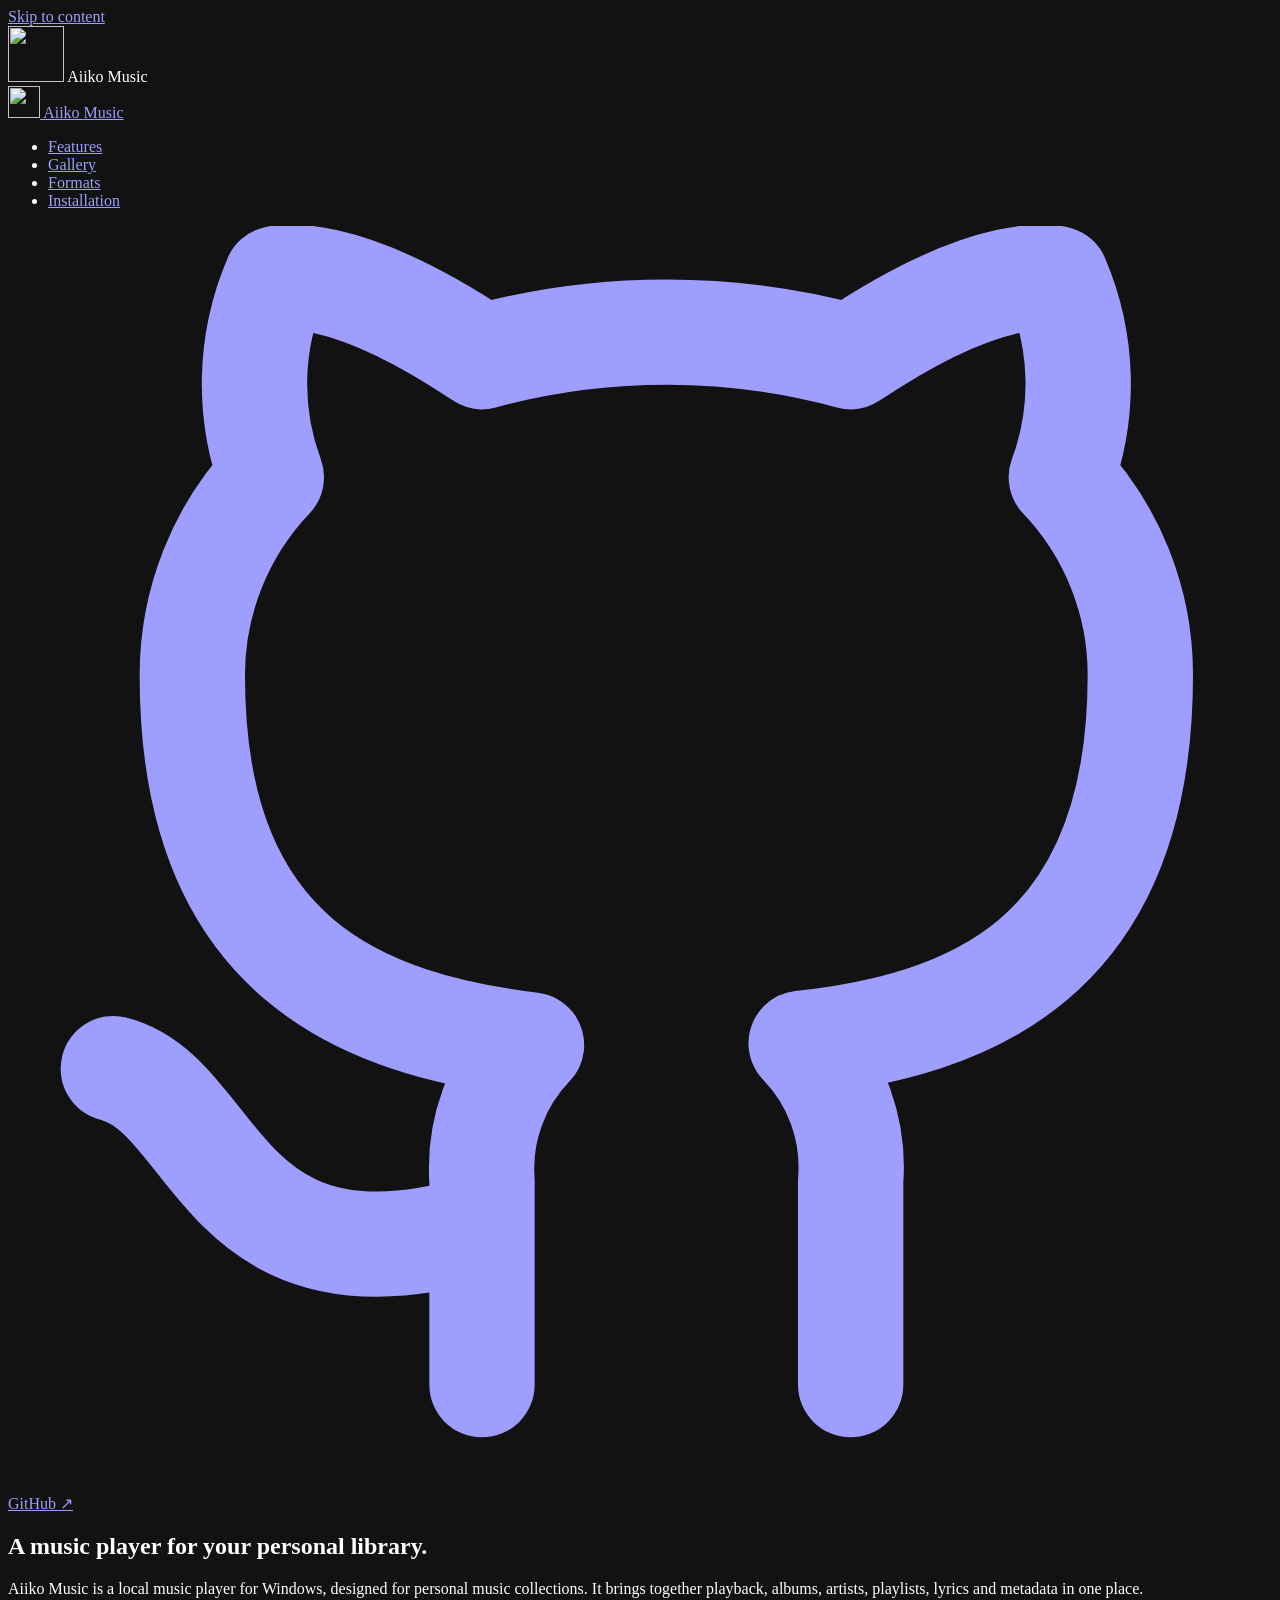
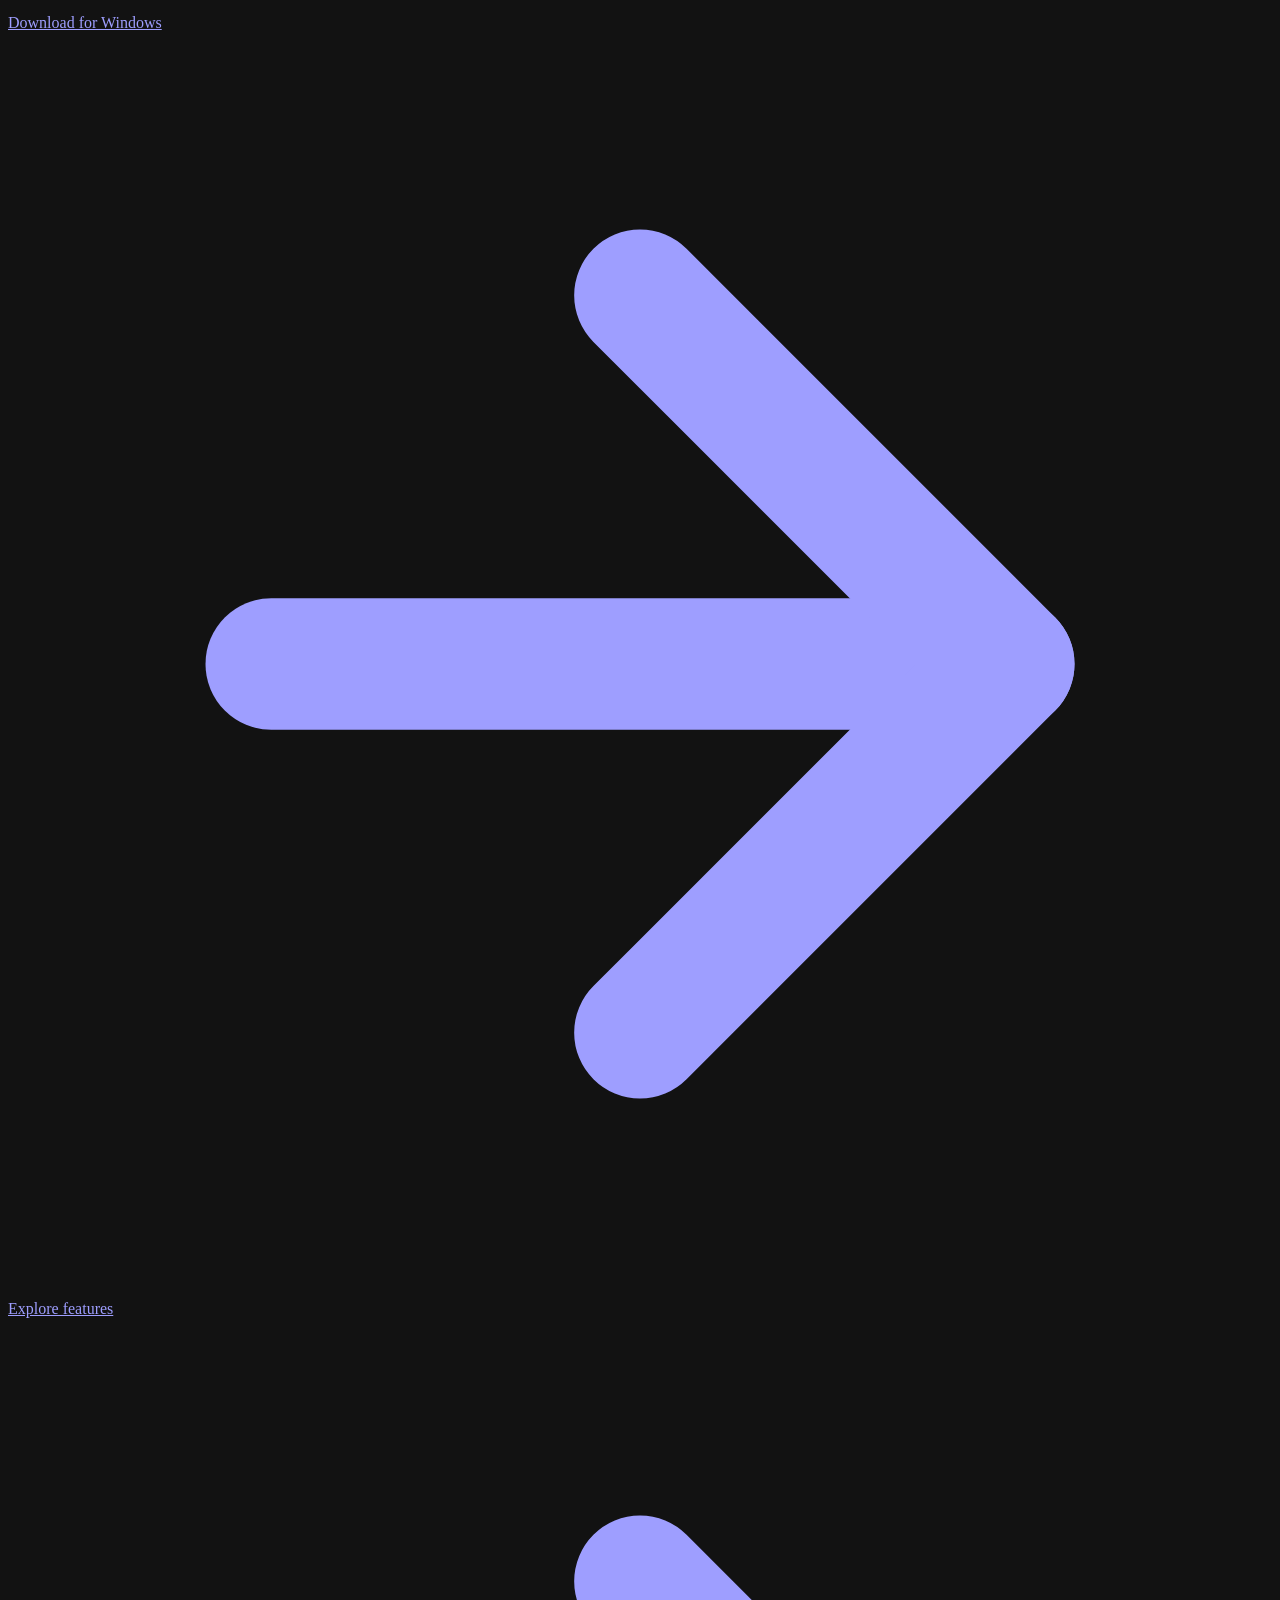
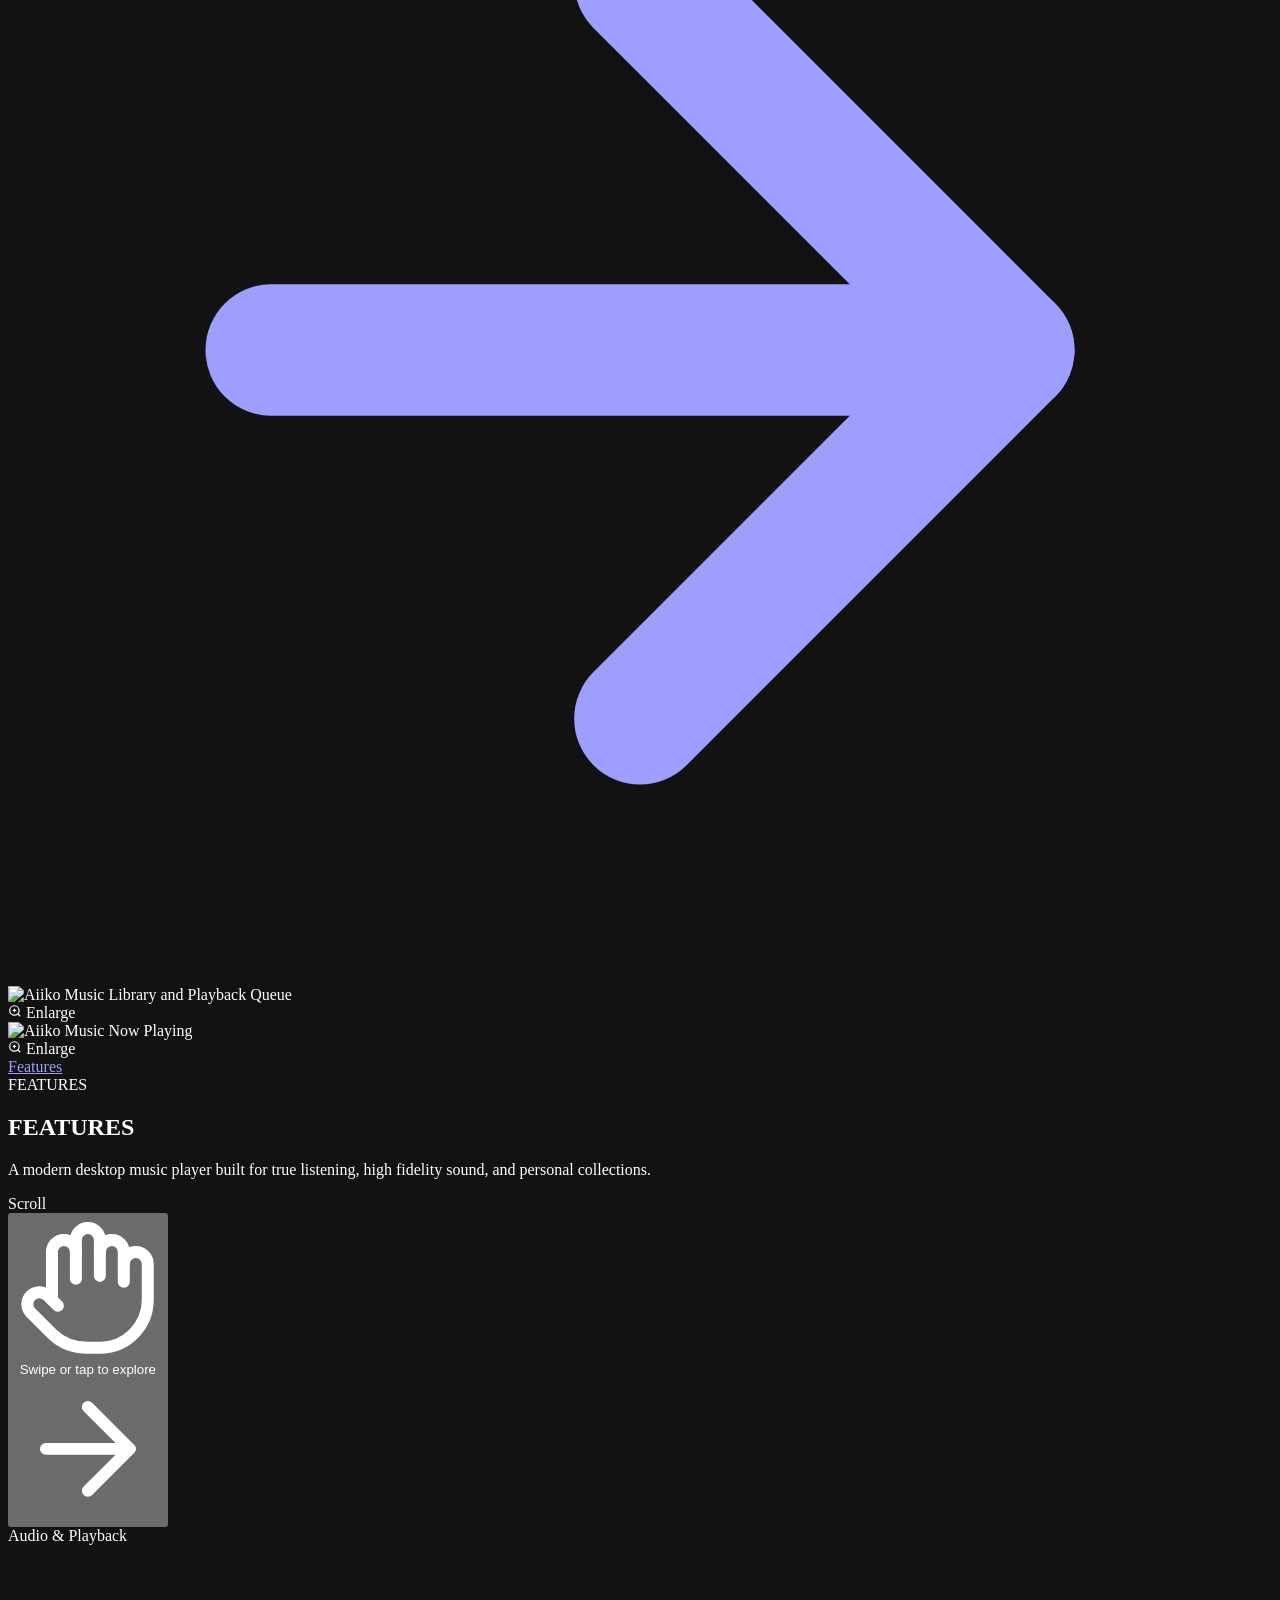
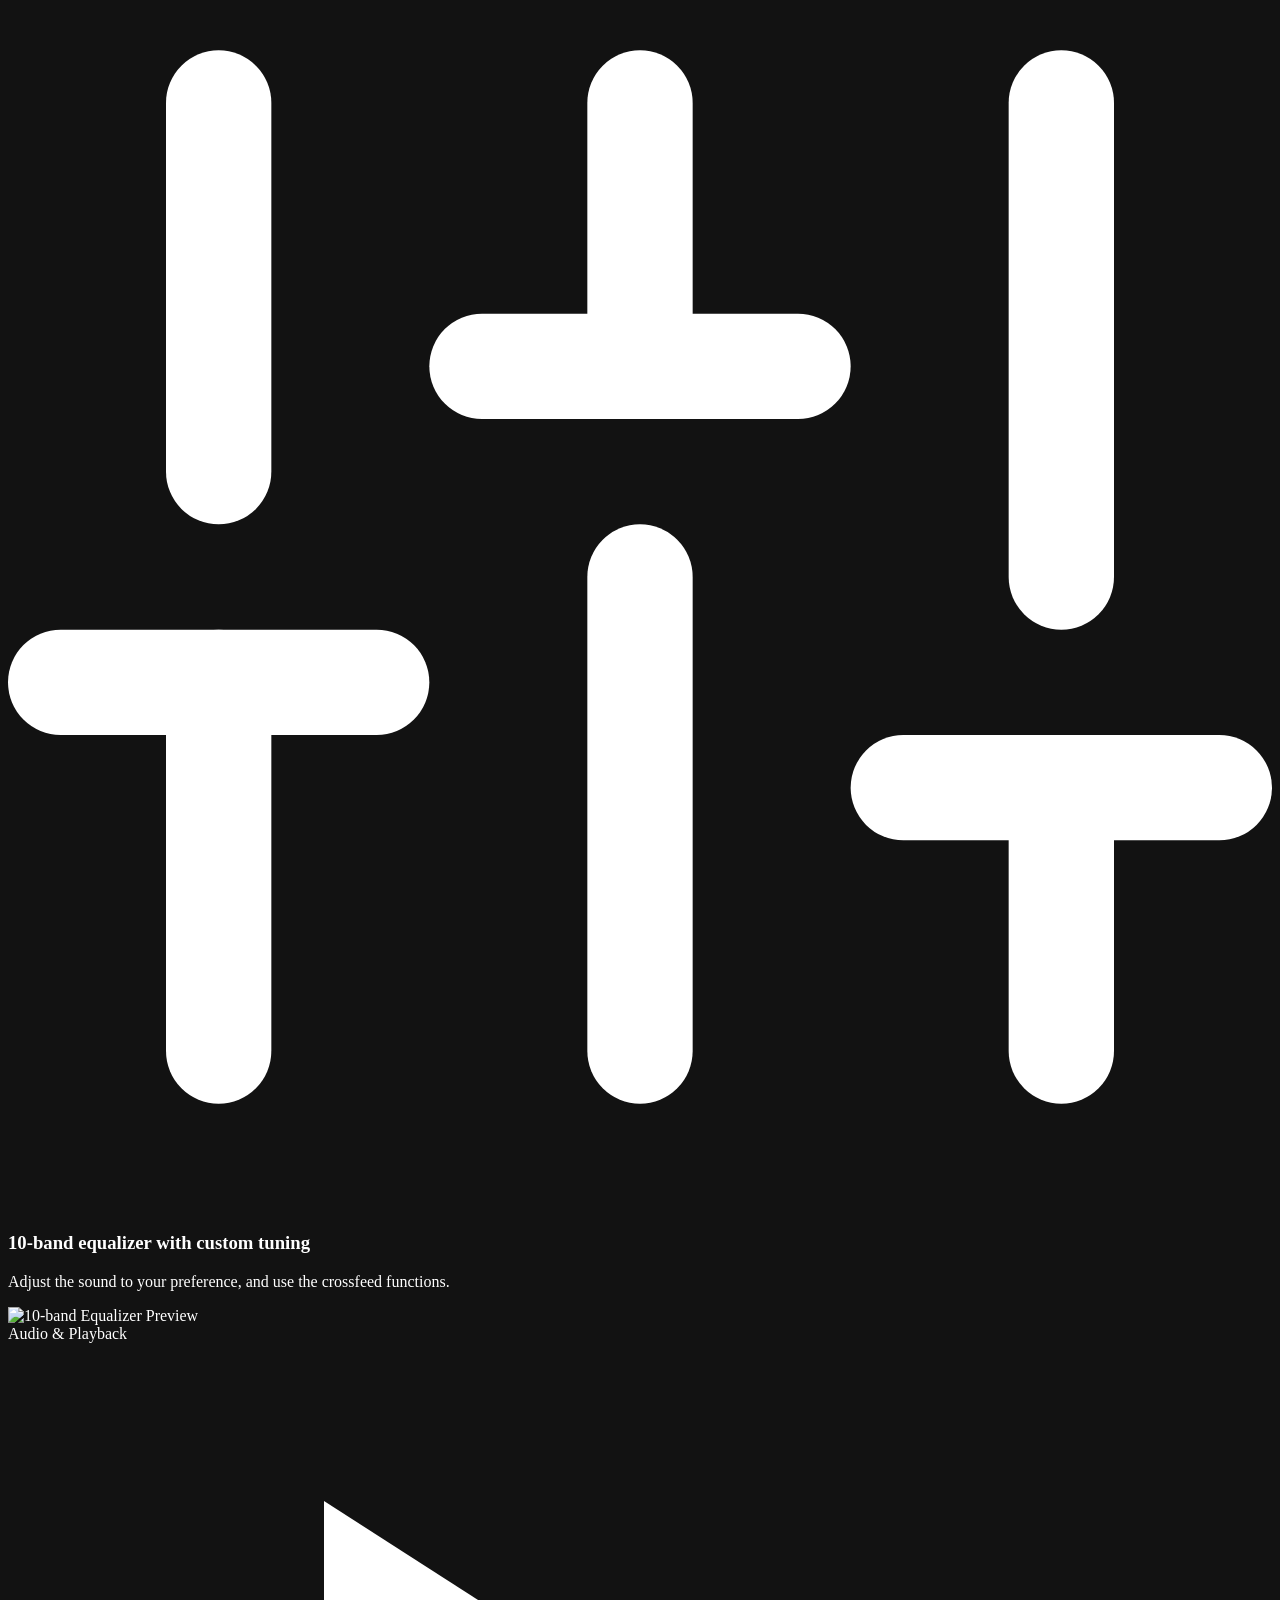
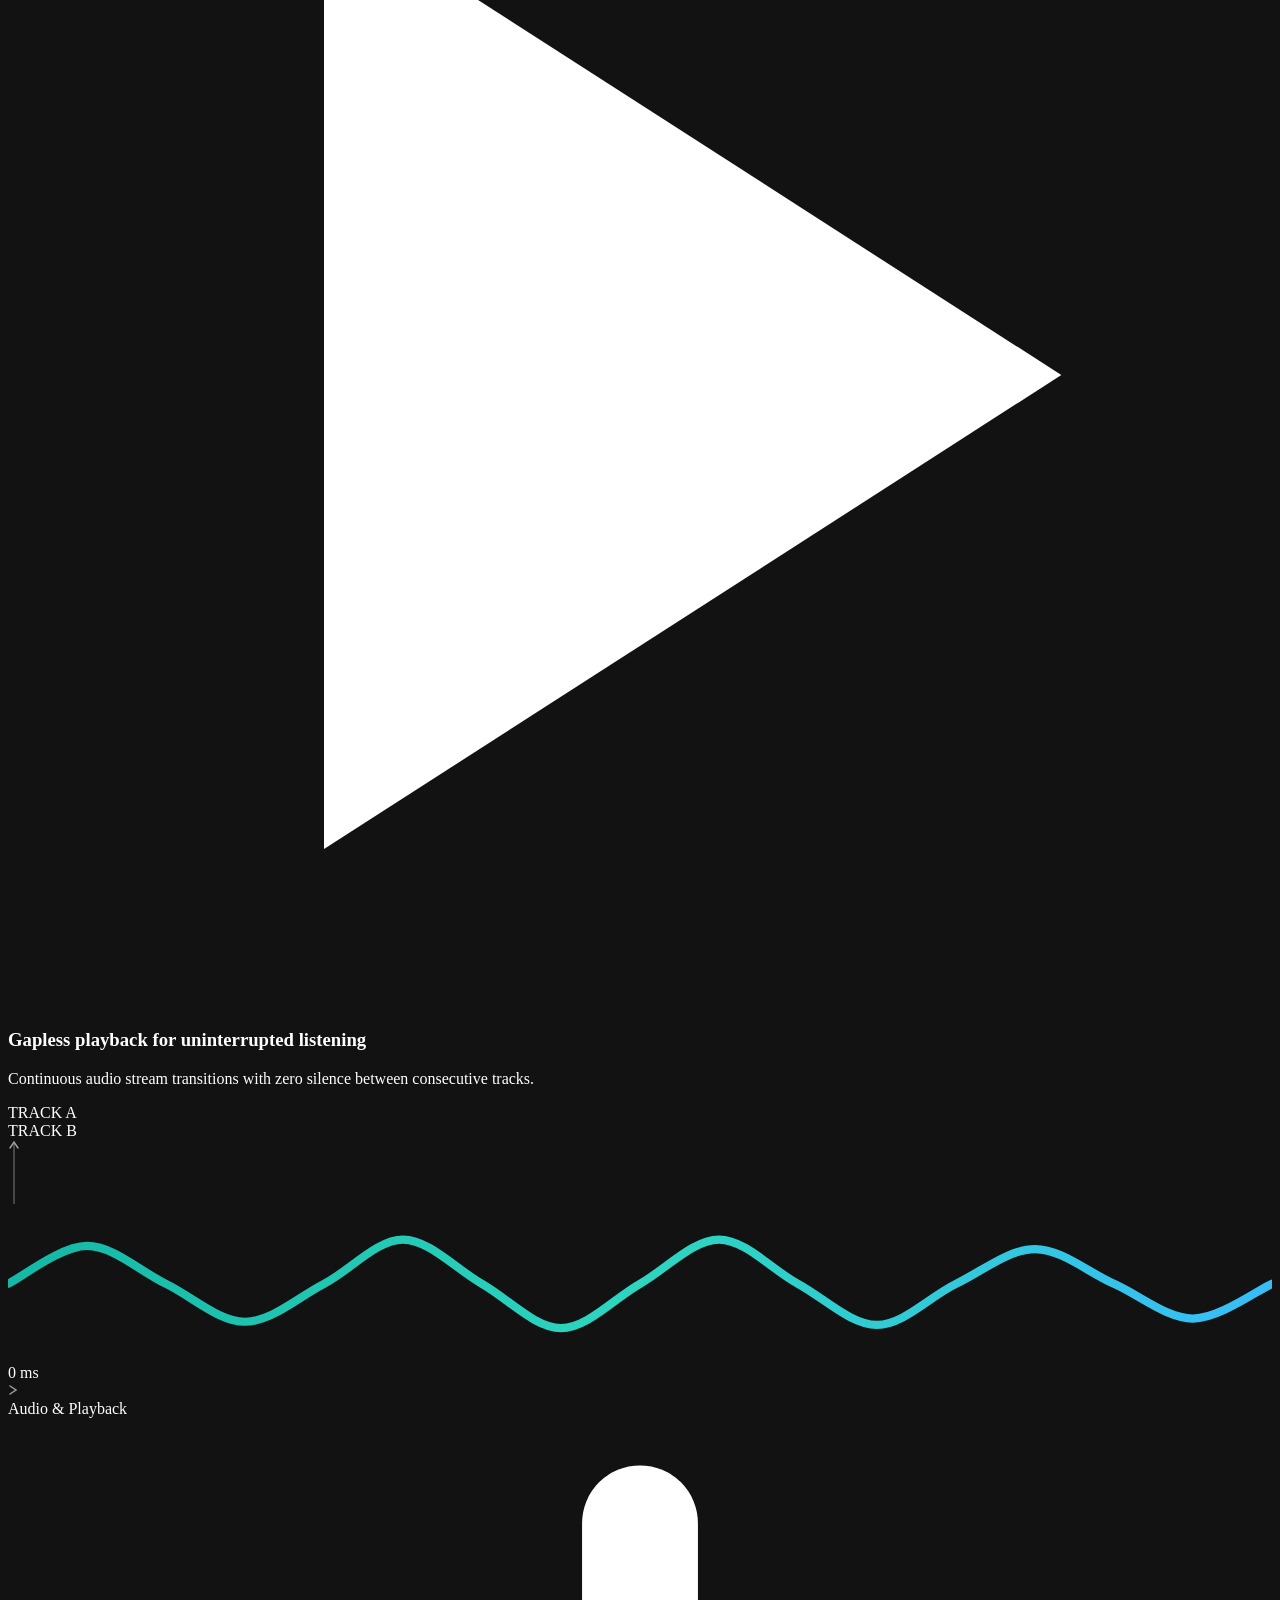
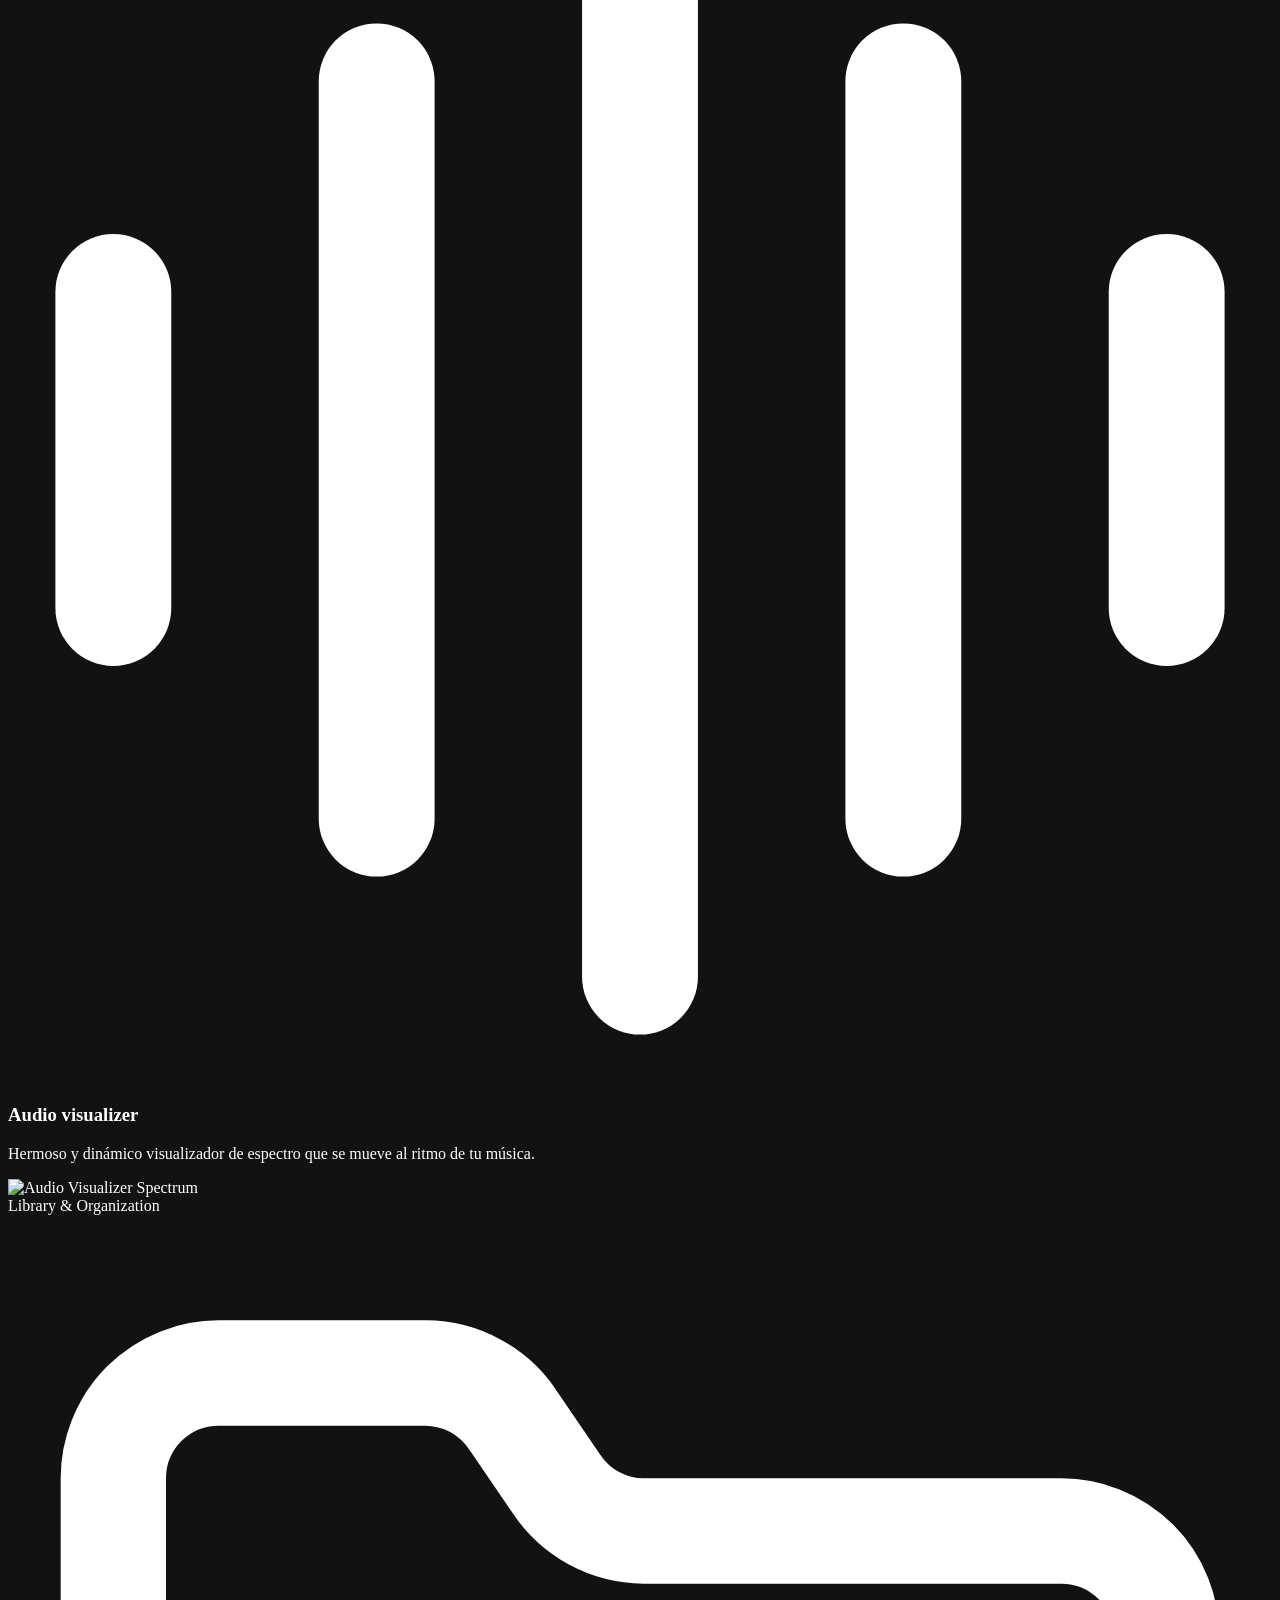
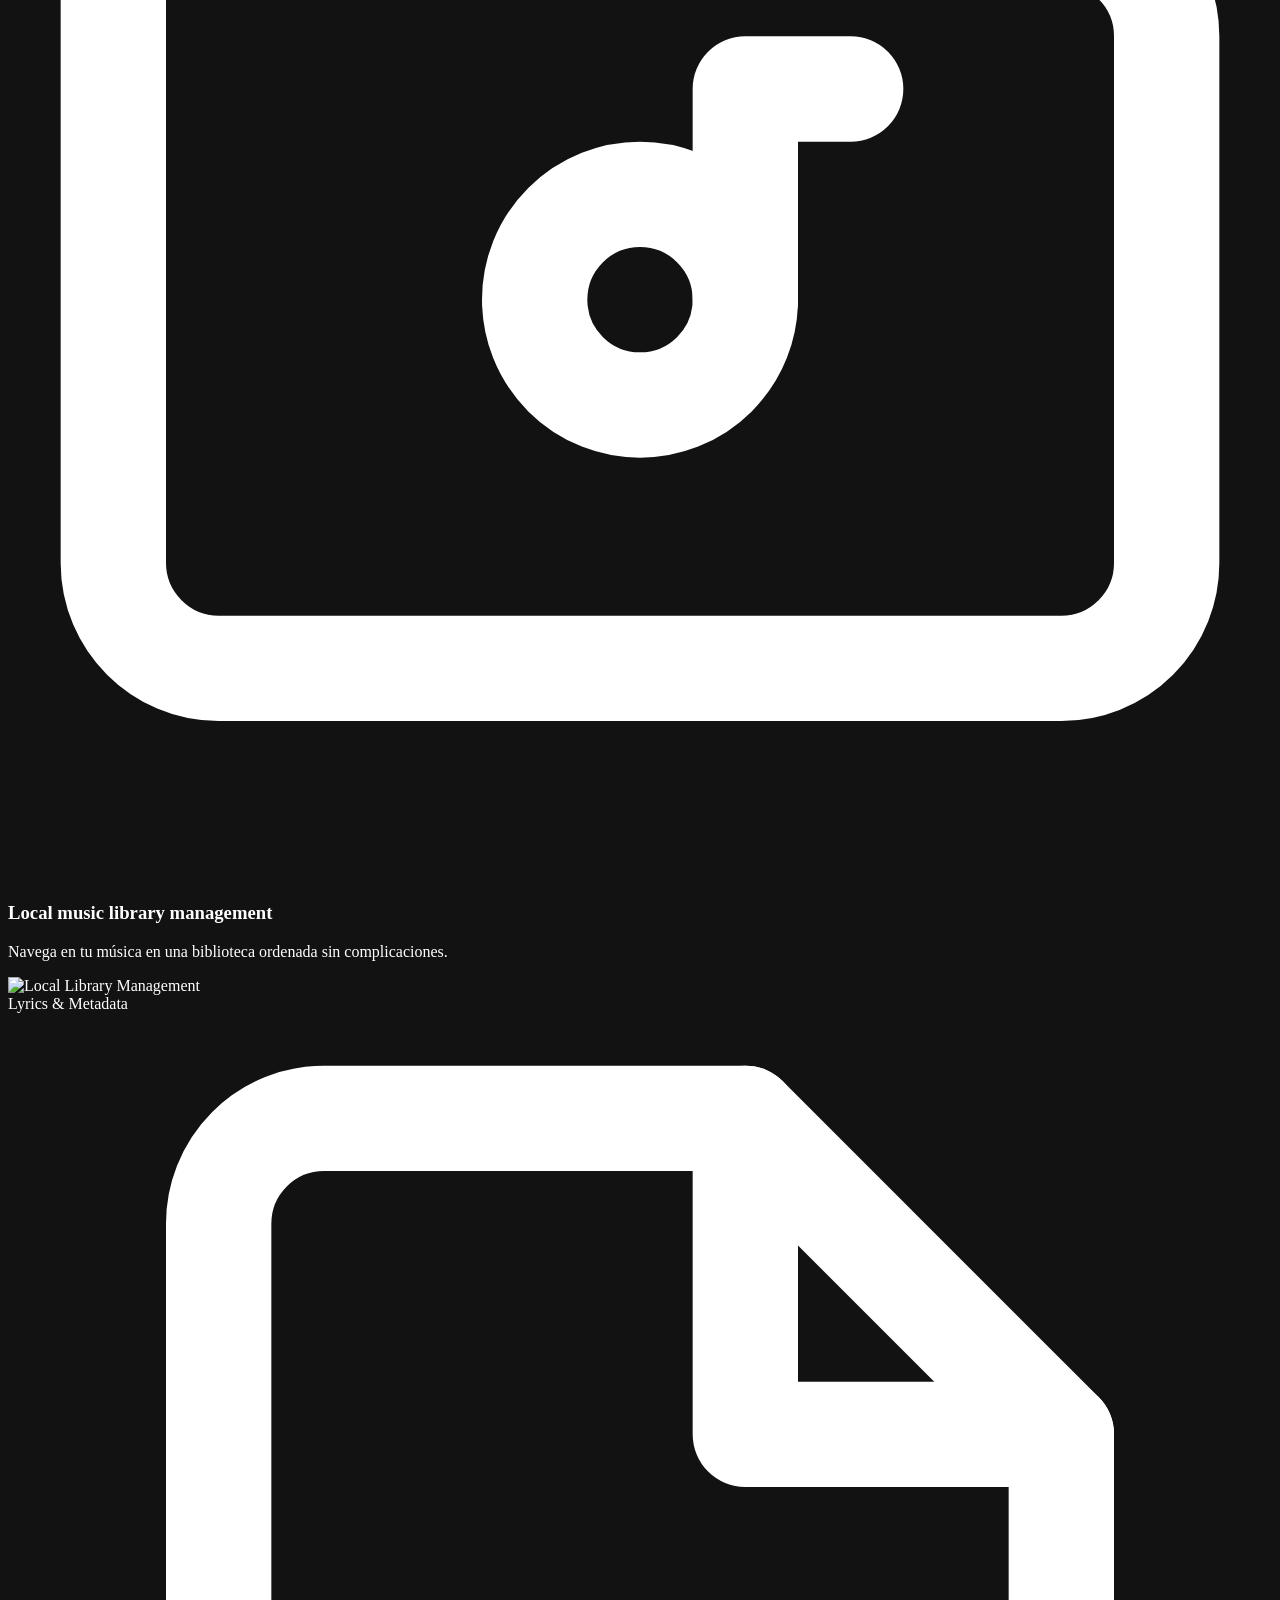
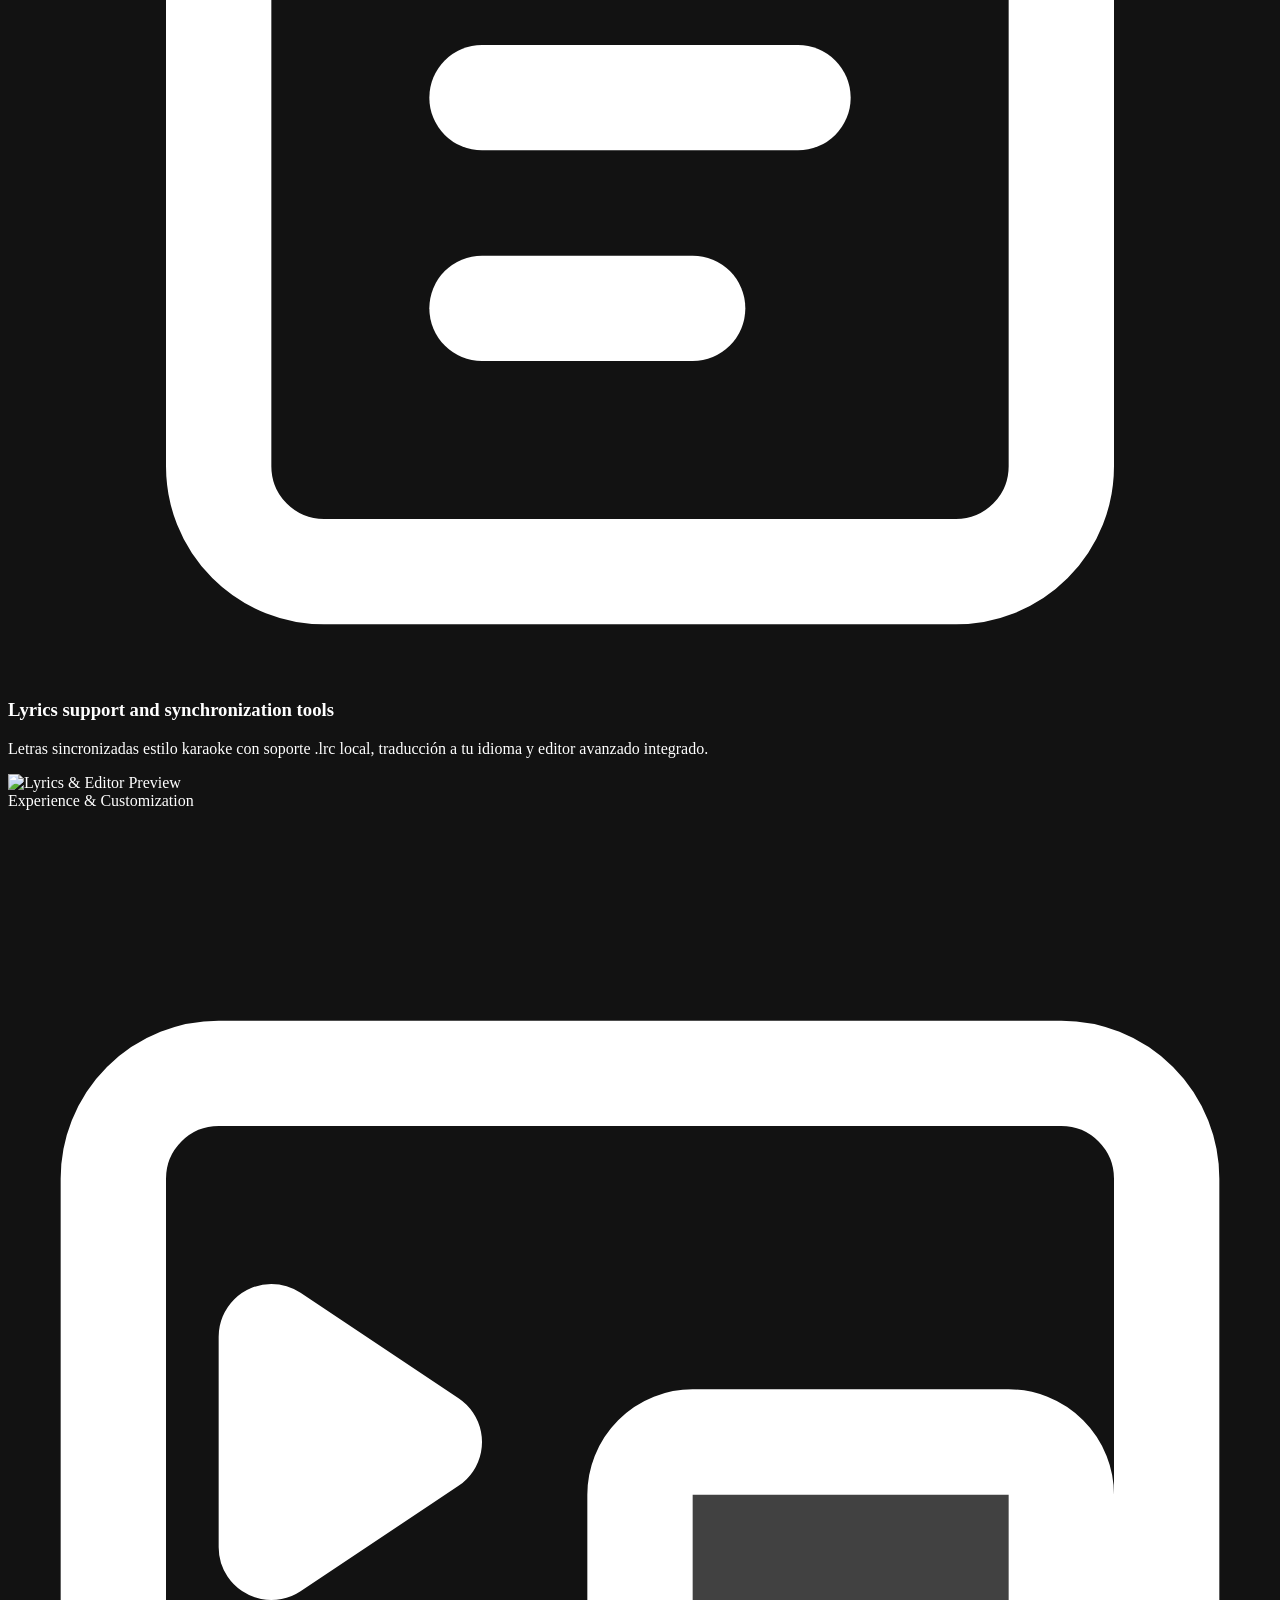
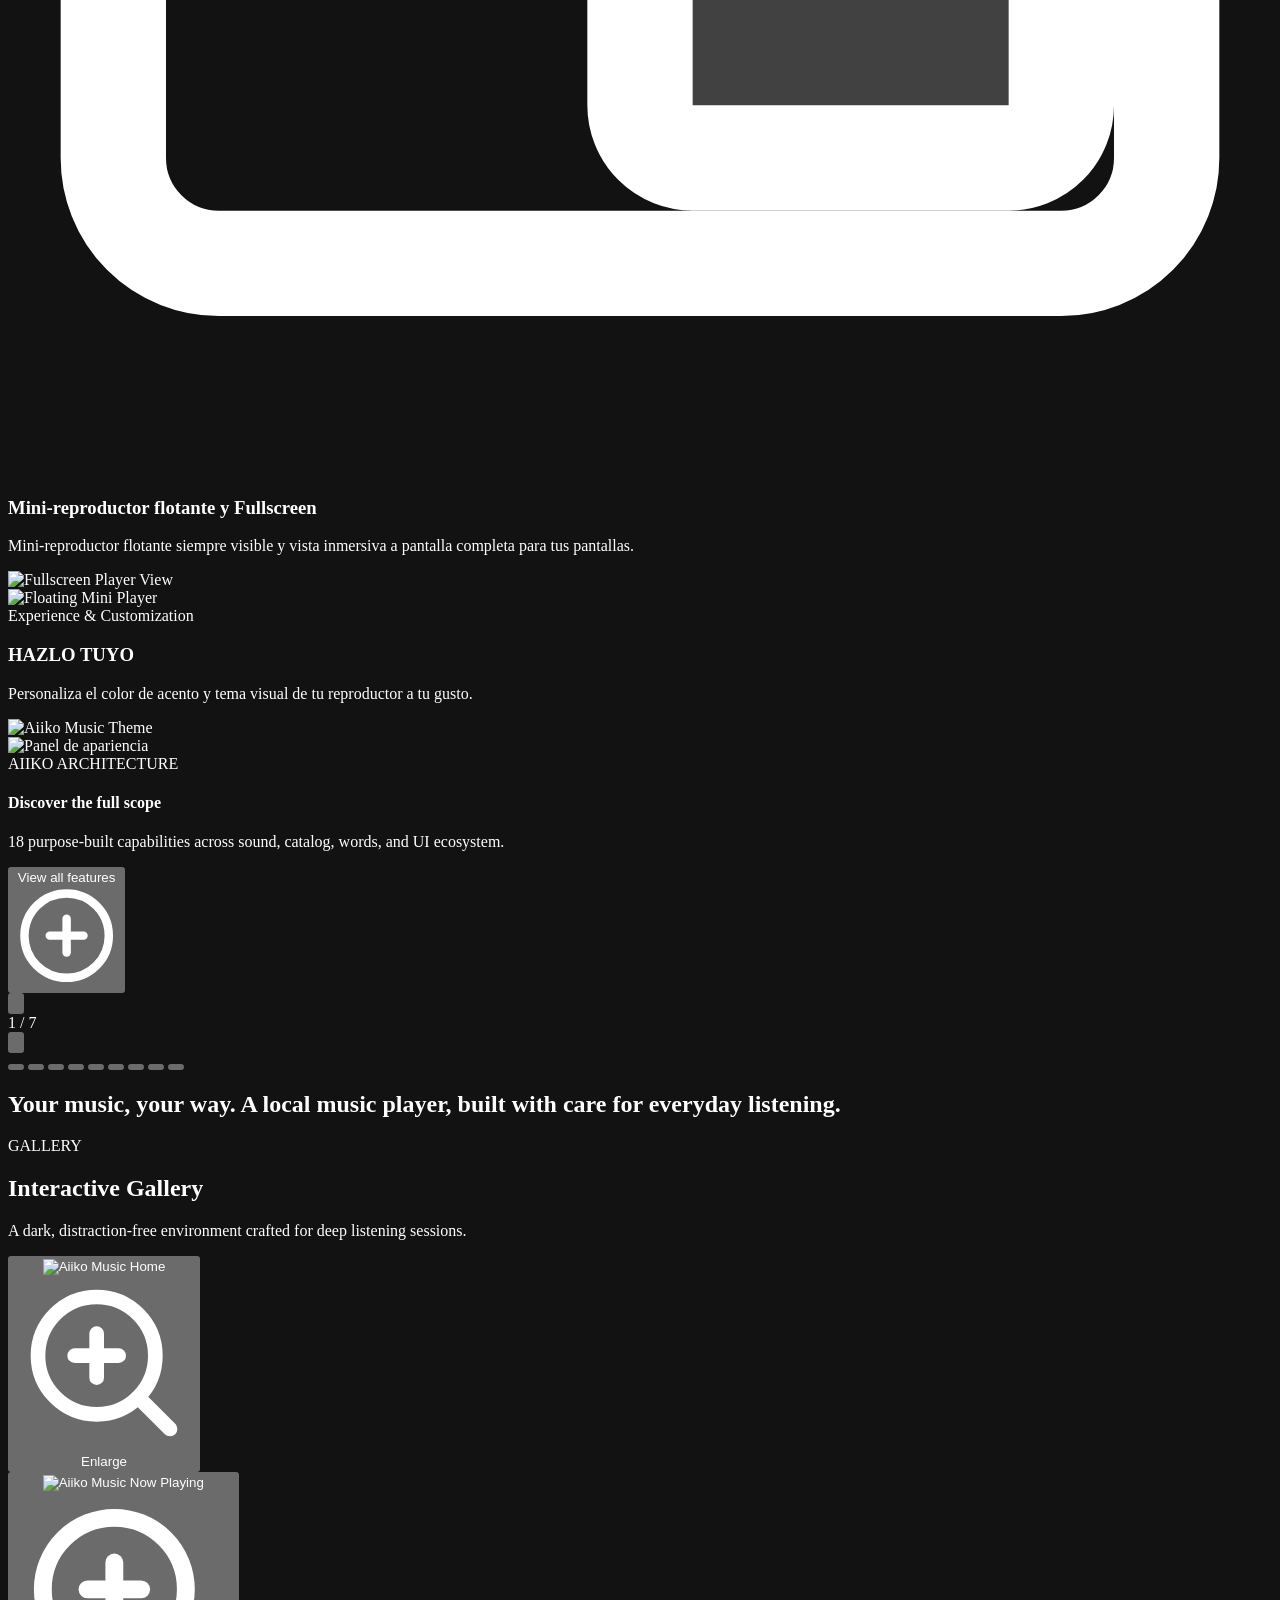
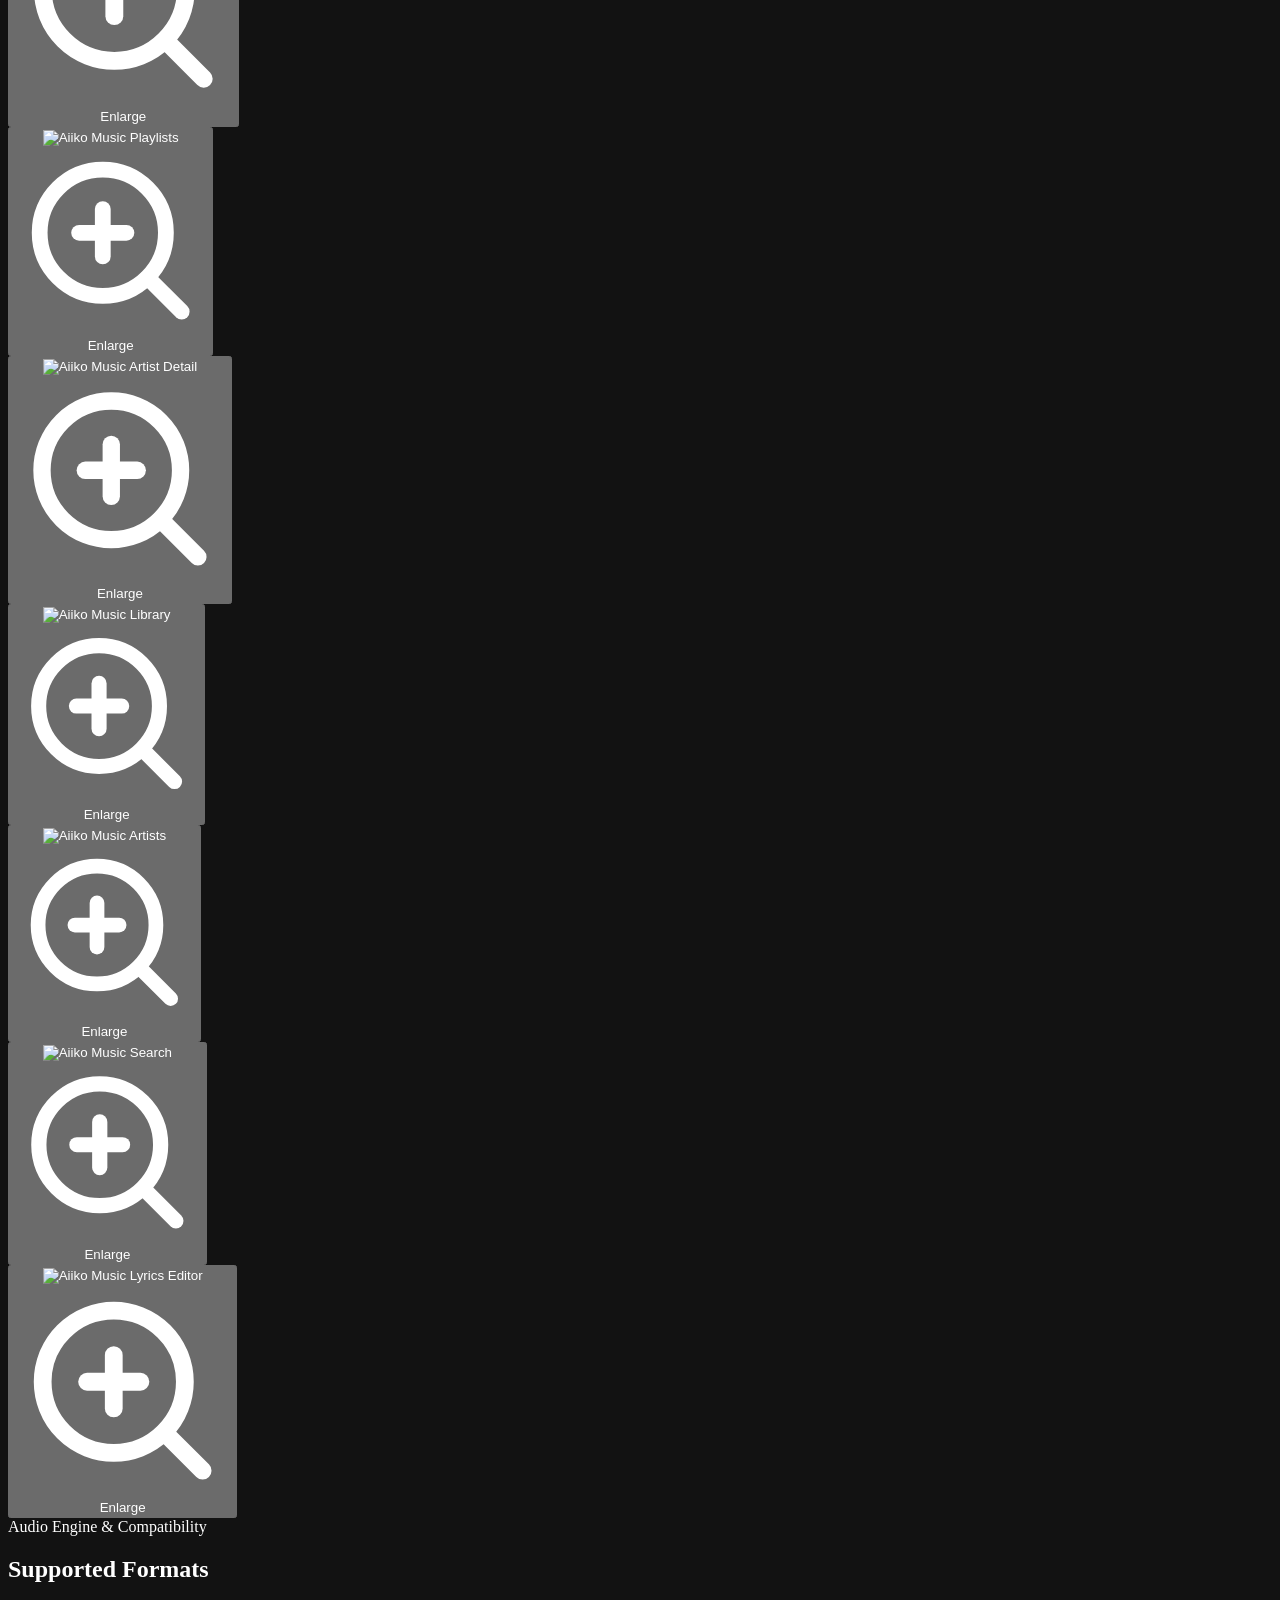
==== docs/index.html @ 758d2f40 "Rename index.html to index.html" ====
<!DOCTYPE html>
<html lang="en">
<head>
  <meta charset="UTF-8">
  <meta name="viewport" content="width=device-width, initial-scale=1, viewport-fit=cover">
  <!-- Metadatos primarios -->
  <title>Aiiko Music — Music player for your personal library</title>
  <meta name="title" content="Aiiko Music — Music player for your personal library">
  <meta name="description" content="Aiiko Music is a local music player for Windows, designed for personal music collections. Free and open source.">
  <meta name="theme-color" content="#23232D">
  <meta name="color-scheme" content="dark">

  <!-- Open Graph / WhatsApp / Telegram / Discord / Facebook -->
  <meta property="og:type" content="website">
  <meta property="og:site_name" content="Aiiko Music">
  <meta property="og:title" content="Aiiko Music — Music player for your personal library">
  <meta property="og:description" content="A local music player for Windows, designed for personal music collections. Free and open source.">
  <meta property="og:image" content="https://raw.githubusercontent.com/HirayamaAiiko/Aiiko-Music/main/images/now_playing.png">
  <meta property="og:image:secure_url" content="https://raw.githubusercontent.com/HirayamaAiiko/Aiiko-Music/main/images/now_playing.png">
  <meta property="og:image:type" content="image/png">
  <meta property="og:image:width" content="1366">
  <meta property="og:image:height" content="742">
  <meta property="og:image:alt" content="Aiiko Music — Windows Music Player">

  <!-- Twitter / X -->
  <meta name="twitter:card" content="summary_large_image">
  <meta name="twitter:title" content="Aiiko Music — Music player for your personal library">
  <meta name="twitter:description" content="A local music player for Windows, designed for personal music collections. Free and open source.">
  <meta name="twitter:image" content="https://raw.githubusercontent.com/HirayamaAiiko/Aiiko-Music/main/images/now_playing.png">
  <meta name="twitter:image:alt" content="Aiiko Music — Windows Music Player">

  <!-- Tipografía Geist & Geist Mono (ai-design-skills B1) -->
  <link rel="preconnect" href="https://fonts.googleapis.com">
  <link rel="preconnect" href="https://fonts.gstatic.com" crossorigin>
  <link href="https://fonts.googleapis.com/css2?family=Geist:wght@300;400;500;600;700&family=Geist+Mono:wght@400;500;600&display=swap" rel="stylesheet">

  <!-- Enlaces de icono e imagen de previsualización -->
  <link rel="image_src" href="https://raw.githubusercontent.com/HirayamaAiiko/Aiiko-Music/main/images/now_playing.png">
  <link rel="icon" type="image/svg+xml" href="images/logo_full.svg">
  <link rel="stylesheet" href="styles.css">
  <script>document.documentElement.classList.add('js');</script>
</head>
<body>

  <!-- Fondo ambiental dinámico global: degradado sutil disperso de derecha a izquierda que se desvanece a mitad de pantalla -->
  <div class="global-ambient-backdrop" aria-hidden="true">
    <div class="lateral-glow-right"></div>
    <div class="lateral-drift-container">
      <div class="lateral-drift lateral-drift-right-primary"></div>
      <div class="lateral-drift lateral-drift-right-secondary"></div>
    </div>
  </div>

  <!-- Enlace accesible de salto al contenido principal (ai-design-skills B10) -->
  <a href="#main" class="skip-link">Skip to content</a>

  <!-- Introducción Cinemática Minimalista (Logo centro -> Aiiko Music -> Destino en esquina) -->
  <div class="brand-intro-overlay" id="introOverlay" aria-hidden="true">
    <div class="intro-brand-actor" id="introActor">
      <!-- 1. Solo el logo al principio -->
      <img src="images/logo_full.svg" alt="" width="56" height="56" class="intro-logo-img" id="introLogo">
      <!-- 2. Luego aparece 'Aiiko Music' animándose -->
      <span class="intro-text-wrap" id="introText">
        <span>Aiiko</span>
        <span class="brand-sub">Music</span>
      </span>
    </div>
  </div>

  <main id="main">
    <!-- Inicio / Hero Stage (Diseño Arquitectónico Inspirado en Raven) -->
    <section class="hero-stage" id="inicio">
      <!-- Barra superior de navegación estilo Raven -->
      <header class="hero-nav">
        <a href="#inicio" class="hero-brand" id="heroBrand" aria-label="Aiiko Music">
          <img src="images/logo_full.svg" alt="" width="32" height="32" class="hero-brand-logo">
          <span class="hero-brand-name">Aiiko <span class="brand-sub">Music</span></span>
        </a>

        <!-- Categorías en el centro -->
        <nav class="hero-nav-center" aria-label="Navegación principal">
          <ul class="hero-nav-menu">
            <li><a href="#funciones" class="hero-menu-link" data-target="funciones" data-i18n="navFeatures">Features</a></li>
            <li><a href="#galeria" class="hero-menu-link" data-target="galeria" data-i18n="navScreenshots">Gallery</a></li>
            <li><a href="#formatos" class="hero-menu-link" data-target="formatos" data-i18n="navFormats">Formats</a></li>
            <li><a href="#instalacion" class="hero-menu-link" data-target="instalacion" data-i18n="navInstall">Installation</a></li>
          </ul>
        </nav>

        <!-- Acciones en el extremo derecho: GitHub ↗ -->
        <div class="hero-nav-actions">
          <a href="https://github.com/HirayamaAiiko/Aiiko-Music" target="_blank" rel="noopener" class="hero-github-link">
            <svg class="gh-icon" viewBox="0 0 24 24" fill="none" stroke="currentColor" stroke-width="2" stroke-linecap="round" stroke-linejoin="round" aria-hidden="true">
              <path d="M9 19c-5 1.5-5-2.5-7-3m14 6v-3.87a3.37 3.37 0 0 0-.94-2.61c3.14-.35 6.44-1.54 6.44-7A5.44 5.44 0 0 0 20 4.77 5.07 5.07 0 0 0 19.91 1S18.73.65 16 2.48a13.38 13.38 0 0 0-7 0C6.27.65 5.09 1 5.09 1A5.07 5.07 0 0 0 5 4.77a5.44 5.44 0 0 0-1.5 3.78c0 5.42 3.3 6.61 6.44 7A3.37 3.37 0 0 0 9 18.13V22"/>
            </svg>
            <span>GitHub</span>
            <span class="ext-arrow" aria-hidden="true">↗</span>
          </a>
        </div>
      </header>

      <!-- Cuerpo principal del Hero: Titular a la izquierda, Mockup de la app a la derecha -->
      <div class="hero-body wrap">
        <div class="hero-content">
          <h1 class="hero-title" data-i18n="heroTitle">A music player for your personal library.</h1>
          <p class="hero-lede" data-i18n="heroLede">
            Aiiko Music is a local music player for Windows, designed for personal music collections.
            It brings together playback, albums, artists, playlists, lyrics and metadata in one place.
          </p>

          <div class="hero-cta-group">
            <a href="https://github.com/HirayamaAiiko/Aiiko-Music/releases/latest" class="btn-primary-cta" id="heroDownloadBtn" target="_blank" rel="noopener">
              <span data-i18n="heroDownload">Download for Windows</span>
              <svg class="btn-arrow-icon" viewBox="0 0 24 24" fill="none" stroke="currentColor" stroke-width="2.5" stroke-linecap="round" stroke-linejoin="round" aria-hidden="true">
                <path d="M5 12h14"/><path d="m12 5 7 7-7 7"/>
              </svg>
            </a>

            <a href="#funciones" class="btn-secondary-cta" id="heroSecondaryBtn">
              <span data-i18n="heroExplore">Explore features</span>
              <svg class="btn-arrow-icon" viewBox="0 0 24 24" fill="none" stroke="currentColor" stroke-width="2.5" stroke-linecap="round" stroke-linejoin="round" aria-hidden="true">
                <path d="M5 12h14"/><path d="m12 5 7 7-7 7"/>
              </svg>
            </a>
          </div>
        </div>

        <!-- Columna derecha: Escaparate dual combinado (home_UI en perspectiva posterior + now_playing en primer plano) -->
        <div class="hero-visual">
          <div class="hero-showcase-stack" id="heroMockupStack">
            <!-- Capa posterior: Vista Mi Biblioteca y Lista de reproducción (home_UI) -->
            <div class="hero-window-card hero-window-back" id="heroMockupBack" role="button" tabindex="0" data-i18n-label="zoomLabel" aria-label="Enlarge library screenshot">
              <img src="images/home_UI.png" alt="Aiiko Music Library and Playback Queue" class="hero-showcase-img" width="1366" height="742" loading="eager" decoding="async">
              <div class="hero-player-zoom-hint" aria-hidden="true">
                <svg width="14" height="14" viewBox="0 0 24 24" fill="none" stroke="currentColor" stroke-width="2"><circle cx="11" cy="11" r="8"/><path d="m21 21-4.3-4.3"/><path d="M11 8v6"/><path d="M8 11h6"/></svg>
                <span data-i18n="zoomLabel">Enlarge</span>
              </div>
            </div>

            <!-- Capa frontal: Vista Now Playing y reproducción inmersiva (now_playing) -->
            <div class="hero-window-card hero-window-front" id="heroMockupCard" role="button" tabindex="0" data-i18n-label="zoomLabel" aria-label="Enlarge screenshot">
              <img src="images/now_playing.png" alt="Aiiko Music Now Playing" class="hero-showcase-img" width="1366" height="742" fetchpriority="high" decoding="async">
              <div class="hero-player-zoom-hint" aria-hidden="true">
                <svg width="14" height="14" viewBox="0 0 24 24" fill="none" stroke="currentColor" stroke-width="2"><circle cx="11" cy="11" r="8"/><path d="m21 21-4.3-4.3"/><path d="M11 8v6"/><path d="M8 11h6"/></svg>
                <span data-i18n="zoomLabel">Enlarge</span>
              </div>
            </div>
          </div>
        </div>
      </div>

      <!-- Indicador interactivo sutil de scroll hacia la siguiente sección -->
      <a href="#funciones" class="hero-scroll-cue" aria-label="Scroll to features">
        <div class="mouse-icon" aria-hidden="true">
          <div class="wheel-dot"></div>
        </div>
        <span class="scroll-cue-text" data-i18n="navFeatures">Features</span>
      </a>
    </section>

    <!-- Actor morfológico de la gota: se condensa directamente de la fusión central de las 4 palabras -->
    <div class="droplet-stage-overlay" id="dropletStage" aria-hidden="true">
      <div class="droplet-bead-actor" id="dropletBead">
        <div class="droplet-head"></div>
        <div class="droplet-tail"></div>
      </div>
      <div class="dock-impact-flare" id="dockImpactFlare"></div>
    </div>

    <!-- Funciones: Scroll Pinned Stage — Solo FEATURES primero, luego exposición 1 a 1 de las 6 características y botón modal -->
    <section class="features-scroll-track" id="funciones">
      <div class="features-sticky-viewport">
        <!-- Paso 0: Pantalla completa en negro absoluto mostrando exclusivamente FEATURES -->
        <div class="features-screen-intro" id="featuresScreenIntro">
          <span class="features-intro-tag" data-i18n="navFeatures">FEATURES</span>
          <h2 class="features-hero-title">FEATURES</h2>
          <p class="features-intro-sub" data-i18n="featuresLead">A modern desktop music player built for true listening, high fidelity sound, and personal collections.</p>
          <div class="features-scroll-indicator" aria-hidden="true">
            <span class="indicator-mouse"><span class="indicator-wheel"></span></span>
            <span class="indicator-text">Scroll</span>
          </div>
          <button type="button" class="features-touch-hint" id="featuresTouchHint" aria-label="Explore features">
            <span class="touch-hint-icon" aria-hidden="true">
              <svg viewBox="0 0 24 24" fill="none" stroke="currentColor" stroke-width="2" stroke-linecap="round" stroke-linejoin="round">
                <path d="M18 11V6a2 2 0 0 0-2-2v0a2 2 0 0 0-2 2v0"/>
                <path d="M14 10V4a2 2 0 0 0-2-2v0a2 2 0 0 0-2 2v2"/>
                <path d="M10 10.5V6a2 2 0 0 0-2-2v0a2 2 0 0 0-2 2v8"/>
                <path d="M18 8a2 2 0 1 1 4 0v6a8 8 0 0 1-8 8h-2c-2.8 0-4.5-.86-5.99-2.34l-3.6-3.6a2 2 0 0 1 2.83-2.82L7 15"/>
              </svg>
            </span>
            <span class="touch-hint-text" data-i18n="touchSwipeHint">Swipe or tap to explore</span>
            <svg class="touch-hint-arrow" viewBox="0 0 24 24" fill="none" stroke="currentColor" stroke-width="2" stroke-linecap="round" stroke-linejoin="round" aria-hidden="true"><path d="M5 12h14"/><path d="m12 5 7 7-7 7"/></svg>
          </button>
        </div>

        <!-- Paso 1 a 6: Tarjetas de características expuestas 1 a 1 con miniaturas alternantes -->
        <div class="features-stage-cards" id="featuresStageCards">
          <!-- 1. Equalizer: Text Left, Media Right -->
          <article class="features-focus-card" data-step="1">
            <div class="focus-card-split">
              <div class="focus-card-text">
                <div class="focus-card-meta">
                  <span class="focus-card-tag" data-i18n="catTab1">Audio &amp; Playback</span>
                </div>
                <div class="focus-card-body">
                  <div class="focus-icon-wrap" aria-hidden="true">
                    <svg viewBox="0 0 24 24" fill="none" stroke="currentColor" stroke-width="2" stroke-linecap="round" stroke-linejoin="round">
                      <line x1="4" y1="21" x2="4" y2="14"/><line x1="4" y1="10" x2="4" y2="3"/>
                      <line x1="12" y1="21" x2="12" y2="12"/><line x1="12" y1="8" x2="12" y2="3"/>
                      <line x1="20" y1="21" x2="20" y2="16"/><line x1="20" y1="12" x2="20" y2="3"/>
                      <line x1="1" y1="14" x2="7" y2="14"/><line x1="9" y1="8" x2="15" y2="8"/><line x1="17" y1="16" x2="23" y2="16"/>
                    </svg>
                  </div>
                  <div class="focus-card-content">
                    <h3 class="focus-title" data-i18n="feat_1_1">10-band equalizer with custom tuning</h3>
                    <p class="focus-desc" data-i18n="feat_desc_1">Adjust the sound to your preference, and use the crossfeed functions.</p>
                  </div>
                </div>
              </div>
              <div class="focus-card-media">
                <div class="focus-media-frame focus-media-img">
                  <img src="images/01.png" alt="10-band Equalizer Preview" class="focus-media-source" loading="lazy" decoding="async">
                  <div class="surface-light-sheen" aria-hidden="true"></div>
                </div>
              </div>
            </div>
          </article>

          <!-- 2. Gapless: Media Left, Text Right (Alternando .is-reversed) -->
          <article class="features-focus-card is-reversed" data-step="2">
            <div class="focus-card-split">
              <div class="focus-card-text">
                <div class="focus-card-meta">
                  <span class="focus-card-tag" data-i18n="catTab1">Audio &amp; Playback</span>
                </div>
                <div class="focus-card-body">
                  <div class="focus-icon-wrap" aria-hidden="true">
                    <svg viewBox="0 0 24 24" fill="currentColor">
                      <polygon points="6 3 20 12 6 21 6 3"/>
                    </svg>
                  </div>
                  <div class="focus-card-content">
                    <h3 class="focus-title" data-i18n="feat_1_2">Gapless playback for uninterrupted listening</h3>
                    <p class="focus-desc" data-i18n="feat_desc_2">Continuous audio stream transitions with zero silence between consecutive tracks.</p>
                  </div>
                </div>
              </div>
              <div class="focus-card-media">
                <div class="gapless-player-ui focus-media-img" role="img" aria-label="Gapless Playback Continuous Stream Pipeline">
                  <div class="surface-light-sheen" aria-hidden="true"></div>
                  <!-- Tira de pistas consistente en reemplazo de la pastilla: TRACK A a la izquierda, TRACK B a la derecha -->
                  <div class="gapless-tracks-strip">
                    <div class="gapless-track-pill track-a">
                      <span class="track-dot" aria-hidden="true"></span>
                      <span>TRACK A</span>
                    </div>
                    <div class="gapless-track-pill track-b">
                      <span class="track-dot" aria-hidden="true"></span>
                      <span>TRACK B</span>
                    </div>
                  </div>

                  <!-- Diagrama técnico con onda continua ininterrumpida -->
                  <div class="gapless-timeline-diagram">
                    <!-- Eje vertical de amplitud (dB) -->
                    <div class="gapless-axis-y" aria-hidden="true">
                      <svg width="12" height="64" viewBox="0 0 12 64" fill="none">
                        <path d="M6 64V4" stroke="rgba(255,255,255,0.3)" stroke-width="1.5"/>
                        <path d="M2 8L6 2L10 8" stroke="rgba(255,255,255,0.6)" stroke-width="1.5" stroke-linecap="round"/>
                      </svg>
                    </div>

                    <!-- Contenedor de línea de tiempo con onda continua única -->
                    <div class="gapless-blocks-wrapper">
                      <!-- Fondo dividido sutilmente A / B -->
                      <div class="gapless-sub-blocks" aria-hidden="true">
                        <div class="gapless-bg-half track-a-bg"></div>
                        <div class="gapless-bg-half track-b-bg"></div>
                      </div>

                      <!-- Línea central continua y marcas de muestreo/timeline -->
                      <div class="gapless-center-line" aria-hidden="true"></div>
                      <div class="gapless-ticks" aria-hidden="true">
                        <span></span><span></span><span></span><span></span><span></span><span></span><span></span><span></span><span></span><span></span><span></span><span></span><span></span><span></span><span></span>
                      </div>

                      <!-- ONDA CONTINUA ININTERRUMPIDA: Una sola curva SVG continua de 0 a 100% sin pausas ni quiebres -->
                      <div class="gapless-waveform-stage" aria-hidden="true">
                        <svg class="gapless-unified-wave" viewBox="0 0 400 48" preserveAspectRatio="none">
                          <defs>
                            <linearGradient id="gaplessWaveGrad" x1="0%" y1="0%" x2="100%" y2="0%">
                              <stop offset="0%" stop-color="#14B8A6"/>
                              <stop offset="48%" stop-color="#2DD4BF"/>
                              <stop offset="52%" stop-color="#2DD4BF"/>
                              <stop offset="100%" stop-color="#38BDF8"/>
                            </linearGradient>
                          </defs>
                          <path d="M 0 24 C 4.2 22.0, 16.7 12.0, 25.0 12.0 C 33.3 12.0, 41.7 20.0, 50.0 24.0 C 58.3 28.0, 66.7 36.0, 75.0 36.0 C 83.3 36.0, 91.7 28.3, 100.0 24.0 C 108.3 19.7, 116.7 10.0, 125.0 10.0 C 133.3 10.0, 141.7 19.3, 150.0 24.0 C 158.3 28.7, 166.7 38.0, 175.0 38.0 C 183.3 38.0, 191.7 28.7, 200.0 24.0 C 208.3 19.3, 216.7 10.0, 225.0 10.0 C 233.3 10.0, 241.7 19.5, 250.0 24.0 C 258.3 28.5, 266.7 37.0, 275.0 37.0 C 283.3 37.0, 291.7 28.0, 300.0 24.0 C 308.3 20.0, 316.7 13.0, 325.0 13.0 C 333.3 13.0, 341.7 20.3, 350.0 24.0 C 358.3 27.7, 366.7 35.0, 375.0 35.0 C 383.3 35.0, 395.8 25.8, 400.0 24.0" fill="none" stroke="url(#gaplessWaveGrad)" stroke-width="2.6" stroke-linecap="round"/>
                        </svg>
                      </div>

                      <!-- Unión hermética central (0 ms) -->
                      <div class="gapless-seam-divider" aria-hidden="true">
                        <div class="seam-glow-line"></div>
                        <div class="seam-zero-pill">0 ms</div>
                      </div>

                      <!-- Cursor de reproducción continuo que atraviesa la unión -->
                      <div class="gapless-playhead-cursor" aria-hidden="true"></div>
                    </div>

                    <!-- Eje horizontal de tiempo (flecha hacia la derecha) -->
                    <div class="gapless-axis-x-arrow" aria-hidden="true">
                      <svg width="10" height="12" viewBox="0 0 10 12" fill="none">
                        <path d="M2 2L8 6L2 10" stroke="rgba(255,255,255,0.6)" stroke-width="1.5" stroke-linecap="round"/>
                      </svg>
                    </div>
                  </div>
                </div>
              </div>
            </div>
          </article>

          <!-- 3. Visualizer: Text Left, Media Right -->
          <article class="features-focus-card" data-step="3">
            <div class="focus-card-split">
              <div class="focus-card-text">
                <div class="focus-card-meta">
                  <span class="focus-card-tag" data-i18n="catTab1">Audio &amp; Playback</span>
                </div>
                <div class="focus-card-body">
                  <div class="focus-icon-wrap" aria-hidden="true">
                    <svg viewBox="0 0 24 24" fill="none" stroke="currentColor" stroke-width="2.2" stroke-linecap="round" stroke-linejoin="round">
                      <path d="M12 2v20"/><path d="M17 5v14"/><path d="M22 9v6"/><path d="M7 5v14"/><path d="M2 9v6"/>
                    </svg>
                  </div>
                  <div class="focus-card-content">
                    <h3 class="focus-title" data-i18n="feat_1_4">Audio visualizer</h3>
                    <p class="focus-desc" data-i18n="feat_desc_3">Hermoso y dinámico visualizador de espectro que se mueve al ritmo de tu música.</p>
                  </div>
                </div>
              </div>
              <div class="focus-card-media">
                <div class="focus-media-frame focus-media-img">
                  <img src="images/03.png" alt="Audio Visualizer Spectrum" class="focus-media-source" loading="lazy" decoding="async">
                  <div class="surface-light-sheen" aria-hidden="true"></div>
                </div>
              </div>
            </div>
          </article>

          <!-- 4. Library management: Media Left, Text Right (Alternando .is-reversed) -->
          <article class="features-focus-card is-reversed" data-step="4">
            <div class="focus-card-split">
              <div class="focus-card-text">
                <div class="focus-card-meta">
                  <span class="focus-card-tag" data-i18n="catTab2">Library &amp; Organization</span>
                </div>
                <div class="focus-card-body">
                  <div class="focus-icon-wrap" aria-hidden="true">
                    <svg viewBox="0 0 24 24" fill="none" stroke="currentColor" stroke-width="2" stroke-linecap="round" stroke-linejoin="round">
                      <path d="M4 20h16a2 2 0 0 0 2-2V8a2 2 0 0 0-2-2h-7.93a2 2 0 0 1-1.66-.9l-.82-1.2A2 2 0 0 0 7.93 3H4a2 2 0 0 0-2 2v13c0 1.1.9 2 2 2Z"/>
                      <circle cx="12" cy="13" r="2"/><path d="M14 13V9h2"/>
                    </svg>
                  </div>
                  <div class="focus-card-content">
                    <h3 class="focus-title" data-i18n="feat_2_1">Local music library management</h3>
                    <p class="focus-desc" data-i18n="feat_desc_4">Navega en tu música en una biblioteca ordenada sin complicaciones.</p>
                  </div>
                </div>
              </div>
              <div class="focus-card-media">
                <div class="focus-media-frame focus-media-img focus-media-square">
                  <img src="images/04.png" alt="Local Library Management" class="focus-media-source" loading="lazy" decoding="async">
                  <div class="surface-light-sheen" aria-hidden="true"></div>
                </div>
              </div>
            </div>
          </article>

          <!-- 5. Lyrics & Synchronization: Text Left, Media Right -->
          <article class="features-focus-card" data-step="5">
            <div class="focus-card-split">
              <div class="focus-card-text">
                <div class="focus-card-meta">
                  <span class="focus-card-tag" data-i18n="catTab3">Lyrics &amp; Metadata</span>
                </div>
                <div class="focus-card-body">
                  <div class="focus-icon-wrap" aria-hidden="true">
                    <svg viewBox="0 0 24 24" fill="none" stroke="currentColor" stroke-width="2" stroke-linecap="round" stroke-linejoin="round">
                      <path d="M14 2H6a2 2 0 0 0-2 2v16a2 2 0 0 0 2 2h12a2 2 0 0 0 2-2V8z"/>
                      <polyline points="14 2 14 8 20 8"/><line x1="9" y1="13" x2="15" y2="13"/><line x1="9" y1="17" x2="13" y2="17"/>
                    </svg>
                  </div>
                  <div class="focus-card-content">
                    <h3 class="focus-title" data-i18n="feat_3_1">Lyrics support and synchronization tools</h3>
                    <p class="focus-desc" data-i18n="feat_desc_5">Letras sincronizadas estilo karaoke con soporte .lrc local, traducción a tu idioma y editor avanzado integrado.</p>
                  </div>
                </div>
              </div>
              <div class="focus-card-media">
                <div class="focus-media-frame focus-media-img focus-media-square">
                  <img src="images/05.png" alt="Lyrics &amp; Editor Preview" class="focus-media-source" loading="lazy" decoding="async">
                  <div class="surface-light-sheen" aria-hidden="true"></div>
                </div>
              </div>
            </div>
          </article>

          <!-- 6. Floating Player & Fullscreen: Media Left, Text Right (Alternando .is-reversed) -->
          <article class="features-focus-card is-reversed" data-step="6">
            <div class="focus-card-split">
              <div class="focus-card-text">
                <div class="focus-card-meta">
                  <span class="focus-card-tag" data-i18n="catTab4">Experience &amp; Customization</span>
                </div>
                <div class="focus-card-body">
                  <div class="focus-icon-wrap" aria-hidden="true">
                    <svg viewBox="0 0 24 24" fill="none" stroke="currentColor" stroke-width="2" stroke-linecap="round" stroke-linejoin="round">
                      <rect width="20" height="15" x="2" y="5" rx="2"/><rect width="8" height="6" x="12" y="12" rx="1" fill="currentColor" fill-opacity="0.2"/>
                      <path d="m5 10 3 2-3 2v-4z" fill="currentColor"/>
                    </svg>
                  </div>
                  <div class="focus-card-content">
                    <h3 class="focus-title" data-i18n="feat_1_6">Mini-reproductor flotante y Fullscreen</h3>
                    <p class="focus-desc" data-i18n="feat_desc_6">Mini-reproductor flotante siempre visible y vista inmersiva a pantalla completa para tus pantallas.</p>
                  </div>
                </div>
              </div>
              <div class="focus-card-media">
                <div class="floating-stack-wrap focus-media-img" role="img" aria-label="Fullscreen player with floating mini player stack">
                  <div class="stack-back-wrap">
                    <img src="images/06_FULL.png" alt="Fullscreen Player View" class="stack-img-back" loading="lazy" decoding="async">
                    <div class="surface-light-sheen" aria-hidden="true"></div>
                  </div>
                  <div class="stack-img-front-wrap">
                    <img src="images/06.png" alt="Floating Mini Player" class="stack-img-front" loading="lazy" decoding="async">
                    <div class="surface-light-sheen" aria-hidden="true"></div>
                  </div>
                </div>
              </div>
            </div>
          </article>

          <!-- 7. Themes & Accent Personalization: Centered Layout with 3D Stack -->
          <article class="features-focus-card is-centered-theme" data-step="7">
            <div class="focus-card-centered-wrap">
              <div class="focus-card-text text-center">
                <div class="focus-card-meta">
                  <span class="focus-card-tag" data-i18n="catTab4">Experience &amp; Customization</span>
                </div>
                <div class="focus-card-body-center">
                  <h3 class="focus-title" data-i18n="feat_theme_title">HAZLO TUYO</h3>
                  <p class="focus-desc" data-i18n="feat_desc_7">Personaliza el color de acento y tema visual de tu reproductor a tu gusto.</p>
                </div>
              </div>
              <div class="focus-card-media media-center">
                <div class="theme-stack-wrap focus-media-img" role="img" aria-label="Theme and accent customization preview with floating appearance panel">
                  <!-- Ventana base del tema con transición diagonal minimalista que se abre desde el centro -->
                  <div class="theme-window-stage">
                    <img src="images/themes/06A.png" alt="Aiiko Music Theme" class="theme-img-base" id="themeImgBase" loading="lazy" decoding="async">
                    <img src="images/themes/06A.png" alt="" class="theme-img-wipe" id="themeImgWipe" loading="lazy" decoding="async">
                    <div class="surface-light-sheen" aria-hidden="true"></div>
                  </div>
                  <!-- Panel de apariencia flotante en primer plano 3D -->
                  <div class="theme-panel-floating">
                    <img src="images/themes/PANEL.png" alt="Panel de apariencia" class="theme-panel-img" loading="lazy" decoding="async">
                    <div class="surface-light-sheen" aria-hidden="true"></div>
                  </div>
                </div>
              </div>
            </div>
          </article>
        </div>

        <!-- Paso Final: Botón Elegante para Ver Más Características en Modal -->
        <div class="features-outro-stage" id="featuresOutroStage">
          <span class="outro-eyebrow">AIIKO ARCHITECTURE</span>
          <h4 class="outro-title">Discover the full scope</h4>
          <p class="outro-desc">18 purpose-built capabilities across sound, catalog, words, and UI ecosystem.</p>
          <button type="button" class="btn-features-more" id="openFeaturesModalBtn">
            <span data-i18n="featuresMoreBtn">View all features</span>
            <svg class="more-icon" viewBox="0 0 24 24" fill="none" stroke="currentColor" stroke-width="2" stroke-linecap="round" stroke-linejoin="round" aria-hidden="true">
              <circle cx="12" cy="12" r="10"/><path d="M12 8v8"/><path d="M8 12h8"/>
            </svg>
          </button>
        </div>

        <!-- Barra de navegación táctil para móvil: botones Anterior / Siguiente y contador de pasos -->
        <div class="features-mobile-nav" id="featuresMobileNav" aria-label="Feature navigation">
          <button type="button" class="feat-nav-btn feat-prev-btn" id="featPrevBtn" aria-label="Previous feature">
            <svg viewBox="0 0 24 24" fill="none" stroke="currentColor" stroke-width="2.5" stroke-linecap="round" stroke-linejoin="round" aria-hidden="true">
              <path d="M15 18l-6-6 6-6"/>
            </svg>
          </button>
          <div class="feat-nav-badge" id="featNavBadge">
            <span class="feat-nav-step" id="featNavStep">1</span>
            <span class="feat-nav-sep">/</span>
            <span class="feat-nav-total">7</span>
          </div>
          <button type="button" class="feat-nav-btn feat-next-btn" id="featNextBtn" aria-label="Next feature">
            <svg viewBox="0 0 24 24" fill="none" stroke="currentColor" stroke-width="2.5" stroke-linecap="round" stroke-linejoin="round" aria-hidden="true">
              <path d="M9 18l6-6-6-6"/>
            </svg>
          </button>
        </div>

        <!-- Rail de progreso vertical sutil a la derecha -->
        <div class="features-step-rail" id="featuresStepRail" aria-hidden="true">
          <button type="button" class="rail-dot is-active" data-step="0" aria-label="Intro"></button>
          <button type="button" class="rail-dot" data-step="1" aria-label="Equalizer"></button>
          <button type="button" class="rail-dot" data-step="2" aria-label="Gapless"></button>
          <button type="button" class="rail-dot" data-step="3" aria-label="Visualizer"></button>
          <button type="button" class="rail-dot" data-step="4" aria-label="Library"></button>
          <button type="button" class="rail-dot" data-step="5" aria-label="Lyrics"></button>
          <button type="button" class="rail-dot" data-step="6" aria-label="Mini player"></button>
          <button type="button" class="rail-dot" data-step="7" aria-label="Themes &amp; Accents"></button>
          <button type="button" class="rail-dot" data-step="8" aria-label="All features"></button>
        </div>
      </div>
    </section>

    <!-- Ventana modal con el listado completo de características (ai-design-skills B9/B10) -->
    <dialog class="features-modal" id="featuresModal" aria-labelledby="featuresModalTitle">
      <div class="features-modal-card">
        <header class="features-modal-header">
          <div>
            <span class="features-modal-eyebrow" data-i18n="navFeatures">FEATURES</span>
            <h3 class="features-modal-title" id="featuresModalTitle" data-i18n="featuresModalTitle">All Features &amp; Capabilities</h3>
          </div>
          <button type="button" class="features-modal-close" id="closeFeaturesModalBtn" aria-label="Close" data-i18n-label="closeLabel">
            <svg viewBox="0 0 24 24" fill="none" stroke="currentColor" stroke-width="2" stroke-linecap="round" stroke-linejoin="round" aria-hidden="true">
              <path d="M18 6 6 18"/><path d="m6 6 12 12"/>
            </svg>
          </button>
        </header>

        <div class="features-modal-body">
          <!-- Capítulo 1 -->
          <div class="features-modal-chapter">
            <div class="modal-chap-title">
              <span class="chap-badge" aria-hidden="true">
                <svg viewBox="0 0 24 24" width="16" height="16" fill="none" stroke="currentColor" stroke-width="2" stroke-linecap="round" stroke-linejoin="round">
                  <line x1="4" y1="21" x2="4" y2="14"/><line x1="4" y1="10" x2="4" y2="3"/>
                  <line x1="12" y1="21" x2="12" y2="12"/><line x1="12" y1="8" x2="12" y2="3"/>
                  <line x1="20" y1="21" x2="20" y2="16"/><line x1="20" y1="12" x2="20" y2="3"/>
                  <line x1="1" y1="14" x2="7" y2="14"/><line x1="9" y1="8" x2="15" y2="8"/><line x1="17" y1="16" x2="23" y2="16"/>
                </svg>
              </span>
              <h4 data-i18n="catTab1">Audio &amp; Playback</h4>
            </div>
            <ul class="modal-chap-list">
              <li><span class="bullet-dot"></span><span data-i18n="feat_1_1">10-band equalizer with custom tuning</span></li>
              <li><span class="bullet-dot"></span><span data-i18n="feat_1_2">Gapless playback for uninterrupted listening</span></li>
              <li><span class="bullet-dot"></span><span data-i18n="feat_1_3">Queue and shuffle playback modes</span></li>
              <li><span class="bullet-dot"></span><span data-i18n="feat_1_4">Audio visualizer</span></li>
            </ul>
          </div>

          <!-- Capítulo 2 -->
          <div class="features-modal-chapter">
            <div class="modal-chap-title">
              <span class="chap-badge" aria-hidden="true">
                <svg viewBox="0 0 24 24" width="16" height="16" fill="none" stroke="currentColor" stroke-width="2" stroke-linecap="round" stroke-linejoin="round">
                  <path d="M4 20h16a2 2 0 0 0 2-2V8a2 2 0 0 0-2-2h-7.93a2 2 0 0 1-1.66-.9l-.82-1.2A2 2 0 0 0 7.93 3H4a2 2 0 0 0-2 2v13c0 1.1.9 2 2 2Z"/>
                  <circle cx="12" cy="13" r="2"/><path d="M14 13V9h2"/>
                </svg>
              </span>
              <h4 data-i18n="catTab2">Library &amp; Organization</h4>
            </div>
            <ul class="modal-chap-list">
              <li><span class="bullet-dot"></span><span data-i18n="feat_2_1">Local music library management</span></li>
              <li><span class="bullet-dot"></span><span data-i18n="feat_2_2">Album and artist browsing</span></li>
              <li><span class="bullet-dot"></span><span data-i18n="feat_2_3">Playlist management</span></li>
              <li><span class="bullet-dot"></span><span data-i18n="feat_2_4">Library-wide search to find tracks instantly</span></li>
            </ul>
          </div>

          <!-- Capítulo 3 -->
          <div class="features-modal-chapter">
            <div class="modal-chap-title">
              <span class="chap-badge" aria-hidden="true">
                <svg viewBox="0 0 24 24" width="16" height="16" fill="none" stroke="currentColor" stroke-width="2" stroke-linecap="round" stroke-linejoin="round">
                  <path d="M14 2H6a2 2 0 0 0-2 2v16a2 2 0 0 0 2 2h12a2 2 0 0 0 2-2V8z"/>
                  <polyline points="14 2 14 8 20 8"/><line x1="9" y1="13" x2="15" y2="13"/><line x1="9" y1="17" x2="13" y2="17"/>
                </svg>
              </span>
              <h4 data-i18n="catTab3">Lyrics &amp; Metadata</h4>
            </div>
            <ul class="modal-chap-list">
              <li><span class="bullet-dot"></span><span data-i18n="feat_3_1">Lyrics support, including local .lrc files and online finder</span></li>
              <li><span class="bullet-dot"></span><span data-i18n="feat_3_2">Advanced lyrics editor with synchronization tools</span></li>
              <li><span class="bullet-dot"></span><span data-i18n="feat_3_3">Metadata editor for tagging your collection</span></li>
              <li><span class="bullet-dot"></span><span data-i18n="feat_3_4">Album artwork display and handling</span></li>
            </ul>
          </div>

          <!-- Capítulo 4 -->
          <div class="features-modal-chapter">
            <div class="modal-chap-title">
              <span class="chap-badge" aria-hidden="true">
                <svg viewBox="0 0 24 24" width="16" height="16" fill="none" stroke="currentColor" stroke-width="2" stroke-linecap="round" stroke-linejoin="round">
                  <rect width="20" height="15" x="2" y="5" rx="2"/><rect width="8" height="6" x="12" y="12" rx="1" fill="currentColor" fill-opacity="0.2"/>
                  <path d="m5 10 3 2-3 2v-4z" fill="currentColor"/>
                </svg>
              </span>
              <h4 data-i18n="catTab4">Experience &amp; Customization</h4>
            </div>
            <ul class="modal-chap-list">
              <li><span class="bullet-dot"></span><span data-i18n="feat_4_1">Floating mini player</span></li>
              <li><span class="bullet-dot"></span><span data-i18n="feat_4_2">Fullscreen viewer</span></li>
              <li><span class="bullet-dot"></span><span data-i18n="feat_4_3">Appearance &amp; accent customization</span></li>
              <li><span class="bullet-dot"></span><span data-i18n="feat_4_4">Discord Rich Presence</span></li>
              <li><span class="bullet-dot"></span><span data-i18n="feat_4_5">Last.fm scrobbling</span></li>
              <li><span class="bullet-dot"></span><span data-i18n="feat_4_6">Keyboard shortcuts</span></li>
            </ul>
          </div>
        </div>
      </div>
    </dialog>

    <!-- Sección Manifiesto / Tagline Reveal obligatorio (ai-design-skills B11) -->
    <section class="tagline-reveal-section" id="manifiesto" aria-label="Philosophy">
      <div class="wrap tagline-wrap">
        <h2 class="tagline-headline" id="taglineWords" data-i18n="taglineHeadline">Your music, your way. A local music player, built with care for everyday listening.</h2>
      </div>
    </section>

    <!-- Galería: Dos Columnas en Scroll Opuesto (Left UP, Right DOWN) -->
    <section class="capturas-scroll-track gallery-scroll-track" id="galeria">
      <span id="capturas" style="position:absolute; top:0; pointer-events:none;"></span>
      <div class="capturas-sticky-viewport">
        <header class="capturas-sticky-header">
          <span class="capturas-eyebrow" data-i18n="navScreenshots">GALLERY</span>
          <h2 class="capturas-title" data-i18n="capturasTitle">Interactive Gallery</h2>
          <p class="capturas-sub" data-i18n="capturasLead">A dark, distraction-free environment crafted for deep listening sessions.</p>
        </header>

        <div class="capturas-split-viewport">
          <!-- Columna Izquierda (Sube al hacer scroll hacia abajo) -->
          <div class="gallery-col gallery-col-left" id="galleryColLeft">
            <!-- 1. Home -->
            <article class="capturas-dual-card">
              <div class="dual-card-media">
                <button type="button" class="zoom capturas-zoom-trigger" data-i18n-label="zoomLabel" aria-label="Home">
                  <img src="images/home.png" alt="Aiiko Music Home" width="1366" height="742" loading="lazy" decoding="async">
                  <span class="capturas-zoom-badge" aria-hidden="true">
                    <svg viewBox="0 0 24 24" fill="none" stroke="currentColor" stroke-width="2" stroke-linecap="round" stroke-linejoin="round"><circle cx="11" cy="11" r="8"/><path d="m21 21-4.3-4.3"/><path d="M11 8v6"/><path d="M8 11h6"/></svg>
                    <span data-i18n="zoomBtn">Enlarge</span>
                  </span>
                </button>
              </div>
            </article>

            <!-- 2. Now Playing -->
            <article class="capturas-dual-card">
              <div class="dual-card-media">
                <button type="button" class="zoom capturas-zoom-trigger" data-i18n-label="zoomLabel" aria-label="Now Playing">
                  <img src="images/now_playing.png" alt="Aiiko Music Now Playing" width="1366" height="742" loading="lazy" decoding="async">
                  <span class="capturas-zoom-badge" aria-hidden="true">
                    <svg viewBox="0 0 24 24" fill="none" stroke="currentColor" stroke-width="2" stroke-linecap="round" stroke-linejoin="round"><circle cx="11" cy="11" r="8"/><path d="m21 21-4.3-4.3"/><path d="M11 8v6"/><path d="M8 11h6"/></svg>
                    <span data-i18n="zoomBtn">Enlarge</span>
                  </span>
                </button>
              </div>
            </article>

            <!-- 3. Playlists -->
            <article class="capturas-dual-card">
              <div class="dual-card-media">
                <button type="button" class="zoom capturas-zoom-trigger" data-i18n-label="zoomLabel" aria-label="Playlists">
                  <img src="images/playlist.png" alt="Aiiko Music Playlists" width="1366" height="742" loading="lazy" decoding="async">
                  <span class="capturas-zoom-badge" aria-hidden="true">
                    <svg viewBox="0 0 24 24" fill="none" stroke="currentColor" stroke-width="2" stroke-linecap="round" stroke-linejoin="round"><circle cx="11" cy="11" r="8"/><path d="m21 21-4.3-4.3"/><path d="M11 8v6"/><path d="M8 11h6"/></svg>
                    <span data-i18n="zoomBtn">Enlarge</span>
                  </span>
                </button>
              </div>
            </article>

            <!-- 4. Artist Detail -->
            <article class="capturas-dual-card">
              <div class="dual-card-media">
                <button type="button" class="zoom capturas-zoom-trigger" data-i18n-label="zoomLabel" aria-label="Artist Detail">
                  <img src="images/artist_detail.png" alt="Aiiko Music Artist Detail" width="1366" height="742" loading="lazy" decoding="async">
                  <span class="capturas-zoom-badge" aria-hidden="true">
                    <svg viewBox="0 0 24 24" fill="none" stroke="currentColor" stroke-width="2" stroke-linecap="round" stroke-linejoin="round"><circle cx="11" cy="11" r="8"/><path d="m21 21-4.3-4.3"/><path d="M11 8v6"/><path d="M8 11h6"/></svg>
                    <span data-i18n="zoomBtn">Enlarge</span>
                  </span>
                </button>
              </div>
            </article>
          </div>

          <!-- Columna Derecha (Baja al hacer scroll hacia abajo) -->
          <div class="gallery-col gallery-col-right" id="galleryColRight">
            <!-- 5. Library -->
            <article class="capturas-dual-card">
              <div class="dual-card-media">
                <button type="button" class="zoom capturas-zoom-trigger" data-i18n-label="zoomLabel" aria-label="Library">
                  <img src="images/library.png" alt="Aiiko Music Library" width="1366" height="742" loading="lazy" decoding="async">
                  <span class="capturas-zoom-badge" aria-hidden="true">
                    <svg viewBox="0 0 24 24" fill="none" stroke="currentColor" stroke-width="2" stroke-linecap="round" stroke-linejoin="round"><circle cx="11" cy="11" r="8"/><path d="m21 21-4.3-4.3"/><path d="M11 8v6"/><path d="M8 11h6"/></svg>
                    <span data-i18n="zoomBtn">Enlarge</span>
                  </span>
                </button>
              </div>
            </article>

            <!-- 6. Artists -->
            <article class="capturas-dual-card">
              <div class="dual-card-media">
                <button type="button" class="zoom capturas-zoom-trigger" data-i18n-label="zoomLabel" aria-label="Artists">
                  <img src="images/artist.png" alt="Aiiko Music Artists" width="1366" height="742" loading="lazy" decoding="async">
                  <span class="capturas-zoom-badge" aria-hidden="true">
                    <svg viewBox="0 0 24 24" fill="none" stroke="currentColor" stroke-width="2" stroke-linecap="round" stroke-linejoin="round"><circle cx="11" cy="11" r="8"/><path d="m21 21-4.3-4.3"/><path d="M11 8v6"/><path d="M8 11h6"/></svg>
                    <span data-i18n="zoomBtn">Enlarge</span>
                  </span>
                </button>
              </div>
            </article>

            <!-- 7. Universal Search -->
            <article class="capturas-dual-card">
              <div class="dual-card-media">
                <button type="button" class="zoom capturas-zoom-trigger" data-i18n-label="zoomLabel" aria-label="Search">
                  <img src="images/universal_search.png" alt="Aiiko Music Search" width="1366" height="742" loading="lazy" decoding="async">
                  <span class="capturas-zoom-badge" aria-hidden="true">
                    <svg viewBox="0 0 24 24" fill="none" stroke="currentColor" stroke-width="2" stroke-linecap="round" stroke-linejoin="round"><circle cx="11" cy="11" r="8"/><path d="m21 21-4.3-4.3"/><path d="M11 8v6"/><path d="M8 11h6"/></svg>
                    <span data-i18n="zoomBtn">Enlarge</span>
                  </span>
                </button>
              </div>
            </article>

            <!-- 8. Lyrics Editor -->
            <article class="capturas-dual-card">
              <div class="dual-card-media">
                <button type="button" class="zoom capturas-zoom-trigger" data-i18n-label="zoomLabel" aria-label="Lyrics Editor">
                  <img src="images/lyrics_edit.png" alt="Aiiko Music Lyrics Editor" width="1052" height="727" loading="lazy" decoding="async">
                  <span class="capturas-zoom-badge" aria-hidden="true">
                    <svg viewBox="0 0 24 24" fill="none" stroke="currentColor" stroke-width="2" stroke-linecap="round" stroke-linejoin="round"><circle cx="11" cy="11" r="8"/><path d="m21 21-4.3-4.3"/><path d="M11 8v6"/><path d="M8 11h6"/></svg>
                    <span data-i18n="zoomBtn">Enlarge</span>
                  </span>
                </button>
              </div>
            </article>
          </div>
        </div>
      </div>
    </section>

    <!-- Formatos de Archivos (Sin recuadros, marquee continuo 100% infinito en bucle sin reinicio) -->
    <section class="section formats-section wrap" id="formatos">
      <div class="formats-header">
        <span class="formats-eyebrow" data-reveal data-i18n="formatsEyebrow">Audio Engine &amp; Compatibility</span>
        <h2 class="formats-title" data-reveal data-i18n="formatsTitle">Supported Formats</h2>
        <p class="formats-sub" data-reveal data-i18n="formatsSub">
          Aiiko Music plays the most common audio formats, including:
        </p>
      </div>

      <!-- Carrusel Marquee continuo SIN RECUADRO con dos grupos idénticos -->
      <div class="formats-marquee-wrap" aria-label="Supported audio formats">
        <div class="formats-marquee-container">
          <!-- Grupo 1 -->
          <div class="formats-marquee-group">
            <div class="format-item">
              <img src="images/icons/flac.svg" alt="FLAC" class="format-icon-img" width="56" height="56" loading="lazy" decoding="async">
              <span class="format-name">FLAC</span>
            </div>
            <div class="format-item">
              <img src="images/icons/mp3.svg" alt="MP3" class="format-icon-img" width="56" height="56" loading="lazy" decoding="async">
              <span class="format-name">MP3</span>
            </div>
            <div class="format-item">
              <img src="images/icons/wav.svg" alt="WAV" class="format-icon-img" width="56" height="56" loading="lazy" decoding="async">
              <span class="format-name">WAV</span>
            </div>
            <div class="format-item">
              <img src="images/icons/ogg.svg" alt="OGG" class="format-icon-img" width="56" height="56" loading="lazy" decoding="async">
              <span class="format-name">OGG</span>
            </div>
            <div class="format-item">
              <img src="images/icons/acc.svg" alt="AAC" class="format-icon-img" width="56" height="56" loading="lazy" decoding="async">
              <span class="format-name">AAC</span>
            </div>
            <div class="format-item">
              <img src="images/icons/m4a.svg" alt="M4A" class="format-icon-img" width="56" height="56" loading="lazy" decoding="async">
              <span class="format-name">M4A</span>
            </div>
            <div class="format-item">
              <img src="images/icons/aiiko.svg" alt="AIIKO" class="format-icon-img" width="56" height="56" loading="lazy" decoding="async">
              <span class="format-name">AIIKO</span>
            </div>
          </div>

          <!-- Grupo 2 (Duplicado idéntico para loop continuo sin reinicio) -->
          <div class="formats-marquee-group" aria-hidden="true">
            <div class="format-item">
              <img src="images/icons/flac.svg" alt="" class="format-icon-img" width="56" height="56" loading="lazy" decoding="async">
              <span class="format-name">FLAC</span>
            </div>
            <div class="format-item">
              <img src="images/icons/mp3.svg" alt="" class="format-icon-img" width="56" height="56" loading="lazy" decoding="async">
              <span class="format-name">MP3</span>
            </div>
            <div class="format-item">
              <img src="images/icons/wav.svg" alt="" class="format-icon-img" width="56" height="56" loading="lazy" decoding="async">
              <span class="format-name">WAV</span>
            </div>
            <div class="format-item">
              <img src="images/icons/ogg.svg" alt="" class="format-icon-img" width="56" height="56" loading="lazy" decoding="async">
              <span class="format-name">OGG</span>
            </div>
            <div class="format-item">
              <img src="images/icons/acc.svg" alt="" class="format-icon-img" width="56" height="56" loading="lazy" decoding="async">
              <span class="format-name">AAC</span>
            </div>
            <div class="format-item">
              <img src="images/icons/m4a.svg" alt="" class="format-icon-img" width="56" height="56" loading="lazy" decoding="async">
              <span class="format-name">M4A</span>
            </div>
            <div class="format-item">
              <img src="images/icons/aiiko.svg" alt="" class="format-icon-img" width="56" height="56" loading="lazy" decoding="async">
              <span class="format-name">AIIKO</span>
            </div>
          </div>
        </div>
      </div>
    </section>

    <!-- Nueva Página Cinemática: Fondo completo de la interfaz, intro animada (logo luego letras) y CTA -->
    <section class="experience-page-section" id="experiencia" aria-label="Aiiko Music Experience">
      <!-- Fondo completo a pantalla completa con la interfaz del reproductor (sin rectángulos ni cajas) -->
      <div class="experience-page-backdrop" aria-hidden="true">
        <img src="images/home_UI.png" alt="" class="experience-page-bg-img" loading="lazy" decoding="async">
        <div class="experience-page-bg-overlay" aria-hidden="true"></div>
      </div>

      <!-- Contenedor central libre y des-encapsulado -->
      <div class="experience-page-stage">
        <!-- Brand Actor: se anima apareciendo primero el logo en el centro y luego florecen las letras -->
        <div class="experience-brand-actor" id="expBrandActor">
          <img src="images/logo_full.svg" alt="Aiiko Music" width="96" height="96" class="experience-logo-img" id="expLogo">
          <div class="experience-text-wrap" id="expText">
            <span class="experience-text-name">Aiiko</span>
            <span class="experience-text-sub">Music</span>
          </div>
        </div>

        <!-- Indicador limpio y minimalista para Probar o Instalar que lleva a la última parte (#instalacion) -->
        <div class="experience-cta-wrap" id="expCtaWrap">
          <a href="#instalacion" class="experience-cta-btn" id="experienceCtaBtn" aria-label="Probar o instalar Aiiko Music">
            <span class="experience-cta-icon" aria-hidden="true">
              <svg viewBox="0 0 24 24" fill="none" stroke="currentColor" stroke-width="2" stroke-linecap="round" stroke-linejoin="round">
                <path d="M12 3v13"/>
                <path d="m6 10 6 6 6-6"/>
                <path d="M4 20h16"/>
              </svg>
            </span>
            <span class="experience-cta-label" data-i18n="experienceCtaLabel">Probar o instalar</span>
            <span class="experience-cta-arrow" aria-hidden="true">
              <svg viewBox="0 0 24 24" fill="none" stroke="currentColor" stroke-width="2.2" stroke-linecap="round" stroke-linejoin="round">
                <path d="m7 10 5 5 5-5"/>
              </svg>
            </span>
          </a>
        </div>
      </div>
    </section>

    <section class="section wrap" id="instalacion">
      <h2 data-reveal data-i18n="installTitle">Installation</h2>
      <p class="sub" data-reveal data-i18n="installSub">For Windows 10 and 11. The easiest way is to download the latest release.</p>

      <div class="install-actions" data-reveal>
        <a class="btn-dl btn-dl-primary" id="directDownloadBtn" href="https://github.com/HirayamaAiiko/Aiiko-Music/releases/latest" target="_blank" rel="noopener">
          <span class="btn-dl-icon" aria-hidden="true">
            <svg class="dl-arrow-icon" viewBox="0 0 24 24" fill="none" stroke="currentColor" stroke-width="2.2" stroke-linecap="round" stroke-linejoin="round">
              <path d="M12 3v13"/>
              <path d="m6 10 6 6 6-6"/>
              <path d="M4 20h16"/>
            </svg>
          </span>
          <span class="btn-dl-content">
            <span class="btn-dl-title" data-i18n="dlPrimaryTitle">Download latest release</span>
            <span class="btn-dl-desc" id="dlBadge">Windows 10/11 · ZIP</span>
          </span>
        </a>

        <a class="btn-dl btn-dl-secondary" href="https://github.com/HirayamaAiiko/Aiiko-Music/releases" target="_blank" rel="noopener">
          <span class="btn-dl-icon" aria-hidden="true">
            <svg viewBox="0 0 24 24" fill="none" stroke="currentColor" stroke-width="2" stroke-linecap="round" stroke-linejoin="round">
              <path d="M9 19c-5 1.5-5-2.5-7-3m14 6v-3.87a3.37 3.37 0 0 0-.94-2.61c3.14-.35 6.44-1.54 6.44-7A5.44 5.44 0 0 0 20 4.77 5.07 5.07 0 0 0 19.91 1S18.73.65 16 2.48a13.38 13.38 0 0 0-7 0C6.27.65 5.09 1 5.09 1A5.07 5.07 0 0 0 5 4.77a5.44 5.44 0 0 0-1.5 3.78c0 5.42 3.3 6.61 6.44 7A3.37 3.37 0 0 0 9 18.13V22"/>
            </svg>
          </span>
          <span class="btn-dl-content">
            <span class="btn-dl-title" data-i18n="dlSecondaryTitle">All releases</span>
            <span class="btn-dl-desc" data-i18n="dlSecondaryDesc">Previous versions and release notes</span>
          </span>
        </a>
      </div>

      <ol class="steps" data-reveal>
        <li data-i18n="step1">Download the ZIP file with the button above.</li>
        <li data-i18n="step2">Extract it to a folder of your choice.</li>
        <li data-i18n="step3">Open <code>Aiiko Music.exe</code> and follow the prompts shown on first launch.</li>
      </ol>

      <p class="note" data-reveal>
        <span data-i18n="sourceNote">If you prefer to run it from source, the instructions are in the</span>
        <a class="inline" href="https://github.com/HirayamaAiiko/Aiiko-Music#readme" target="_blank" rel="noopener">README</a><span data-i18n="sourceNoteAfter">.</span>
      </p>
    </section>
  </main>

  <footer class="footer wrap">
    <span data-i18n="footerCredit">Aiiko Music · Developed by Aiiko Hirayama · © 2026 · GPL-3.0</span>
    <nav data-i18n-label="footerNav" aria-label="Project links">
      <a href="https://github.com/HirayamaAiiko/Aiiko-Music" target="_blank" rel="noopener">GitHub</a>
      <a href="https://github.com/HirayamaAiiko/Aiiko-Music/releases" target="_blank" rel="noopener">Releases</a>
      <a href="https://github.com/HirayamaAiiko/Aiiko-Music/blob/main/LICENSE" target="_blank" rel="noopener" data-i18n="footerLicense">License</a>
      <a href="https://github.com/HirayamaAiiko/Aiiko-Music#privacy" target="_blank" rel="noopener" data-i18n="footerPrivacy">Privacy</a>
    </nav>
  </footer>

  <!-- Selector de idioma flotante reubicado en esquina inferior (sin tapar el encabezado) -->
  <div class="lang-float" id="langFloat">
    <button type="button" class="lang-toggle" id="langToggle" aria-haspopup="true" aria-expanded="false" aria-controls="langMenu" data-i18n-label="langLabel" aria-label="Language">
      <svg viewBox="0 0 24 24" fill="none" stroke="currentColor" stroke-width="2" stroke-linecap="round" stroke-linejoin="round" aria-hidden="true">
        <circle cx="12" cy="12" r="10"/>
        <path d="M12 2a14.5 14.5 0 0 0 0 20 14.5 14.5 0 0 0 0-20"/>
        <path d="M2 12h20"/>
      </svg>
      <span class="lang-code" id="langCode">EN</span>
    </button>

    <ul class="lang-menu" id="langMenu" role="menu" aria-labelledby="langToggle">
      <li role="none">
        <button type="button" class="lang-option" role="menuitemradio" aria-checked="true" data-lang="en" lang="en">
          <span>English</span>
          <svg viewBox="0 0 24 24" fill="none" stroke="currentColor" stroke-width="2.4" stroke-linecap="round" stroke-linejoin="round" aria-hidden="true"><path d="M20 6 9 17l-5-5"/></svg>
        </button>
      </li>
      <li role="none">
        <button type="button" class="lang-option" role="menuitemradio" aria-checked="false" data-lang="es" lang="es">
          <span>Español</span>
          <svg viewBox="0 0 24 24" fill="none" stroke="currentColor" stroke-width="2.4" stroke-linecap="round" stroke-linejoin="round" aria-hidden="true"><path d="M20 6 9 17l-5-5"/></svg>
        </button>
      </li>
      <li role="none">
        <button type="button" class="lang-option" role="menuitemradio" aria-checked="false" data-lang="ja" lang="ja">
          <span>日本語</span>
          <svg viewBox="0 0 24 24" fill="none" stroke="currentColor" stroke-width="2.4" stroke-linecap="round" stroke-linejoin="round" aria-hidden="true"><path d="M20 6 9 17l-5-5"/></svg>
        </button>
      </li>
      <li role="none">
        <button type="button" class="lang-option" role="menuitemradio" aria-checked="false" data-lang="fr" lang="fr">
          <span>Français</span>
          <svg viewBox="0 0 24 24" fill="none" stroke="currentColor" stroke-width="2.4" stroke-linecap="round" stroke-linejoin="round" aria-hidden="true"><path d="M20 6 9 17l-5-5"/></svg>
        </button>
      </li>
    </ul>
  </div>

  <!-- Dock de navegación: texto en escritorio, barra de iconos en móvil -->
  <nav class="dock" data-i18n-label="dockLabel" aria-label="Sections">
    <div class="dock-links">
      <a class="dock-link" href="#inicio" data-target="inicio">
        <svg class="dock-icon" viewBox="0 0 24 24" fill="none" stroke="currentColor" stroke-width="2" stroke-linecap="round" stroke-linejoin="round" aria-hidden="true"><path d="M15 21v-8a1 1 0 0 0-1-1h-4a1 1 0 0 0-1 1v8"/><path d="M3 10a2 2 0 0 1 .709-1.528l7-5.999a2 2 0 0 1 2.582 0l7 5.999A2 2 0 0 1 21 10v9a2 2 0 0 1-2 2H5a2 2 0 0 1-2-2z"/></svg>
        <span class="dock-label" data-i18n="navHome">Home</span>
        <span class="dock-label-short" data-i18n="navHomeShort">Home</span>
      </a>
      <a class="dock-link" href="#funciones" data-target="funciones">
        <svg class="dock-icon" viewBox="0 0 24 24" fill="none" stroke="currentColor" stroke-width="2" stroke-linecap="round" stroke-linejoin="round" aria-hidden="true"><path d="M21 15V6"/><path d="M18.5 18a2.5 2.5 0 1 0 0-5 2.5 2.5 0 0 0 0 5Z"/><path d="M12 12H3"/><path d="M16 6H3"/><path d="M12 18H3"/></svg>
        <span class="dock-label" data-i18n="navFeatures">Features</span>
        <span class="dock-label-short" data-i18n="navFeaturesShort">Features</span>
      </a>
      <a class="dock-link" href="#galeria" data-target="galeria">
        <svg class="dock-icon" viewBox="0 0 24 24" fill="none" stroke="currentColor" stroke-width="2" stroke-linecap="round" stroke-linejoin="round" aria-hidden="true"><rect width="18" height="18" x="3" y="3" rx="2" ry="2"/><circle cx="9" cy="9" r="2"/><path d="m21 15-3.086-3.086a2 2 0 0 0-2.828 0L6 21"/></svg>
        <span class="dock-label" data-i18n="navScreenshots">Gallery</span>
        <span class="dock-label-short" data-i18n="navScreenshotsShort">Gallery</span>
      </a>
      <a class="dock-link" href="#formatos" data-target="formatos">
        <svg class="dock-icon" viewBox="0 0 24 24" fill="none" stroke="currentColor" stroke-width="2" stroke-linecap="round" stroke-linejoin="round" aria-hidden="true"><path d="M2 10v3"/><path d="M6 6v11"/><path d="M10 3v18"/><path d="M14 8v7"/><path d="M18 5v13"/><path d="M22 10v3"/></svg>
        <span class="dock-label" data-i18n="navFormats">Formats</span>
        <span class="dock-label-short" data-i18n="navFormatsShort">Formats</span>
      </a>
      <a class="dock-link" href="#instalacion" data-target="instalacion">
        <svg class="dock-icon" viewBox="0 0 24 24" fill="none" stroke="currentColor" stroke-width="2" stroke-linecap="round" stroke-linejoin="round" aria-hidden="true"><path d="M11 21.73a2 2 0 0 0 2 0l7-4A2 2 0 0 0 21 16V8a2 2 0 0 0-1-1.73l-7-4a2 2 0 0 0-2 0l-7 4A2 2 0 0 0 3 8v8a2 2 0 0 0 1 1.73z"/><path d="M12 22V12"/><path d="m3.3 7 7.3 4.14a1 1 0 0 0 .8 0L20.7 7"/><path d="m7.5 4.27 9 5.15"/></svg>
        <span class="dock-label" data-i18n="navInstall">Installation</span>
        <span class="dock-label-short" data-i18n="navInstallShort">Install</span>
      </a>
      <span class="dock-indicator" aria-hidden="true"></span>
    </div>

    <span class="dock-sep" aria-hidden="true"></span>

    <a class="dock-cta" href="#instalacion">
      <svg class="dock-icon" viewBox="0 0 24 24" fill="none" stroke="currentColor" stroke-width="2" stroke-linecap="round" stroke-linejoin="round" aria-hidden="true"><path d="M12 15V3"/><path d="M21 15v4a2 2 0 0 1-2 2H5a2 2 0 0 1-2-2v-4"/><path d="m7 10 5 5 5-5"/></svg>
      <span class="dock-label" data-i18n="navDownload">Download</span>
      <span class="dock-label-short" data-i18n="navDownloadShort">Download</span>
    </a>
  </nav>

  <!-- Visor de capturas a tamaño completo -->
  <dialog class="lightbox" id="lightbox" data-i18n-label="shotsTitle" aria-label="Screenshots">
    <button type="button" class="lightbox-close" data-i18n-label="closeLabel" aria-label="Close">
      <svg viewBox="0 0 24 24" fill="none" stroke="currentColor" stroke-width="2" stroke-linecap="round" stroke-linejoin="round" aria-hidden="true"><path d="M18 6 6 18"/><path d="m6 6 12 12"/></svg>
    </button>
    <div class="lightbox-scroll">
      <img id="lightboxImg" src="data:," alt="">
    </div>
  </dialog>

  <script src="main.js"></script>
</body>
</html>
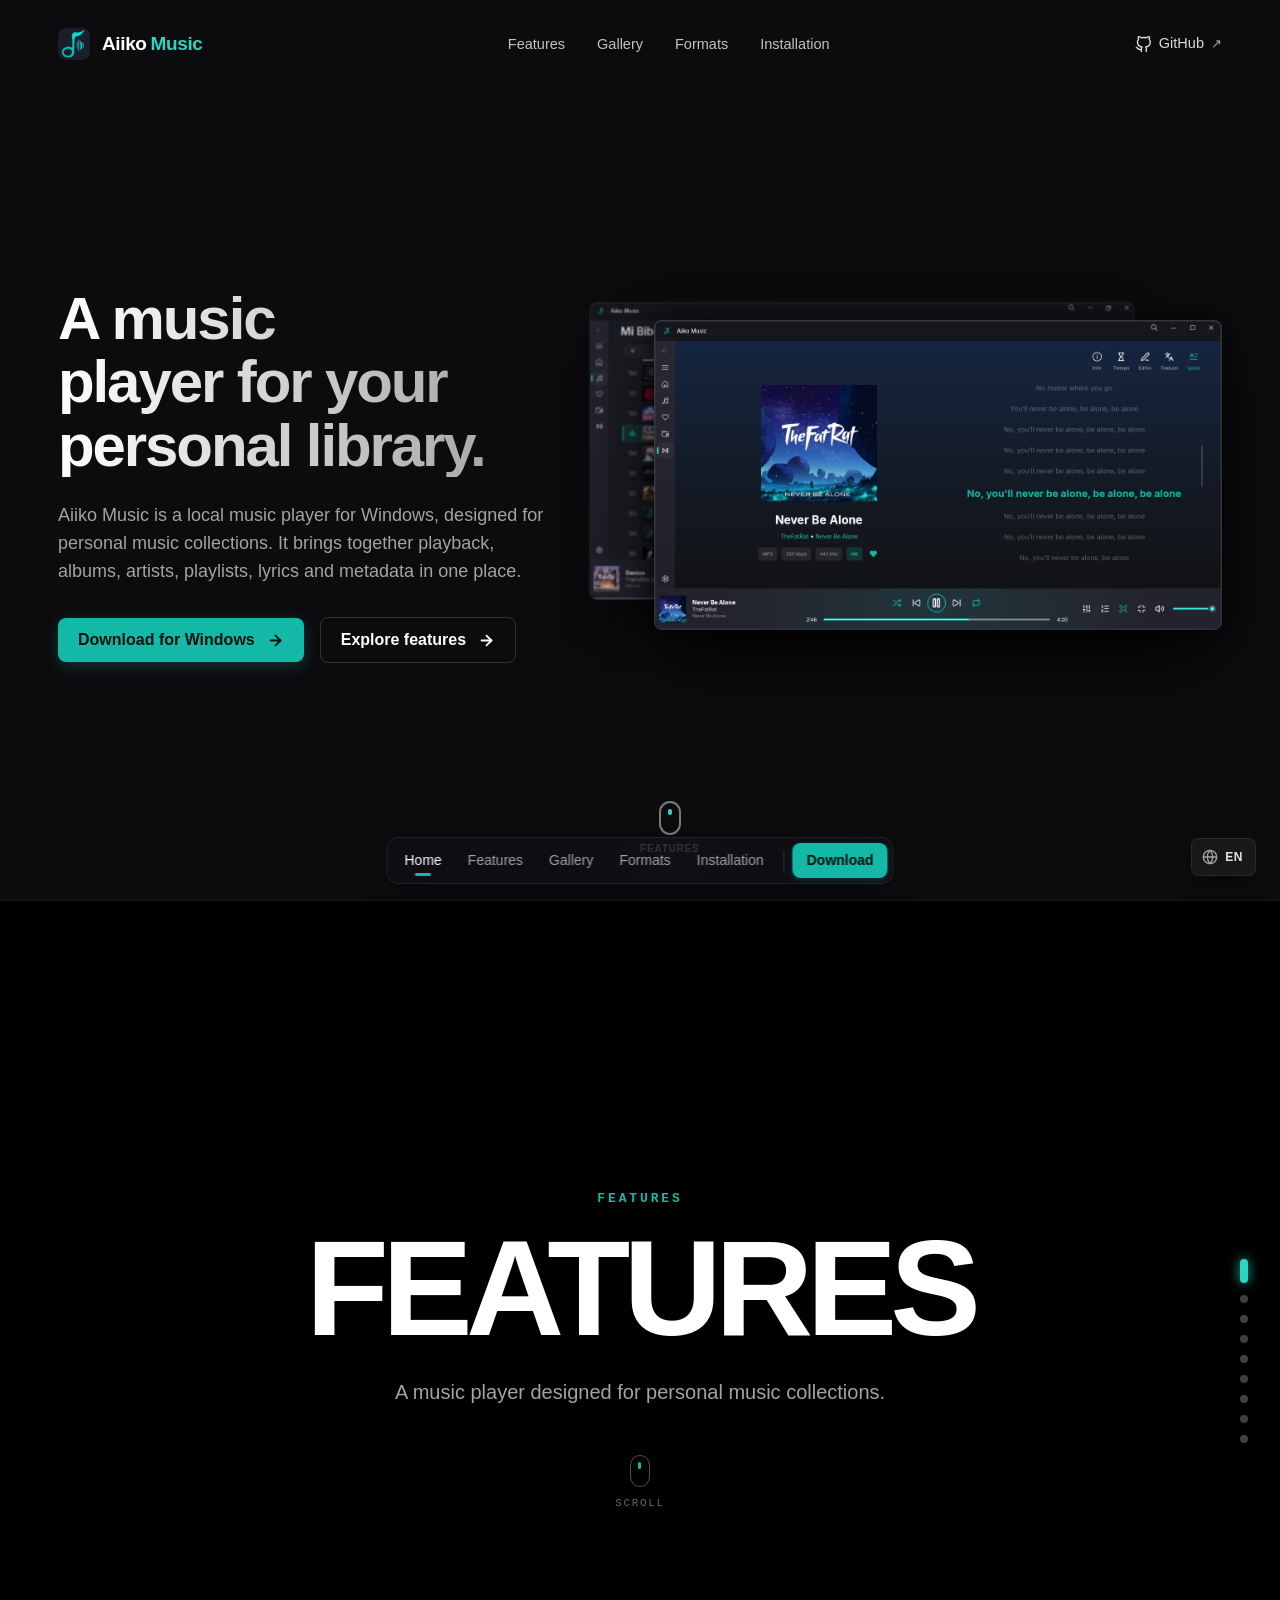
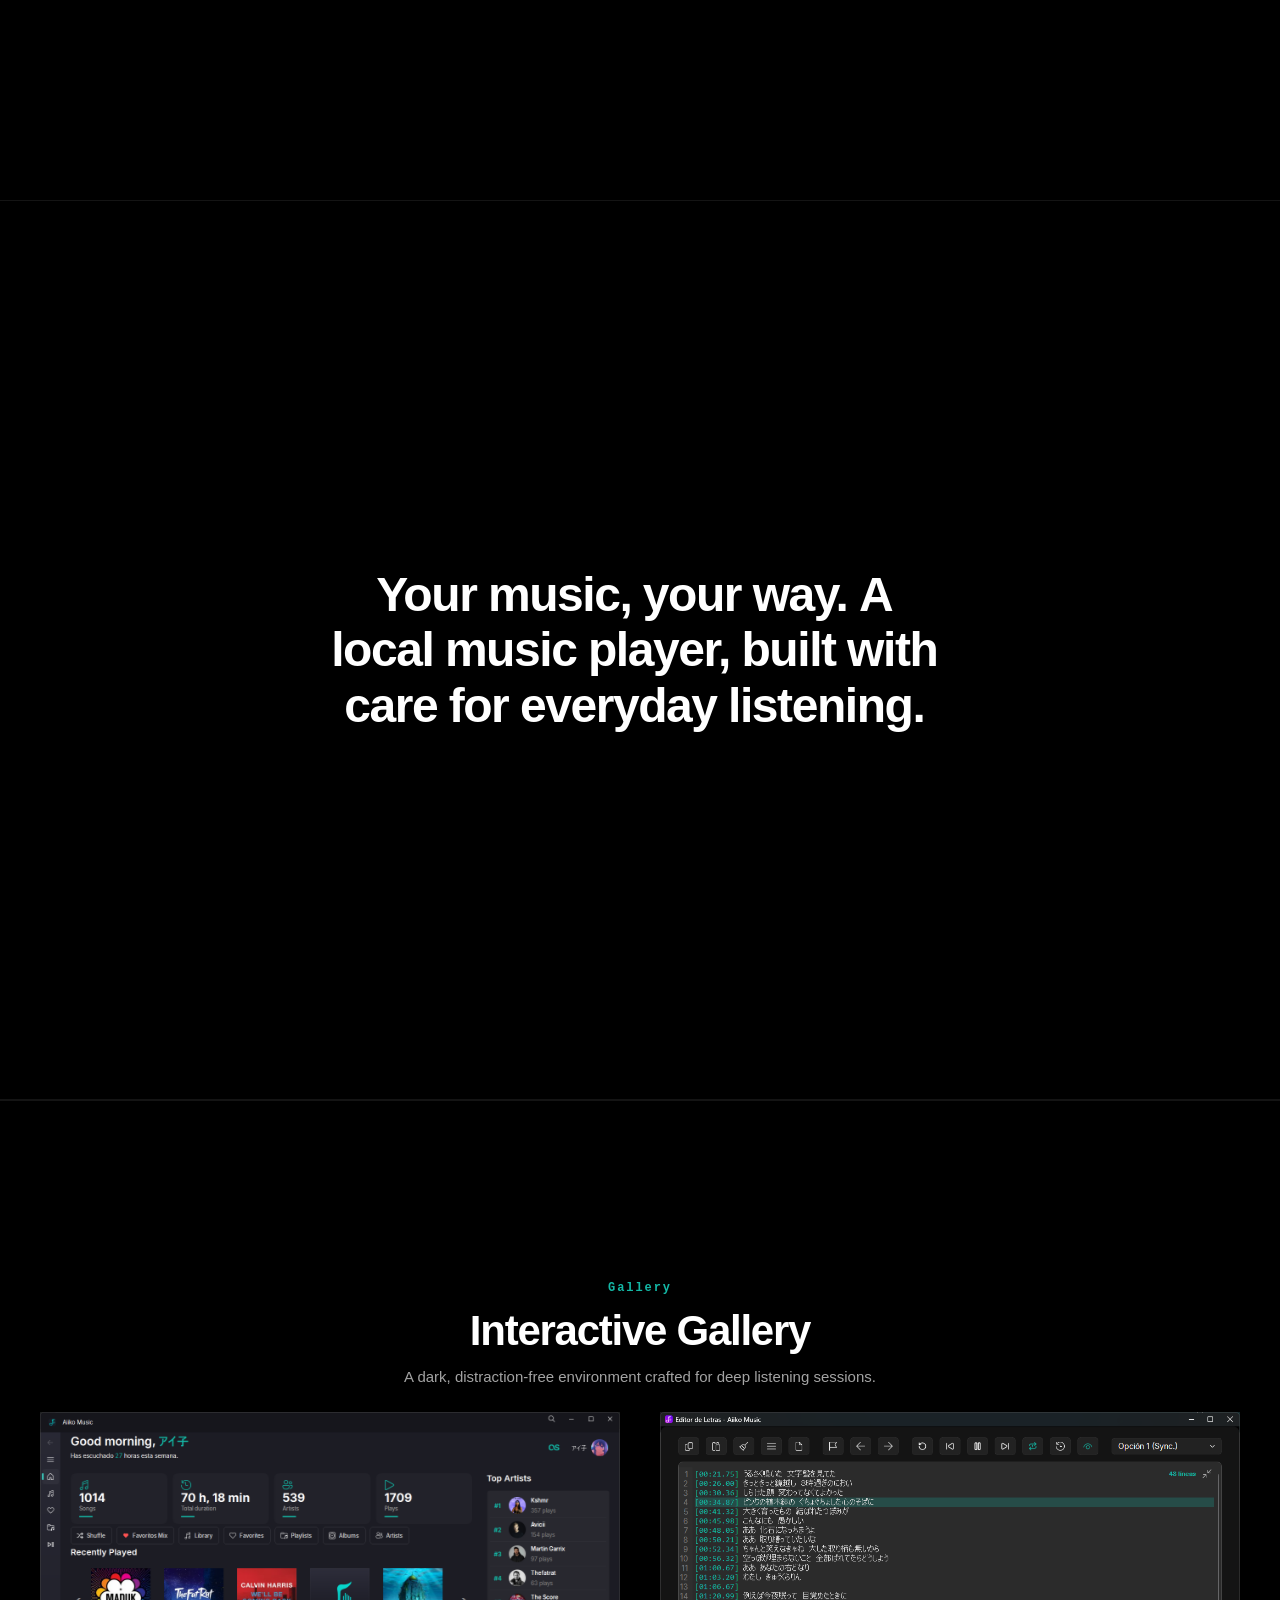
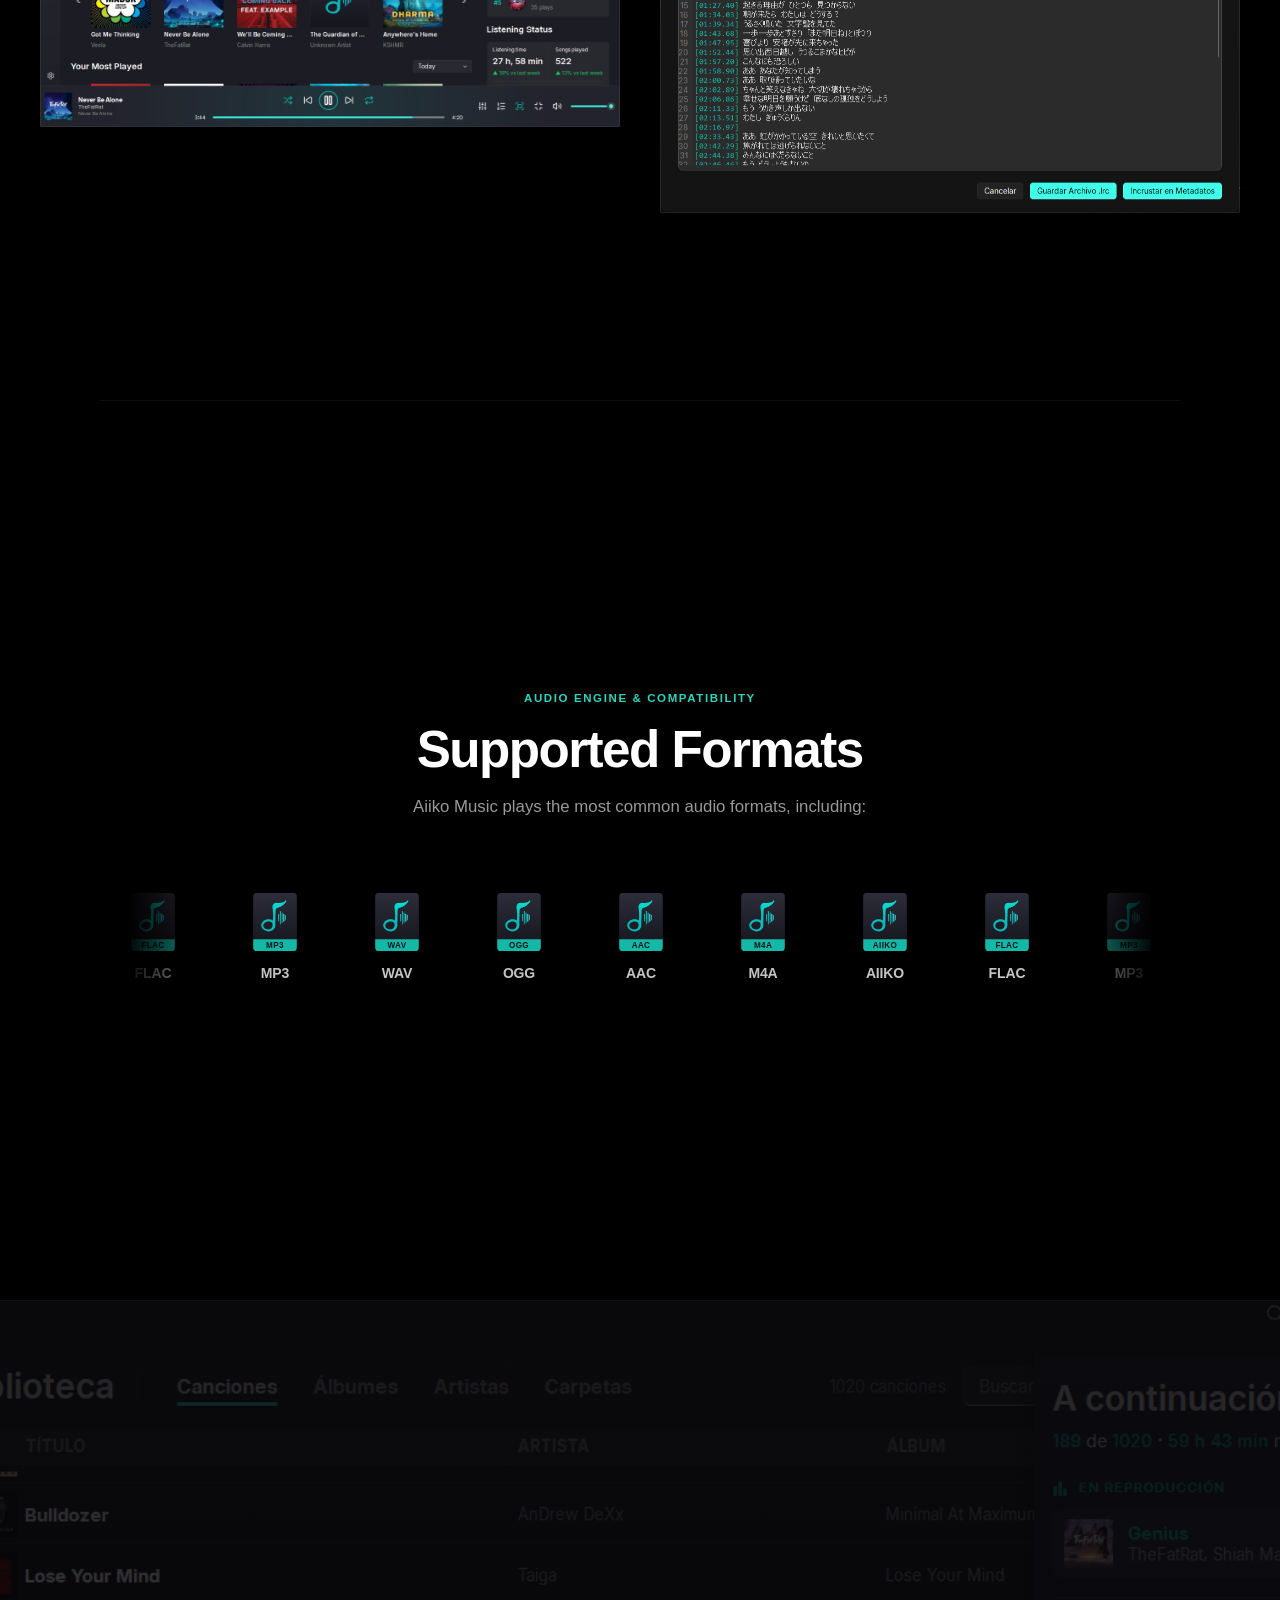
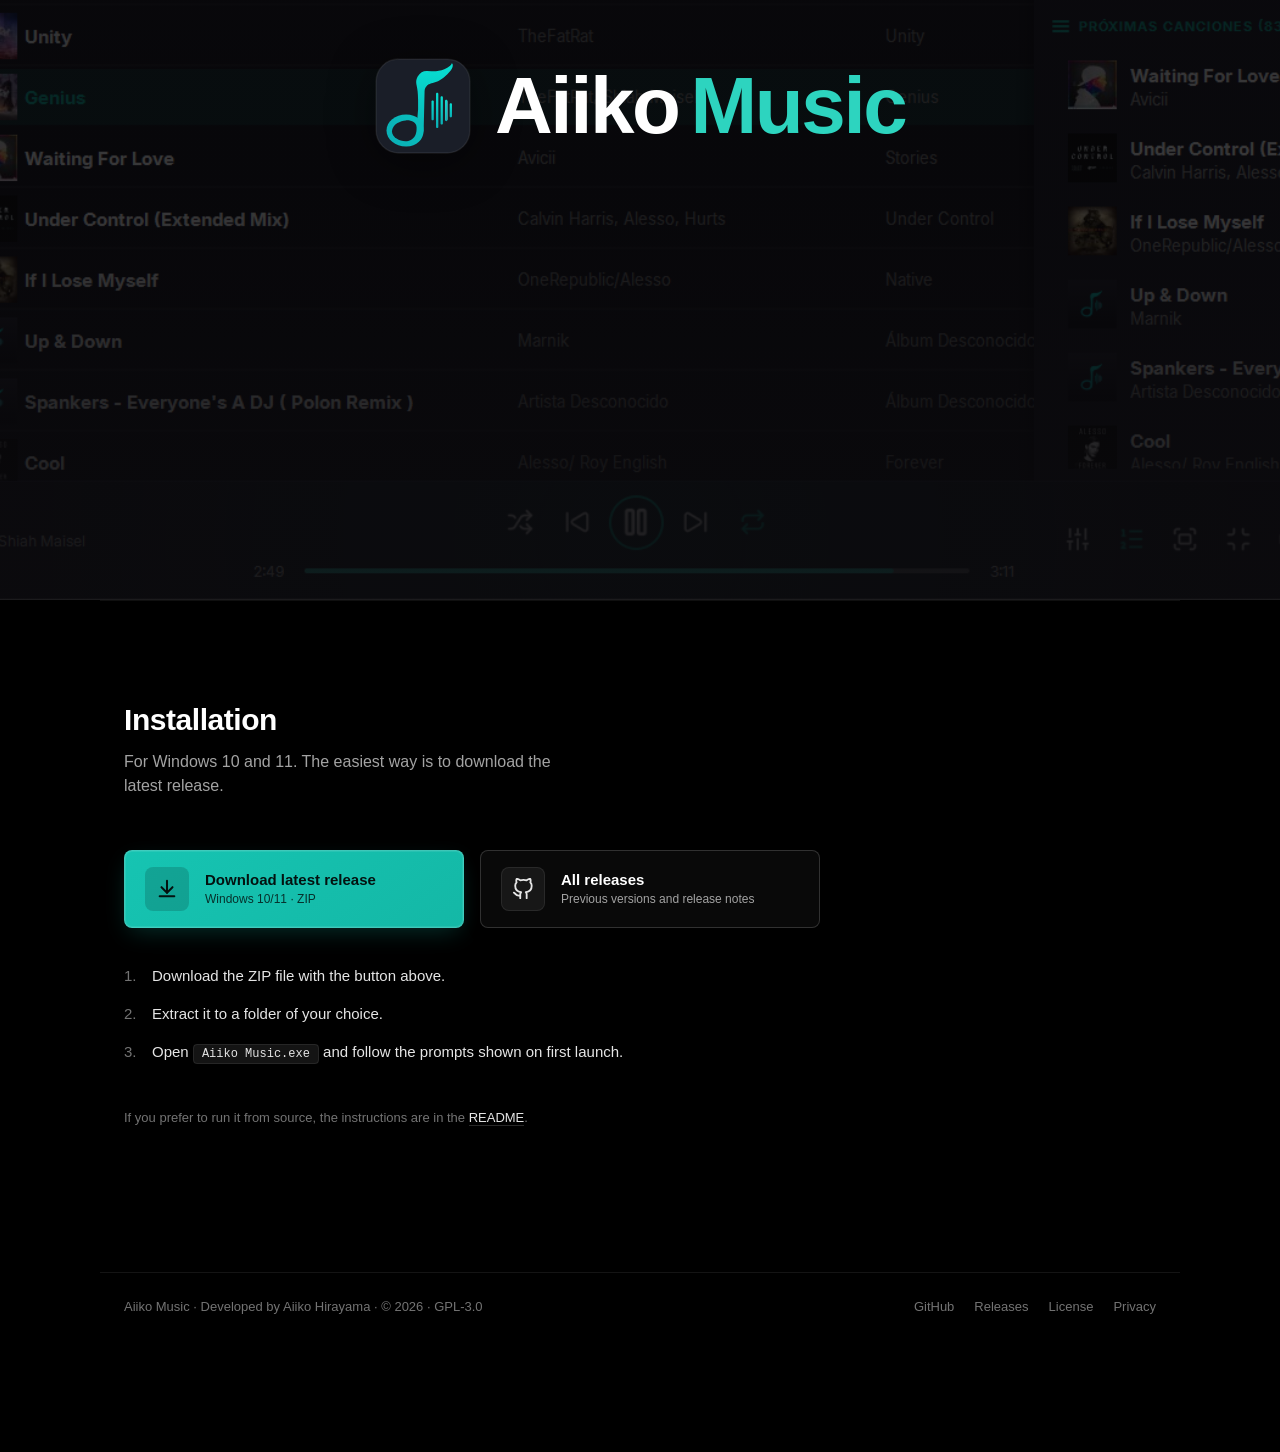
==== commit ac0e767a: "Add files via upload" ====
--- a/docs/index.html
+++ b/docs/index.html
@@ -3,10 +3,15 @@
 <head>
   <meta charset="UTF-8">
   <meta name="viewport" content="width=device-width, initial-scale=1, viewport-fit=cover">
+  <!-- Prevención de caché obsoleta en clientes y navegadores móviles -->
+  <meta http-equiv="Cache-Control" content="no-cache, no-store, must-revalidate">
+  <meta http-equiv="Pragma" content="no-cache">
+  <meta http-equiv="Expires" content="0">
+
   <!-- Metadatos primarios -->
   <title>Aiiko Music — Music player for your personal library</title>
   <meta name="title" content="Aiiko Music — Music player for your personal library">
-  <meta name="description" content="Aiiko Music is a local music player for Windows, designed for personal music collections. Free and open source.">
+  <meta name="description" content="Aiiko Music is a local music player for Windows, designed for personal music collections with uncompromised audio fidelity. Free and open source.">
   <meta name="theme-color" content="#23232D">
   <meta name="color-scheme" content="dark">
 
@@ -14,31 +19,67 @@
   <meta property="og:type" content="website">
   <meta property="og:site_name" content="Aiiko Music">
   <meta property="og:title" content="Aiiko Music — Music player for your personal library">
-  <meta property="og:description" content="A local music player for Windows, designed for personal music collections. Free and open source.">
-  <meta property="og:image" content="https://raw.githubusercontent.com/HirayamaAiiko/Aiiko-Music/main/images/now_playing.png">
-  <meta property="og:image:secure_url" content="https://raw.githubusercontent.com/HirayamaAiiko/Aiiko-Music/main/images/now_playing.png">
+  <meta property="og:description" content="A local music player for Windows, built with care for everyday listening and uncompromised audio fidelity. Free and open source.">
+  <meta property="og:image" content="https://raw.githubusercontent.com/HirayamaAiiko/Aiiko-Music/main/images/og_preview.png">
+  <meta property="og:image:secure_url" content="https://raw.githubusercontent.com/HirayamaAiiko/Aiiko-Music/main/images/og_preview.png">
   <meta property="og:image:type" content="image/png">
-  <meta property="og:image:width" content="1366">
-  <meta property="og:image:height" content="742">
-  <meta property="og:image:alt" content="Aiiko Music — Windows Music Player">
+  <meta property="og:image:width" content="1200">
+  <meta property="og:image:height" content="630">
+  <meta property="og:image:alt" content="Aiiko Music — Modern Windows Music Player">
 
   <!-- Twitter / X -->
   <meta name="twitter:card" content="summary_large_image">
   <meta name="twitter:title" content="Aiiko Music — Music player for your personal library">
-  <meta name="twitter:description" content="A local music player for Windows, designed for personal music collections. Free and open source.">
-  <meta name="twitter:image" content="https://raw.githubusercontent.com/HirayamaAiiko/Aiiko-Music/main/images/now_playing.png">
-  <meta name="twitter:image:alt" content="Aiiko Music — Windows Music Player">
+  <meta name="twitter:description" content="A local music player for Windows, built with care for everyday listening and uncompromised audio fidelity. Free and open source.">
+  <meta name="twitter:image" content="https://raw.githubusercontent.com/HirayamaAiiko/Aiiko-Music/main/images/og_preview.png">
+  <meta name="twitter:image:alt" content="Aiiko Music — Modern Windows Music Player">
 
   <!-- Tipografía Geist & Geist Mono (ai-design-skills B1) -->
   <link rel="preconnect" href="https://fonts.googleapis.com">
   <link rel="preconnect" href="https://fonts.gstatic.com" crossorigin>
   <link href="https://fonts.googleapis.com/css2?family=Geist:wght@300;400;500;600;700&family=Geist+Mono:wght@400;500;600&display=swap" rel="stylesheet">
 
-  <!-- Enlaces de icono e imagen de previsualización -->
-  <link rel="image_src" href="https://raw.githubusercontent.com/HirayamaAiiko/Aiiko-Music/main/images/now_playing.png">
+  <!-- Favicons multiplataforma: Web de escritorio, Safari iOS, Android Chrome y PWA -->
+  <link rel="image_src" href="https://raw.githubusercontent.com/HirayamaAiiko/Aiiko-Music/main/images/og_preview.png">
   <link rel="icon" type="image/svg+xml" href="images/logo_full.svg">
-  <link rel="stylesheet" href="styles.css">
-  <script>document.documentElement.classList.add('js');</script>
+  <link rel="icon" type="image/png" sizes="32x32" href="images/favicon-32x32.png">
+  <link rel="icon" type="image/png" sizes="16x16" href="images/favicon-16x16.png">
+  <link rel="apple-touch-icon" sizes="180x180" href="images/apple-touch-icon.png">
+  <link rel="shortcut icon" href="favicon.ico">
+  <link rel="manifest" href="site.webmanifest">
+  <meta name="apple-mobile-web-app-title" content="Aiiko Music">
+  <meta name="application-name" content="Aiiko Music">
+  <meta name="msapplication-TileColor" content="#1a1e28">
+
+  <link rel="stylesheet" href="styles.css?v=1.17.9">
+  <script>
+    document.documentElement.classList.add('js');
+    if ('scrollRestoration' in history) {
+      history.scrollRestoration = 'manual';
+    }
+    // Mantenimiento de caché activa y prevención de salto a #instalacion en móviles
+    (function() {
+      const CURRENT_VER = '1.17.9';
+      try {
+        const oldVer = localStorage.getItem('aiiko_site_version');
+        if (oldVer && oldVer !== CURRENT_VER) {
+          sessionStorage.clear();
+          if ('caches' in window) {
+            caches.keys().then(function(keys) {
+              keys.forEach(function(k) { caches.delete(k); });
+            });
+          }
+        }
+        localStorage.setItem('aiiko_site_version', CURRENT_VER);
+      } catch(e) {}
+      if (!window.location.hash || window.location.hash === '#instalacion' || window.location.hash === '#inicio') {
+        if (window.location.hash === '#instalacion') {
+          history.replaceState(null, '', window.location.pathname + window.location.search);
+        }
+        window.scrollTo(0, 0);
+      }
+    })();
+  </script>
 </head>
 <body>
 
@@ -1014,6 +1055,6 @@
     </div>
   </dialog>
 
-  <script src="main.js"></script>
+  <script src="main.js?v=1.17.9" defer></script>
 </body>
 </html>
--- a/docs/styles.css
+++ b/docs/styles.css
@@ -0,0 +1,4241 @@
+/* Aiiko Music — Estilos oficiales
+   Alineado con el sistema de diseño de ai-design-skills.
+   Paleta oscura estricta: #000000 · #181818 · #1F1F1F · #272727 · #313131
+   Tipografía principal: Geist · Geist Mono
+   Física fluida: cubic-bezier(0.32, 0.72, 0, 1) */
+
+:root {
+  /* B4. Paleta de fondos oscuros planos (sin degradados en fondo) */
+  --bg: #000000;
+  --surface: #181818;
+  --surface-card: #1F1F1F;
+  --surface-elevated: #272727;
+  --surface-highlight: #313131;
+
+  /* Color de acento de marca (Teal audiófilo) */
+  --accent: #14B8A6;
+  --accent-hover: #0D9488;
+  --accent-soft: rgba(20, 184, 166, 0.12);
+  --accent-glow: rgba(20, 184, 166, 0.28);
+  --on-accent: #041210;
+
+  /* Jerarquía de texto */
+  --text-strong: #FFFFFF;
+  --text: #E5E5E5;
+  --muted: #A3A3A3;
+  --dim: #737373;
+
+  /* Bordes de 360 grados completos (B4) */
+  --line: rgba(255, 255, 255, 0.08);
+  --line-strong: rgba(255, 255, 255, 0.16);
+
+  /* B2. Escala de espaciado estricta */
+  --sp-0: 0px;
+  --sp-25: 2px;
+  --sp-50: 4px;
+  --sp-75: 8px;
+  --sp-100: 12px;
+  --sp-200: 16px;
+  --sp-300: 24px;
+  --sp-400: 32px;
+  --sp-500: 40px;
+  --sp-600: 48px;
+  --sp-700: 64px;
+  --sp-800: 80px;
+  --sp-900: 96px;
+
+  /* B3. Radios de esquina Tailwind y jerarquía anidada */
+  --radius-xs: 2px;
+  --radius-sm: 4px;
+  --radius-md: 8px;
+  --radius: 12px;
+  --radius-lg: 16px;
+  --radius-xl: 24px;
+  --radius-full: 9999px;
+
+  --wrap: 1080px;
+
+  /* B7. Física fluida (curva de resorte sin transiciones por defecto) */
+  --ease: cubic-bezier(0.32, 0.72, 0, 1);
+  --ease-spring: cubic-bezier(0.32, 0.72, 0, 1);
+  --transition-normal: 700ms var(--ease-spring);
+
+  /* B1. Tipografía permitida: Geist y Geist Mono */
+  --font-text: "Geist", -apple-system, BlinkMacSystemFont, "Segoe UI", sans-serif;
+  --font-display: "Geist", -apple-system, BlinkMacSystemFont, "Segoe UI", sans-serif;
+  --font-mono: "Geist Mono", ui-monospace, SFMono-Regular, monospace;
+
+  --safe-top: env(safe-area-inset-top, 0px);
+  --safe-right: env(safe-area-inset-right, 0px);
+  --safe-bottom: env(safe-area-inset-bottom, 0px);
+}
+
+/* ---------- Reset y base (B1, B4, B7) ---------- */
+
+*, *::before, *::after {
+  box-sizing: border-box;
+  margin: 0;
+  padding: 0;
+  /* B1. Prohibidas las itálicas en toda la interfaz */
+  font-style: normal;
+}
+
+/* ==========================================================================
+   Modern Auto-Hiding Scrollbars (Windows 11 Fluent Style)
+   ========================================================================== */
+
+* {
+  scrollbar-width: thin;
+  scrollbar-color: transparent transparent;
+  transition: scrollbar-color 0.4s ease;
+}
+
+body.is-scrolling * {
+  scrollbar-color: rgba(255, 255, 255, 0.28) transparent;
+}
+
+::-webkit-scrollbar {
+  width: 6px;
+  height: 6px;
+}
+
+::-webkit-scrollbar-track {
+  background: transparent;
+}
+
+::-webkit-scrollbar-thumb {
+  background-color: transparent;
+  border-radius: 9999px;
+  border: 1px solid transparent;
+  background-clip: padding-box;
+  transition: background-color 0.4s ease;
+}
+
+/* Revelado automático al scrollear o posar el cursor sobre la barra */
+body.is-scrolling ::-webkit-scrollbar-thumb,
+::-webkit-scrollbar:hover ::-webkit-scrollbar-thumb {
+  background-color: rgba(255, 255, 255, 0.26);
+}
+
+::-webkit-scrollbar-thumb:hover {
+  background-color: rgba(45, 212, 191, 0.5) !important;
+}
+
+::-webkit-scrollbar-thumb:active {
+  background-color: var(--accent) !important;
+}
+
+::-webkit-scrollbar-corner {
+  background: transparent;
+}
+
+html {
+  background-color: var(--bg);
+  color: var(--text);
+  font-family: var(--font-text);
+  font-size: 16px;
+  line-height: 1.5; /* text-base: 16/24 */
+  -webkit-font-smoothing: antialiased;
+  -moz-osx-font-smoothing: grayscale;
+  -webkit-text-size-adjust: 100%;
+  text-size-adjust: 100%;
+  -webkit-tap-highlight-color: transparent;
+  scroll-behavior: smooth;
+  scroll-padding-top: var(--sp-400);
+  overflow-x: hidden;
+}
+
+/* Sin scroll de fondo mientras el visor está abierto */
+html:has(.lightbox[open]) {
+  overflow: hidden;
+}
+
+body {
+  min-height: 100vh;
+  padding-bottom: calc(112px + var(--safe-bottom));
+  overflow-x: hidden;
+  background-color: var(--bg);
+}
+
+/* B1. Sin palabras huérfanas: text-wrap balance para encabezados y pretty para párrafos */
+h1, h2, h3, h4, h5, h6,
+.hero-title, .category-title, .formats-title, .tagline-headline {
+  text-wrap: balance;
+  font-weight: 600;
+  letter-spacing: -0.025em;
+}
+
+p, .hero-lede, .category-sub, .formats-sub, .feat-card-text {
+  text-wrap: pretty;
+}
+
+/* B10. Skip to content link para accesibilidad por teclado */
+.skip-link {
+  position: absolute;
+  top: -100px;
+  left: var(--sp-200);
+  z-index: 10000;
+  padding: var(--sp-75) var(--sp-200);
+  font-size: 14px;
+  font-weight: 600;
+  background: var(--surface-card);
+  color: var(--text-strong);
+  border: 1px solid var(--accent);
+  border-radius: var(--radius-md);
+  box-shadow: 0 8px 24px rgba(0, 0, 0, 0.6);
+  transition: top 240ms var(--ease-spring);
+}
+
+.skip-link:focus {
+  top: var(--sp-200);
+}
+
+a {
+  color: inherit;
+  text-decoration: none;
+  transition: color 200ms var(--ease-spring);
+}
+
+button {
+  font: inherit;
+  color: inherit;
+}
+
+/* B9. Microinteracción táctil física en botones y elementos interactivos */
+button:active,
+.btn-primary-cta:active,
+.btn-secondary-cta:active,
+.btn-dl:active,
+.hero-player-window:active,
+.capturas-arrow-btn:active {
+  transform: scale(0.98);
+}
+
+img {
+  max-width: 100%;
+  height: auto;
+}
+
+code {
+  font-family: var(--font-mono);
+  font-size: 12px;
+  line-height: 16px;
+  padding: var(--sp-25) var(--sp-75);
+  background: rgba(255, 255, 255, 0.08);
+  border: 1px solid var(--line);
+  border-radius: var(--radius-sm);
+  white-space: nowrap;
+}
+
+::selection {
+  background: rgba(20, 184, 166, 0.35);
+  color: var(--text-strong);
+}
+
+/* B9. Foco visible de accesibilidad obligatorio */
+:focus-visible {
+  outline: 2px solid var(--accent);
+  outline-offset: 2px;
+  border-radius: var(--radius-sm);
+}
+
+.wrap {
+  width: 100%;
+  max-width: var(--wrap);
+  margin-left: auto;
+  margin-right: auto;
+  padding-left: var(--sp-300);
+  padding-right: var(--sp-300);
+}
+
+/* ---------- Selector de idioma flotante (Reubicado en esquina inferior) ---------- */
+
+.lang-float {
+  position: fixed;
+  bottom: calc(24px + var(--safe-bottom));
+  right: calc(24px + var(--safe-right));
+  z-index: 120;
+}
+
+.lang-toggle {
+  display: inline-flex;
+  align-items: center;
+  gap: 7px;
+  height: 38px;
+  padding: 0 12px 0 10px;
+  font-size: 12px;
+  font-weight: 600;
+  letter-spacing: 0.04em;
+  color: var(--text);
+  background: var(--surface);
+  -webkit-backdrop-filter: blur(20px) saturate(140%);
+  backdrop-filter: blur(20px) saturate(140%);
+  border: 1px solid var(--line);
+  border-radius: 8px;
+  box-shadow: 0 8px 24px -6px rgba(0, 0, 0, 0.7);
+  cursor: pointer;
+  transition: color 0.15s ease, border-color 0.15s ease, transform 0.2s ease;
+}
+
+.lang-toggle svg {
+  width: 16px;
+  height: 16px;
+  color: var(--muted);
+  transition: color 0.15s ease, transform 0.6s var(--ease);
+}
+
+.lang-toggle:hover {
+  color: var(--text-strong);
+  border-color: var(--line-strong);
+  transform: translateY(-1px);
+}
+
+.lang-toggle[aria-expanded="true"] {
+  color: var(--text-strong);
+  border-color: rgba(20, 184, 166, 0.45);
+}
+
+.lang-toggle[aria-expanded="true"] svg {
+  color: var(--accent);
+  transform: rotate(-35deg);
+}
+
+.lang-menu {
+  position: absolute;
+  bottom: calc(100% + 8px);
+  top: auto;
+  right: 0;
+  min-width: 172px;
+  padding: 4px;
+  list-style: none;
+  background: var(--surface);
+  -webkit-backdrop-filter: blur(20px) saturate(140%);
+  backdrop-filter: blur(20px) saturate(140%);
+  border: 1px solid var(--line-strong);
+  border-radius: var(--radius);
+  box-shadow: 0 18px 40px -12px rgba(0, 0, 0, 0.85);
+  transform-origin: bottom right;
+  opacity: 0;
+  visibility: hidden;
+  transform: translateY(6px) scale(0.97);
+  transition: opacity 0.16s ease, transform 0.22s var(--ease), visibility 0s linear 0.22s;
+}
+
+.lang-float.is-open .lang-menu {
+  opacity: 1;
+  visibility: visible;
+  transform: none;
+  transition-delay: 0s;
+}
+
+@media (max-width: 768px) {
+  .lang-float {
+    bottom: calc(76px + var(--safe-bottom));
+    right: 16px;
+  }
+}
+
+.lang-option {
+  display: flex;
+  align-items: center;
+  justify-content: space-between;
+  gap: 16px;
+  width: 100%;
+  padding: 9px 10px;
+  font-size: 14px;
+  text-align: left;
+  color: var(--text);
+  background: transparent;
+  border: 0;
+  border-radius: var(--radius-sm);
+  cursor: pointer;
+  transition: background-color 0.12s ease, color 0.12s ease;
+}
+
+.lang-option:hover,
+.lang-option:focus-visible {
+  color: var(--text-strong);
+  background: rgba(255, 255, 255, 0.06);
+  outline: none;
+}
+
+.lang-option svg {
+  width: 16px;
+  height: 16px;
+  color: var(--accent);
+  opacity: 0;
+  transform: scale(0.6);
+  transition: opacity 0.15s ease, transform 0.25s var(--ease);
+}
+
+.lang-option[aria-checked="true"] {
+  color: var(--text-strong);
+}
+
+.lang-option[aria-checked="true"] svg {
+  opacity: 1;
+  transform: none;
+}
+
+/* ---------- Introducción de Marca Cinemática (Logo Centro -> Aiiko Music -> Destino en esquina) ---------- */
+
+.brand-intro-overlay {
+  position: fixed;
+  inset: 0;
+  z-index: 1000;
+  background-color: #0c0b0e;
+  pointer-events: auto;
+  transition: background-color 1.0s cubic-bezier(0.16, 1, 0.3, 1);
+}
+
+.brand-intro-overlay.is-complete {
+  pointer-events: none;
+  display: none !important;
+}
+
+.intro-brand-actor {
+  position: fixed;
+  z-index: 1001;
+  display: inline-flex;
+  align-items: center;
+  gap: 21px;
+  left: 50%;
+  top: 50%;
+  transform: translate(-50%, -50%);
+  transform-origin: 0 0;
+  will-change: transform;
+  cursor: default;
+  user-select: none;
+  pointer-events: none;
+}
+
+.intro-logo-img {
+  width: 56px;
+  height: 56px;
+  border-radius: 14px;
+  display: block;
+  opacity: 0;
+  will-change: transform, opacity;
+  transition: opacity 0.85s cubic-bezier(0.16, 1, 0.3, 1),
+              transform 0.85s cubic-bezier(0.16, 1, 0.3, 1);
+}
+
+.intro-logo-img.is-emerged {
+  opacity: 1 !important;
+}
+
+.intro-logo-img.is-aligned {
+  opacity: 1 !important;
+  transform: translateX(0) scale(1) !important;
+  transition: transform 0.8s cubic-bezier(0.16, 1, 0.3, 1);
+}
+
+.intro-text-wrap {
+  display: inline-flex;
+  align-items: center;
+  gap: 7px;
+  font-size: 33.25px;
+  font-weight: 700;
+  line-height: 1;
+  letter-spacing: -0.02em;
+  color: #ffffff;
+  opacity: 0;
+  white-space: nowrap;
+  transform: translateX(-16px);
+  transition: opacity 0.8s cubic-bezier(0.16, 1, 0.3, 1),
+              transform 0.8s cubic-bezier(0.16, 1, 0.3, 1);
+  will-change: opacity, transform;
+  pointer-events: none;
+}
+
+.intro-text-wrap.is-visible {
+  opacity: 1 !important;
+  transform: translateX(0);
+}
+
+.intro-text-wrap .brand-sub {
+  color: #2dd4bf;
+}
+
+.intro-brand-actor.flying-to-corner {
+  transition: transform 1.15s cubic-bezier(0.16, 1, 0.3, 1);
+}
+
+/* ---------- Hero Stage (Diseño Arquitectónico Inspirado en Raven) ---------- */
+
+.hero-stage {
+  position: relative;
+  width: 100%;
+  min-height: 100vh;
+  min-height: 100dvh;
+  display: flex;
+  flex-direction: column;
+  justify-content: space-between;
+  overflow: hidden;
+  background-color: #0c0b0e;
+}
+
+/* Barra superior de navegación en el Hero estilo Raven */
+.hero-nav {
+  position: relative;
+  z-index: 20;
+  display: flex;
+  align-items: center;
+  justify-content: space-between;
+  width: 100%;
+  max-width: 1260px;
+  margin: 0 auto;
+  padding: 28px 48px 10px;
+}
+
+.hero-brand {
+  display: flex;
+  align-items: center;
+  gap: 12px;
+  text-decoration: none;
+  color: #ffffff;
+  font-size: 19px;
+  font-weight: 700;
+  letter-spacing: -0.02em;
+  opacity: 0;
+  pointer-events: none;
+}
+
+.hero-brand.is-docked {
+  opacity: 1;
+  pointer-events: auto;
+}
+
+.hero-brand-logo {
+  width: 32px;
+  height: 32px;
+  border-radius: 8px;
+}
+
+.hero-brand-name {
+  display: inline-flex;
+  align-items: center;
+  gap: 4px;
+}
+
+.hero-brand-name .brand-sub {
+  color: #2dd4bf;
+}
+
+.hero-nav-center {
+  display: flex;
+  align-items: center;
+  opacity: 0;
+  transform: translateY(-8px);
+  transition: opacity 0.5s ease 0.08s, transform 0.5s cubic-bezier(0.16, 1, 0.3, 1) 0.08s;
+}
+
+.hero-nav-menu {
+  display: flex;
+  align-items: center;
+  gap: 32px;
+  list-style: none;
+}
+
+.hero-menu-link {
+  color: rgba(255, 255, 255, 0.75);
+  text-decoration: none;
+  font-size: 14.5px;
+  font-weight: 500;
+  transition: color 0.2s ease;
+  padding: 4px 0;
+}
+
+.hero-menu-link:hover {
+  color: #ffffff;
+}
+
+.hero-nav-actions {
+  display: flex;
+  align-items: center;
+  gap: 18px;
+  opacity: 0;
+  transform: translateY(-8px);
+  transition: opacity 0.5s ease 0.12s, transform 0.5s cubic-bezier(0.16, 1, 0.3, 1) 0.12s;
+}
+
+.hero-icon-btn {
+  width: 36px;
+  height: 36px;
+  border-radius: 8px;
+  background: transparent;
+  border: 1px solid rgba(255, 255, 255, 0.16);
+  color: rgba(255, 255, 255, 0.8);
+  cursor: pointer;
+  display: flex;
+  align-items: center;
+  justify-content: center;
+  transition: all 0.22s ease;
+}
+
+.hero-icon-btn svg {
+  width: 17px;
+  height: 17px;
+}
+
+.hero-icon-btn:hover {
+  background: rgba(255, 255, 255, 0.08);
+  color: #ffffff;
+  border-color: rgba(255, 255, 255, 0.35);
+}
+
+.hero-github-link {
+  display: flex;
+  align-items: center;
+  gap: 7px;
+  color: rgba(255, 255, 255, 0.85);
+  text-decoration: none;
+  font-size: 14.5px;
+  font-weight: 500;
+  transition: color 0.2s ease;
+}
+
+.hero-github-link:hover {
+  color: #ffffff;
+}
+
+.hero-github-link .gh-icon {
+  width: 17px;
+  height: 17px;
+}
+
+.hero-github-link .ext-arrow {
+  font-size: 13px;
+  opacity: 0.75;
+}
+
+/* Fusión orgánica de las 4 palabras en una sola gota central (sin líneas artificiales) */
+.hero-nav.is-morphing-to-drop .hero-nav-menu li:nth-child(1),
+.hero-nav.is-condensing .hero-nav-menu li:nth-child(1) {
+  transform: translateX(180px) scale(0.25);
+  opacity: 0;
+  filter: blur(6px);
+  transition: transform 0.36s cubic-bezier(0.32, 0.72, 0, 1), opacity 0.3s ease, filter 0.32s ease;
+}
+
+.hero-nav.is-morphing-to-drop .hero-nav-menu li:nth-child(2),
+.hero-nav.is-condensing .hero-nav-menu li:nth-child(2) {
+  transform: translateX(60px) scale(0.25);
+  opacity: 0;
+  filter: blur(5px);
+  transition: transform 0.34s cubic-bezier(0.32, 0.72, 0, 1), opacity 0.28s ease, filter 0.3s ease;
+}
+
+.hero-nav.is-morphing-to-drop .hero-nav-menu li:nth-child(3),
+.hero-nav.is-condensing .hero-nav-menu li:nth-child(3) {
+  transform: translateX(-60px) scale(0.25);
+  opacity: 0;
+  filter: blur(5px);
+  transition: transform 0.34s cubic-bezier(0.32, 0.72, 0, 1), opacity 0.28s ease, filter 0.3s ease;
+}
+
+.hero-nav.is-morphing-to-drop .hero-nav-menu li:nth-child(4),
+.hero-nav.is-condensing .hero-nav-menu li:nth-child(4) {
+  transform: translateX(-180px) scale(0.25);
+  opacity: 0;
+  filter: blur(6px);
+  transition: transform 0.36s cubic-bezier(0.32, 0.72, 0, 1), opacity 0.3s ease, filter 0.32s ease;
+}
+
+/* Transición de regreso: restauración fluida de las palabras al reingresar a Hero */
+.hero-nav:not(.is-morphing-to-drop):not(.is-condensing) .hero-nav-menu li {
+  transform: translateX(0) scale(1);
+  opacity: 1;
+  filter: blur(0);
+  transition: transform 0.42s cubic-bezier(0.16, 1, 0.3, 1), opacity 0.35s ease, filter 0.35s ease;
+}
+
+/* Cuerpo principal del Hero */
+.hero-body {
+  position: relative;
+  z-index: 10;
+  display: grid;
+  grid-template-columns: minmax(0, 1fr) minmax(0, 1.25fr);
+  align-items: center;
+  gap: 52px;
+  width: 100%;
+  max-width: 1260px;
+  margin: 0 auto;
+  padding: 30px 48px 50px;
+  flex: 1;
+  opacity: 0;
+  transform: translateY(22px);
+  transition: opacity 0.7s cubic-bezier(0.16, 1, 0.3, 1) 0.18s,
+              transform 0.7s cubic-bezier(0.16, 1, 0.3, 1) 0.18s;
+}
+
+.hero-stage.is-revealed .hero-nav-center,
+.hero-stage.is-revealed .hero-nav-actions,
+.hero-stage.is-revealed .hero-body,
+.hero-stage.is-revealed .hero-scroll-cue {
+  opacity: 1;
+  transform: translateY(0);
+}
+
+.hero-content {
+  max-width: 520px;
+}
+
+.hero-title {
+  max-width: 680px;
+  font-size: clamp(36px, 4.8vw, 60px);
+  font-weight: 700;
+  line-height: 1.06;
+  letter-spacing: -0.035em;
+  /* B5. Gradiente de izquierda a derecha #FFFFFF -> #9B9B9B exclusivo en texto de hero */
+  background: linear-gradient(90deg, #FFFFFF 0%, #9B9B9B 100%);
+  -webkit-background-clip: text;
+  -webkit-text-fill-color: transparent;
+  margin-bottom: var(--sp-300);
+  text-wrap: balance;
+}
+
+.hero-lede {
+  max-width: 680px;
+  font-size: 18px;
+  line-height: 28px;
+  color: var(--muted);
+  margin-bottom: var(--sp-400);
+  text-wrap: pretty;
+}
+
+.hero-cta-group {
+  display: flex;
+  align-items: center;
+  gap: var(--sp-200);
+}
+
+.btn-primary-cta {
+  display: inline-flex;
+  align-items: center;
+  gap: var(--sp-100);
+  padding: 10px 20px;
+  background: var(--accent);
+  color: var(--on-accent);
+  font-size: 16px;
+  line-height: 24px;
+  font-weight: 600;
+  border-radius: 8px;
+  text-decoration: none;
+  box-shadow: 0 4px 16px rgba(20, 184, 166, 0.25);
+  transition: all 200ms var(--ease-spring);
+}
+
+.btn-primary-cta:hover {
+  background: var(--accent-hover);
+  transform: translateY(-1px);
+  box-shadow: 0 8px 24px rgba(20, 184, 166, 0.35);
+}
+
+.btn-secondary-cta {
+  display: inline-flex;
+  align-items: center;
+  gap: var(--sp-100);
+  padding: 10px 20px;
+  background: transparent;
+  color: var(--text-strong);
+  font-size: 16px;
+  line-height: 24px;
+  font-weight: 600;
+  border: 1px solid var(--line-strong);
+  border-radius: 8px;
+  text-decoration: none;
+  transition: all 200ms var(--ease-spring);
+}
+
+.btn-secondary-cta:hover {
+  background: rgba(255, 255, 255, 0.06);
+  border-color: rgba(255, 255, 255, 0.35);
+  transform: translateY(-1px);
+  color: #ffffff;
+}
+
+.btn-arrow-icon {
+  width: 17px;
+  height: 17px;
+  transition: transform 0.2s ease;
+}
+
+.btn-primary-cta:hover .btn-arrow-icon,
+.btn-secondary-cta:hover .btn-arrow-icon {
+  transform: translateX(3px);
+}
+
+/* Columna derecha: Ventana del reproductor al costado, sin glow, perfectamente ajustada */
+.hero-visual {
+  position: relative;
+  display: flex;
+  align-items: center;
+  justify-content: flex-end;
+  width: 100%;
+}
+
+.hero-showcase-stack {
+  position: relative;
+  width: 100%;
+  max-width: 660px;
+  perspective: 1200px;
+  margin: 0 auto;
+}
+
+.hero-window-card,
+.hero-player-window {
+  position: relative;
+  border-radius: 8px; /* Fluent Design UI: bordes cuadrados redondeados para ventanas */
+  overflow: hidden;
+  border: 1px solid rgba(255, 255, 255, 0.14);
+  background: rgba(22, 22, 28, 0.85);
+  backdrop-filter: blur(28px) saturate(160%);
+  -webkit-backdrop-filter: blur(28px) saturate(160%);
+  cursor: pointer;
+  outline: none;
+  box-shadow: 
+    inset 0 1px 0 0 rgba(255, 255, 255, 0.25),
+    inset 0 0 0 1px rgba(255, 255, 255, 0.04),
+    0 18px 44px -8px rgba(0, 0, 0, 0.85);
+  transition: transform 0.45s cubic-bezier(0.16, 1, 0.3, 1),
+              box-shadow 0.45s ease,
+              border-color 0.3s ease,
+              filter 0.4s ease;
+}
+
+.hero-window-card:focus-visible,
+.hero-player-window:focus-visible {
+  outline: 2px solid var(--accent);
+  outline-offset: 3px;
+}
+
+/* Capa posterior: home_UI.png en perspectiva superior izquierda */
+.hero-window-back {
+  position: absolute;
+  top: -24px;
+  left: -26px;
+  width: 92%;
+  z-index: 1;
+  transform: translate3d(0, 0, 0) scale(0.96);
+  box-shadow: 
+    inset 0 1px 0 0 rgba(255, 255, 255, 0.22),
+    inset 0 0 0 1px rgba(255, 255, 255, 0.04),
+    0 18px 44px -10px rgba(0, 0, 0, 0.85);
+  filter: brightness(0.85) contrast(0.98);
+}
+
+/* Capa frontal: now_playing.png en primer plano */
+.hero-window-front {
+  position: relative;
+  margin-left: auto;
+  width: 92%;
+  z-index: 2;
+  transform: translate3d(0, 0, 0);
+  box-shadow: 
+    inset 0 1px 0 0 rgba(255, 255, 255, 0.3),
+    inset 0 0 0 1px rgba(255, 255, 255, 0.06),
+    0 30px 70px -12px rgba(0, 0, 0, 0.95),
+    0 0 28px rgba(0, 0, 0, 0.6);
+}
+
+/* Interacción de elevación y separación fluida al pasar el cursor */
+.hero-showcase-stack:hover .hero-window-back {
+  transform: translate3d(-18px, -14px, 0) scale(0.98);
+  filter: brightness(0.96);
+  border-color: rgba(255, 255, 255, 0.28);
+  box-shadow: 
+    inset 0 1px 0 0 rgba(255, 255, 255, 0.28),
+    0 24px 54px -10px rgba(0, 0, 0, 0.9);
+}
+
+.hero-showcase-stack:hover .hero-window-front {
+  transform: translate3d(8px, 8px, 0);
+  border-color: rgba(45, 212, 191, 0.45);
+  box-shadow: 
+    inset 0 1px 0 0 rgba(255, 255, 255, 0.4),
+    inset 0 0 0 1px rgba(45, 212, 191, 0.2),
+    0 40px 88px -12px rgba(0, 0, 0, 0.98),
+    0 0 36px rgba(45, 212, 191, 0.2);
+}
+
+.hero-showcase-img,
+.hero-player-img {
+  display: block;
+  width: 100%;
+  height: auto;
+  aspect-ratio: 1366 / 742;
+  object-fit: cover;
+  user-select: none;
+  -webkit-user-drag: none;
+}
+
+.hero-player-zoom-hint {
+  position: absolute;
+  bottom: 14px;
+  right: 14px;
+  display: inline-flex;
+  align-items: center;
+  gap: 6px;
+  padding: 6px 12px;
+  border-radius: 8px;
+  background: rgba(12, 11, 14, 0.75);
+  backdrop-filter: blur(8px);
+  -webkit-backdrop-filter: blur(8px);
+  border: 1px solid rgba(255, 255, 255, 0.18);
+  color: #ffffff;
+  font-size: 11.5px;
+  font-weight: 500;
+  opacity: 0;
+  transform: translateY(4px);
+  transition: opacity 0.22s ease, transform 0.22s ease;
+  pointer-events: none;
+}
+
+.hero-window-card:hover .hero-player-zoom-hint,
+.hero-window-card:focus-visible .hero-player-zoom-hint,
+.hero-player-window:hover .hero-player-zoom-hint,
+.hero-player-window:focus-visible .hero-player-zoom-hint {
+  opacity: 1;
+  transform: translateY(0);
+}
+
+@media (max-width: 768px) {
+  .hero-window-back {
+    display: none;
+  }
+  .hero-window-front {
+    width: 100%;
+    margin-left: 0;
+  }
+}
+
+.hero-scroll-cue {
+  position: relative;
+  z-index: 10;
+  align-self: center;
+  display: flex;
+  flex-direction: column;
+  align-items: center;
+  gap: 6px;
+  color: rgba(255, 255, 255, 0.45);
+  text-decoration: none;
+  font-size: 11px;
+  font-weight: 600;
+  letter-spacing: 0.06em;
+  text-transform: uppercase;
+  padding-bottom: 24px;
+  opacity: 0;
+  transition: opacity 0.5s ease 0.25s, color 0.2s ease;
+}
+
+.hero-scroll-cue:hover {
+  color: #2dd4bf;
+}
+
+.mouse-icon {
+  width: 20px;
+  height: 32px;
+  border: 2px solid rgba(255, 255, 255, 0.3);
+  border-radius: 12px;
+  display: flex;
+  justify-content: center;
+  padding-top: 5px;
+}
+
+.wheel-dot {
+  width: 4px;
+  height: 6px;
+  background: #2dd4bf;
+  border-radius: 2px;
+  animation: wheel-bounce 1.6s infinite;
+}
+
+@keyframes wheel-bounce {
+  0% { transform: translateY(0); opacity: 1; }
+  100% { transform: translateY(8px); opacity: 0; }
+}
+
+/* Fallback sin JS */
+html:not(.js) .brand-intro-overlay,
+html:not(.js) .intro-brand-actor {
+  display: none !important;
+}
+
+html:not(.js) .hero-brand,
+html:not(.js) .hero-nav-center,
+html:not(.js) .hero-nav-actions,
+html:not(.js) .hero-body,
+html:not(.js) .hero-scroll-cue {
+  opacity: 1 !important;
+  transform: none !important;
+}
+
+/* ---------- Secciones ---------- */
+
+.section {
+  padding-top: 96px;
+}
+
+h2 {
+  font-family: var(--font-display);
+  font-size: clamp(1.4rem, 2.5vw, 1.875rem);
+  font-weight: 600;
+  letter-spacing: -0.015em;
+  color: var(--text-strong);
+  margin-bottom: 8px;
+  text-wrap: balance;
+}
+
+.sub {
+  color: var(--muted);
+  max-width: 58ch;
+  margin-bottom: 24px;
+  text-wrap: pretty;
+}
+
+.note {
+  font-size: 13px;
+  color: var(--dim);
+  margin-top: 20px;
+  text-wrap: pretty;
+}
+
+a.inline {
+  color: var(--text);
+  border-bottom: 1px solid var(--line-strong);
+  transition: color 0.15s ease, border-color 0.15s ease;
+}
+
+a.inline:hover {
+  color: var(--text-strong);
+  border-color: var(--accent);
+}
+
+/* ---------- Características: Scroll Pinned Stage (Solo FEATURES primero, luego exposición 1 a 1) ---------- */
+
+/* ---------- Fondo ambiental dinámico global: Gradiente sutil disperso de derecha a izquierda (desvanece a mitad de pantalla) ---------- */
+.global-ambient-backdrop {
+  position: fixed;
+  inset: 0;
+  width: 100vw;
+  height: 100vh;
+  pointer-events: none;
+  z-index: 0;
+  overflow: hidden;
+}
+
+/* Degradado lineal horizontal tendido de derecha a izquierda:
+   Inicia sutil en el borde derecho y se desvanece por completo al llegar a la mitad de pantalla (50vw) */
+.lateral-glow-right {
+  position: absolute;
+  top: 0;
+  right: 0;
+  bottom: 0;
+  width: 50vw;
+  pointer-events: none;
+  background: linear-gradient(270deg, 
+    rgba(14, 40, 50, 0.16) 0%, 
+    rgba(11, 32, 40, 0.10) 25%, 
+    rgba(6, 18, 24, 0.035) 55%, 
+    rgba(0, 0, 0, 0) 100%
+  );
+}
+
+/* Contenedor enmascarado de deriva ambiental orgánica:
+   Ocupa exactamente la mitad derecha (50vw) y con máscara gradual se desvanece por completo a 50vw */
+.lateral-drift-container {
+  position: absolute;
+  top: 0;
+  right: 0;
+  bottom: 0;
+  width: 50vw;
+  overflow: hidden;
+  pointer-events: none;
+  mask-image: linear-gradient(270deg, rgba(0, 0, 0, 1) 0%, rgba(0, 0, 0, 0.75) 45%, rgba(0, 0, 0, 0) 100%);
+  -webkit-mask-image: linear-gradient(270deg, rgba(0, 0, 0, 1) 0%, rgba(0, 0, 0, 0.75) 45%, rgba(0, 0, 0, 0) 100%);
+}
+
+.lateral-drift {
+  position: absolute;
+  border-radius: 50%;
+  pointer-events: none;
+  mix-blend-mode: screen;
+}
+
+.lateral-drift-right-primary {
+  right: -6vw;
+  top: 15%;
+  width: 44vw;
+  height: 70vh;
+  max-width: 620px;
+  max-height: 820px;
+  background: radial-gradient(ellipse at center, 
+    rgba(16, 44, 56, 0.16) 0%, 
+    rgba(10, 28, 36, 0.08) 45%, 
+    rgba(5, 16, 22, 0.02) 70%, 
+    transparent 85%
+  );
+  filter: blur(95px);
+  opacity: 0.9;
+}
+
+.lateral-drift-right-secondary {
+  right: -8vw;
+  top: 55%;
+  width: 40vw;
+  height: 62vh;
+  max-width: 540px;
+  max-height: 720px;
+  background: radial-gradient(ellipse at center, 
+    rgba(13, 38, 48, 0.13) 0%, 
+    rgba(7, 24, 32, 0.05) 45%, 
+    transparent 80%
+  );
+  filter: blur(90px);
+  opacity: 0.8;
+}
+
+#main {
+  position: relative;
+  z-index: 1;
+}
+
+/* ---------- Características: Scroll Pinned Stage (Solo FEATURES primero, luego exposición 1 a 1) ---------- */
+
+.features-scroll-track {
+  position: relative;
+  width: 100%;
+  height: 100vh;
+  min-height: 680px;
+  background-color: transparent;
+  border-top: 1px solid var(--line);
+  overflow: hidden;
+  display: flex;
+  align-items: center;
+  justify-content: center;
+}
+
+.features-sticky-viewport {
+  position: relative;
+  width: 100%;
+  height: 100%;
+  display: flex;
+  align-items: center;
+  justify-content: center;
+  z-index: 2;
+}
+
+/* Paso 0: Pantalla en negro absoluto mostrando solo FEATURES */
+.features-screen-intro {
+  position: absolute;
+  inset: 0;
+  display: flex;
+  flex-direction: column;
+  align-items: center;
+  justify-content: center;
+  text-align: center;
+  padding: 0 var(--sp-400);
+  z-index: 10;
+  transition: opacity 0.4s ease, transform 0.45s cubic-bezier(0.16, 1, 0.3, 1);
+  will-change: opacity, transform;
+}
+
+.features-screen-intro.is-passed {
+  opacity: 0;
+  transform: scale(0.9) translateY(-30px);
+  pointer-events: none;
+}
+
+.features-intro-tag {
+  font-family: var(--font-mono);
+  font-size: 13px;
+  line-height: 18px;
+  letter-spacing: 0.22em;
+  font-weight: 600;
+  color: var(--accent);
+  margin-bottom: var(--sp-200);
+  text-transform: uppercase;
+}
+
+.features-hero-title {
+  font-family: var(--font-sans);
+  font-size: clamp(64px, 12vw, 136px);
+  line-height: 0.95;
+  font-weight: 800;
+  letter-spacing: -0.05em;
+  color: #FFFFFF;
+  margin: 0 0 var(--sp-300);
+  text-transform: uppercase;
+  user-select: none;
+}
+
+.features-intro-sub {
+  font-size: clamp(16px, 1.8vw, 20px);
+  line-height: 1.5;
+  color: var(--muted);
+  max-width: 620px;
+  margin: 0 auto var(--sp-600);
+  text-wrap: pretty;
+}
+
+.features-scroll-indicator {
+  display: flex;
+  flex-direction: column;
+  align-items: center;
+  gap: 8px;
+  color: rgba(255, 255, 255, 0.4);
+  font-family: var(--font-mono);
+  font-size: 11px;
+  letter-spacing: 0.15em;
+  text-transform: uppercase;
+}
+
+.indicator-mouse {
+  width: 20px;
+  height: 32px;
+  border-radius: 12px;
+  border: 1.5px solid rgba(255, 255, 255, 0.3);
+  position: relative;
+  display: flex;
+  justify-content: center;
+}
+
+.indicator-wheel {
+  width: 3px;
+  height: 7px;
+  border-radius: 2px;
+  background: var(--accent);
+  position: absolute;
+  top: 6px;
+  animation: mouse-scroll-wheel 1.8s cubic-bezier(0.65, 0, 0.35, 1) infinite;
+}
+
+@keyframes mouse-scroll-wheel {
+  0% { transform: translateY(0); opacity: 1; }
+  60% { transform: translateY(10px); opacity: 0; }
+  61% { transform: translateY(0); opacity: 0; }
+  100% { transform: translateY(0); opacity: 1; }
+}
+
+/* Tarjetas de características en foco 1 a 1 */
+.features-stage-cards {
+  position: absolute;
+  inset: 0;
+  display: flex;
+  align-items: center;
+  justify-content: center;
+  z-index: 20;
+  pointer-events: none;
+}
+
+.features-focus-card {
+  position: absolute;
+  width: 92%;
+  max-width: 1080px;
+  padding: 0;
+  background: transparent;
+  backdrop-filter: none;
+  -webkit-backdrop-filter: none;
+  border: none;
+  box-shadow: none;
+  display: flex;
+  flex-direction: column;
+  opacity: 0;
+  transform: translateY(32px);
+  transition: opacity 0.45s cubic-bezier(0.16, 1, 0.3, 1),
+              transform 0.45s cubic-bezier(0.16, 1, 0.3, 1);
+  pointer-events: none;
+  visibility: hidden;
+  will-change: opacity, transform;
+}
+
+.features-focus-card.is-active {
+  opacity: 1;
+  transform: translateY(0);
+  pointer-events: auto;
+  visibility: visible;
+  border: none;
+  box-shadow: none;
+}
+
+.features-focus-card.is-leaving {
+  opacity: 0;
+  transform: translateY(-32px);
+  pointer-events: none;
+  visibility: hidden;
+}
+
+/* Layout dividido alternante: Texto / Miniatura */
+.focus-card-split {
+  display: grid;
+  grid-template-columns: minmax(0, 1.05fr) minmax(0, 1.25fr);
+  align-items: center;
+  gap: 48px;
+  width: 100%;
+}
+
+.features-focus-card.is-reversed .focus-card-split {
+  grid-template-columns: minmax(0, 1.25fr) minmax(0, 1.05fr);
+}
+
+.features-focus-card.is-reversed .focus-card-text {
+  order: 2;
+  transform: translate3d(32px, 0, 0);
+}
+
+.features-focus-card.is-reversed .focus-card-media {
+  order: 1;
+}
+
+.focus-card-text {
+  display: flex;
+  flex-direction: column;
+  gap: var(--sp-300);
+  opacity: 0;
+  transform: translate3d(-32px, 0, 0);
+  transition: opacity 0.55s cubic-bezier(0.16, 1, 0.3, 1),
+              transform 0.55s cubic-bezier(0.16, 1, 0.3, 1);
+  will-change: opacity, transform;
+}
+
+.features-focus-card.is-active .focus-card-text,
+.features-focus-card.is-reversed.is-active .focus-card-text {
+  opacity: 1;
+  transform: translate3d(0, 0, 0);
+}
+
+.features-focus-card.is-leaving .focus-card-text {
+  opacity: 0;
+  transform: translateY(-20px);
+  transition: opacity 0.28s ease, transform 0.28s ease;
+}
+
+.focus-card-meta {
+  display: flex;
+  align-items: center;
+  justify-content: space-between;
+}
+
+.focus-card-num {
+  font-family: var(--font-mono);
+  font-size: 13px;
+  font-weight: 600;
+  color: var(--accent);
+}
+
+.focus-card-tag {
+  font-family: var(--font-mono);
+  font-size: 12px;
+  text-transform: uppercase;
+  letter-spacing: 0.12em;
+  color: var(--muted);
+}
+
+.focus-card-body {
+  display: flex;
+  align-items: flex-start;
+  gap: var(--sp-300);
+}
+
+.focus-icon-wrap {
+  width: 54px;
+  height: 54px;
+  border-radius: 14px;
+  background: rgba(255, 255, 255, 0.05);
+  border: none;
+  color: #2DD4BF;
+  display: flex;
+  align-items: center;
+  justify-content: center;
+  flex-shrink: 0;
+  box-shadow: none;
+}
+
+.focus-icon-wrap svg {
+  width: 28px;
+  height: 28px;
+}
+
+.focus-card-content {
+  flex: 1;
+}
+
+.focus-title {
+  font-size: clamp(22px, 2.5vw, 28px);
+  line-height: 1.25;
+  font-weight: 700;
+  letter-spacing: -0.025em;
+  color: #FFFFFF;
+  margin: 0 0 var(--sp-100);
+  text-wrap: balance;
+}
+
+.focus-desc {
+  font-size: 15px;
+  line-height: 24px;
+  color: rgba(255, 255, 255, 0.7);
+  margin: 0;
+  text-wrap: pretty;
+}
+
+/* Contenedor de miniaturas con perspectiva 3D */
+.focus-card-media {
+  position: relative;
+  width: 100%;
+  display: flex;
+  align-items: center;
+  justify-content: center;
+  border: none;
+  background: transparent;
+  box-shadow: none;
+  padding: 0;
+  overflow: visible;
+  perspective: 1200px;
+  transform-style: preserve-3d;
+}
+
+/* Efecto 3D de inclinación en perspectiva y entrada dinámica para las imágenes con bordes Fluent Design */
+.focus-media-img {
+  max-width: 100%;
+  max-height: 380px;
+  width: auto;
+  height: auto;
+  object-fit: contain;
+  border-radius: 8px; /* Fluent Design UI: bordes cuadrados redondeados para ventanas de características */
+  border: 1px solid rgba(255, 255, 255, 0.14);
+  box-sizing: border-box;
+  background: rgba(22, 22, 28, 0.85);
+  box-shadow: none;
+  user-select: none;
+  opacity: 0;
+  transform: perspective(1000px) rotateY(-20deg) rotateX(10deg) translate3d(48px, 16px, -40px) scale(0.92);
+  filter: blur(12px) drop-shadow(-14px 24px 36px rgba(0, 0, 0, 0.75));
+  transition: opacity 0.65s cubic-bezier(0.16, 1, 0.3, 1) 0.08s,
+              transform 0.65s cubic-bezier(0.16, 1, 0.3, 1) 0.08s,
+              filter 0.55s ease 0.08s;
+  will-change: opacity, transform, filter;
+}
+
+/* Marco contenedor de medios con borde Fluent y recorte acrílico para resplandor de superficie */
+.focus-media-frame {
+  position: relative;
+  display: inline-flex;
+  align-items: center;
+  justify-content: center;
+  border-radius: 8px; /* Fluent Design UI: 8px squircle */
+  border: 1px solid rgba(255, 255, 255, 0.14);
+  background: rgba(22, 22, 28, 0.85);
+  box-shadow: 
+    inset 0 1px 0 0 rgba(255, 255, 255, 0.25),
+    inset 0 0 0 1px rgba(255, 255, 255, 0.04);
+  overflow: hidden;
+  box-sizing: border-box;
+}
+
+.focus-media-frame .focus-media-source {
+  width: 100%;
+  height: auto;
+  max-height: 380px;
+  display: block;
+  object-fit: contain;
+  user-select: none;
+  border-radius: 7px;
+}
+
+.focus-media-frame.focus-media-square .focus-media-source {
+  max-height: 340px;
+}
+
+/* En tarjetas invertidas (media a la izquierda), la inclinación 3D se orienta hacia la derecha */
+.features-focus-card.is-reversed .focus-media-img {
+  transform: perspective(1000px) rotateY(20deg) rotateX(10deg) translate3d(-48px, 16px, -40px) scale(0.92);
+  filter: blur(12px) drop-shadow(14px 24px 36px rgba(0, 0, 0, 0.75));
+}
+
+/* Inclinación 3D activa:
+   - Tarjetas normales (media derecha): rotación Y de -11deg e inclinación X de 6deg
+   - Tarjetas invertidas (media izquierda): rotación Y de +11deg e inclinación X de 6deg */
+.features-focus-card.is-active .focus-media-img {
+  opacity: 1;
+  transform: perspective(1000px) rotateY(-11deg) rotateX(6deg) translate3d(0, 0, 0) scale(1);
+  filter: blur(0px) drop-shadow(-12px 22px 32px rgba(0, 0, 0, 0.65));
+}
+
+.features-focus-card.is-reversed.is-active .focus-media-img {
+  opacity: 1;
+  transform: perspective(1000px) rotateY(11deg) rotateX(6deg) translate3d(0, 0, 0) scale(1);
+  filter: blur(0px) drop-shadow(12px 22px 32px rgba(0, 0, 0, 0.65));
+}
+
+/* Reacción interactiva 3D al posar el cursor */
+.features-focus-card.is-active:hover .focus-media-img {
+  transform: perspective(1000px) rotateY(-6deg) rotateX(3deg) translateY(-8px) scale(1.02);
+  filter: blur(0px) drop-shadow(-16px 28px 40px rgba(0, 0, 0, 0.75));
+}
+
+.features-focus-card.is-reversed.is-active:hover .focus-media-img {
+  transform: perspective(1000px) rotateY(6deg) rotateX(3deg) translateY(-8px) scale(1.02);
+  filter: blur(0px) drop-shadow(16px 28px 40px rgba(0, 0, 0, 0.75));
+}
+
+/* Salida 3D al avanzar el scroll */
+.features-focus-card.is-leaving .focus-media-img {
+  opacity: 0;
+  transform: perspective(1000px) rotateY(-6deg) translateY(-24px) scale(0.96);
+  filter: blur(6px) drop-shadow(-8px 12px 20px rgba(0, 0, 0, 0.4));
+  transition: opacity 0.28s ease, transform 0.28s ease, filter 0.28s ease;
+}
+
+.features-focus-card.is-reversed.is-leaving .focus-media-img {
+  transform: perspective(1000px) rotateY(6deg) translateY(-24px) scale(0.96);
+  filter: blur(6px) drop-shadow(8px 12px 20px rgba(0, 0, 0, 0.4));
+}
+
+.focus-media-square {
+  max-height: 340px;
+}
+
+.focus-media-mini {
+  max-width: 90%;
+  max-height: 120px;
+}
+
+.focus-media-bar {
+  max-width: 560px;
+  width: 100%;
+}
+
+/* ---------- Gapless Audio Stream Pipeline UI (Minimal, Unbroken Continuous Waveform) ---------- */
+div.gapless-player-ui.focus-media-img {
+  display: flex;
+  flex-direction: column;
+  width: 100%;
+  max-width: 480px;
+  background: rgba(18, 18, 23, 0.92);
+  border: 1px solid rgba(255, 255, 255, 0.14);
+  border-radius: 8px; /* Fluent Design UI: 8px squircle */
+  box-shadow: inset 0 1px 0 0 rgba(255, 255, 255, 0.25), inset 0 0 0 1px rgba(255, 255, 255, 0.04), 0 20px 40px rgba(0, 0, 0, 0.6);
+  padding: 20px 22px;
+  box-sizing: border-box;
+  backdrop-filter: blur(24px) saturate(160%);
+  overflow: hidden;
+  text-align: left;
+}
+
+/* Tira de pistas Gapless (TRACK A / TRACK B) consistente en estilo gris Fluent Design */
+.gapless-tracks-strip {
+  display: flex;
+  align-items: center;
+  justify-content: space-between;
+  width: 100%;
+  margin: 0 auto 16px;
+  padding: 0 4px;
+  box-sizing: border-box;
+}
+
+.gapless-track-pill {
+  display: inline-flex;
+  align-items: center;
+  gap: 7px;
+  font-family: var(--font-mono);
+  font-size: 11px;
+  font-weight: 700;
+  letter-spacing: 0.08em;
+  color: rgba(255, 255, 255, 0.7);
+  background: rgba(255, 255, 255, 0.05);
+  border: 1px solid rgba(255, 255, 255, 0.12);
+  border-radius: 6px; /* Fluent Design 6px-8px squircle */
+  padding: 4px 12px;
+  box-shadow: inset 0 1px 0 rgba(255, 255, 255, 0.06);
+  user-select: none;
+  transition: border-color 0.2s ease, background 0.2s ease, color 0.2s ease;
+}
+
+.gapless-track-pill .track-dot {
+  width: 6px;
+  height: 6px;
+  border-radius: 50%;
+  background: rgba(255, 255, 255, 0.35);
+}
+
+.gapless-track-pill.track-b {
+  color: #f1f5f9;
+}
+
+.gapless-track-pill.track-b .track-dot {
+  background: #2dd4bf;
+  box-shadow: 0 0 8px rgba(45, 212, 191, 0.7);
+}
+
+.gapless-timeline-diagram {
+  display: flex;
+  align-items: center;
+  gap: 8px;
+  position: relative;
+  margin: 4px 0 2px;
+  width: 100%;
+}
+
+.gapless-axis-y {
+  display: flex;
+  flex-direction: column;
+  align-items: center;
+  justify-content: center;
+  height: 64px;
+  flex-shrink: 0;
+}
+
+.gapless-axis-x-arrow {
+  display: flex;
+  align-items: center;
+  justify-content: center;
+  flex-shrink: 0;
+}
+
+.gapless-blocks-wrapper {
+  position: relative;
+  flex: 1;
+  background: rgba(10, 10, 14, 0.75);
+  border: 1px solid rgba(255, 255, 255, 0.1);
+  border-radius: 8px;
+  overflow: hidden;
+  height: 68px;
+}
+
+.gapless-sub-blocks {
+  position: absolute;
+  inset: 0;
+  display: grid;
+  grid-template-columns: 1fr 1fr;
+  pointer-events: none;
+}
+
+.gapless-bg-half {
+  position: relative;
+  padding: 6px 10px;
+  display: flex;
+  flex-direction: column;
+  justify-content: flex-end;
+}
+
+.gapless-bg-half.track-a-bg {
+  background: linear-gradient(180deg, rgba(20, 184, 166, 0.06) 0%, rgba(20, 184, 166, 0.01) 100%);
+}
+
+.gapless-bg-half.track-b-bg {
+  background: linear-gradient(180deg, rgba(6, 182, 212, 0.06) 0%, rgba(6, 182, 212, 0.01) 100%);
+}
+
+
+.gapless-center-line {
+  position: absolute;
+  top: 50%;
+  left: 0;
+  right: 0;
+  height: 1px;
+  background: rgba(255, 255, 255, 0.16);
+  z-index: 1;
+  transform: translateY(-50%);
+}
+
+.gapless-ticks {
+  position: absolute;
+  top: 50%;
+  left: 6px;
+  right: 6px;
+  height: 10px;
+  transform: translateY(-50%);
+  display: flex;
+  justify-content: space-between;
+  align-items: center;
+  z-index: 2;
+  pointer-events: none;
+}
+
+.gapless-ticks span {
+  display: inline-block;
+  width: 1px;
+  height: 8px;
+  background: rgba(255, 255, 255, 0.22);
+}
+
+/* Contenedor de la onda SVG continua ininterrumpida */
+.gapless-waveform-stage {
+  position: absolute;
+  inset: 0;
+  display: flex;
+  align-items: center;
+  z-index: 3;
+  pointer-events: none;
+}
+
+.gapless-unified-wave {
+  width: 100%;
+  height: 38px;
+  overflow: visible;
+  filter: drop-shadow(0 0 6px rgba(45, 212, 191, 0.35));
+}
+
+.gapless-seam-divider {
+  position: absolute;
+  top: 0;
+  bottom: 0;
+  left: 50%;
+  transform: translateX(-50%);
+  width: 2px;
+  z-index: 6;
+  display: flex;
+  align-items: center;
+  justify-content: center;
+}
+
+.seam-glow-line {
+  position: absolute;
+  inset: 0;
+  background: linear-gradient(180deg, rgba(45, 212, 191, 0.8), rgba(56, 189, 248, 0.8));
+  box-shadow: 0 0 8px rgba(45, 212, 191, 0.5);
+}
+
+.seam-zero-pill {
+  position: absolute;
+  top: 4px;
+  font-family: var(--font-mono);
+  font-size: 8px;
+  font-weight: 800;
+  color: #020617;
+  background: #2dd4bf;
+  border-radius: 3px;
+  padding: 1px 4px;
+  line-height: 1;
+  letter-spacing: 0.04em;
+  box-shadow: 0 2px 6px rgba(0, 0, 0, 0.5);
+  z-index: 7;
+  white-space: nowrap;
+}
+
+.gapless-playhead-cursor {
+  position: absolute;
+  top: 0;
+  bottom: 0;
+  width: 2px;
+  background: #ffffff;
+  z-index: 8;
+  box-shadow: 0 0 8px rgba(255, 255, 255, 0.9), 0 0 14px rgba(45, 212, 191, 0.8);
+  animation: gapless-playhead-sweep 3.6s cubic-bezier(0.4, 0, 0.2, 1) infinite;
+}
+
+@keyframes gapless-playhead-sweep {
+  0% { left: 4%; opacity: 0; }
+  10% { opacity: 1; }
+  90% { opacity: 1; }
+  100% { left: 96%; opacity: 0; }
+}
+
+/* ---------- Stack de Imagen 06 (06_FULL atrás + floating player 06 adelante) ---------- */
+.floating-stack-wrap {
+  position: relative;
+  display: inline-block;
+  width: 100%;
+  max-width: 520px;
+  transform-style: preserve-3d;
+}
+
+div.floating-stack-wrap.focus-media-img {
+  border: none;
+  background: transparent;
+  box-shadow: none;
+}
+
+.floating-stack-wrap .stack-back-wrap {
+  position: relative;
+  border-radius: 8px;
+  border: 1px solid rgba(255, 255, 255, 0.14);
+  background: rgba(22, 22, 28, 0.85);
+  box-shadow: 0 16px 36px rgba(0, 0, 0, 0.6), inset 0 1px 0 rgba(255, 255, 255, 0.25);
+  overflow: hidden;
+}
+
+.floating-stack-wrap .stack-img-back {
+  width: 100%;
+  height: auto;
+  display: block;
+  border-radius: 8px;
+}
+
+.floating-stack-wrap .stack-img-front-wrap {
+  position: absolute;
+  right: -10px;
+  bottom: -14px;
+  width: 66%;
+  max-width: 330px;
+  z-index: 10;
+  transform: translateZ(36px);
+  filter: drop-shadow(0 14px 28px rgba(0, 0, 0, 0.85));
+  transition: transform 0.4s cubic-bezier(0.16, 1, 0.3, 1);
+  border-radius: 8px;
+  overflow: hidden;
+}
+
+.floating-stack-wrap .stack-img-front {
+  width: 100%;
+  height: auto;
+  display: block;
+  border-radius: 8px;
+  border: 1px solid rgba(255, 255, 255, 0.22);
+  box-shadow: 0 8px 24px rgba(0, 0, 0, 0.7);
+}
+
+.features-focus-card.is-active:hover .stack-img-front-wrap {
+  transform: translateZ(48px) translateY(-4px);
+}
+
+/* ---------- Característica 07: Stack de Temas Centrado con Animación Diagonal ---------- */
+.features-focus-card.is-centered-theme {
+  align-items: center;
+  justify-content: center;
+}
+
+.features-focus-card.is-centered-theme .focus-card-centered-wrap {
+  display: flex;
+  flex-direction: column;
+  align-items: center;
+  justify-content: center;
+  text-align: center;
+  width: 100%;
+  max-width: 920px;
+  margin: 0 auto;
+  gap: 16px;
+}
+
+.focus-card-centered-wrap .focus-card-text {
+  max-width: 680px;
+  margin: 0 auto;
+  text-align: center;
+}
+
+.focus-card-centered-wrap .focus-card-meta {
+  display: flex;
+  justify-content: center;
+  margin-bottom: 6px;
+}
+
+.focus-card-centered-wrap .focus-title {
+  font-size: clamp(24px, 3.2vw, 32px);
+  margin-bottom: 6px;
+  text-wrap: balance;
+}
+
+.focus-card-centered-wrap .focus-desc {
+  font-size: 15px;
+  line-height: 22px;
+  color: rgba(255, 255, 255, 0.72);
+  max-width: 600px;
+  margin: 0 auto;
+  text-wrap: pretty;
+}
+
+.theme-stack-wrap {
+  position: relative;
+  display: inline-flex;
+  align-items: center;
+  justify-content: center;
+  perspective: 1200px;
+  transform-style: preserve-3d;
+  width: 100%;
+  max-width: 620px;
+  margin-top: 4px;
+}
+
+div.theme-stack-wrap.focus-media-img {
+  border: none;
+  background: transparent;
+  box-shadow: none;
+  max-height: none;
+}
+
+.theme-window-stage {
+  position: relative;
+  width: 100%;
+  max-width: 620px;
+  aspect-ratio: 1366 / 744;
+  border-radius: 8px; /* Fluent Design UI 8px squircle */
+  border: 1px solid rgba(255, 255, 255, 0.14);
+  background: rgba(22, 22, 28, 0.85);
+  box-shadow: 0 20px 44px rgba(0, 0, 0, 0.65), inset 0 1px 0 0 rgba(255, 255, 255, 0.25);
+  overflow: hidden;
+  box-sizing: border-box;
+}
+
+.theme-img-base,
+.theme-img-wipe {
+  position: absolute;
+  inset: 0;
+  width: 100%;
+  height: 100%;
+  object-fit: cover;
+  display: block;
+  user-select: none;
+  border-radius: 8px;
+}
+
+.theme-img-wipe {
+  z-index: 2;
+  clip-path: polygon(
+    calc(120% + 0%) calc(-20% + 0%),
+    calc(-20% + 0%) calc(120% + 0%),
+    calc(-20% + 0%) calc(120% + 0%),
+    calc(120% + 0%) calc(-20% + 0%)
+  );
+  will-change: clip-path;
+}
+
+.theme-img-wipe.is-animating {
+  animation: theme-diag-expand 0.75s cubic-bezier(0.16, 1, 0.3, 1) forwards;
+}
+
+@keyframes theme-diag-expand {
+  0% {
+    clip-path: polygon(
+      calc(120% + 0%) calc(-20% + 0%),
+      calc(-20% + 0%) calc(120% + 0%),
+      calc(-20% + 0%) calc(120% + 0%),
+      calc(120% + 0%) calc(-20% + 0%)
+    );
+  }
+  100% {
+    clip-path: polygon(
+      calc(120% + 140%) calc(-20% + 140%),
+      calc(-20% + 140%) calc(120% + 140%),
+      calc(-20% - 140%) calc(120% - 140%),
+      calc(120% - 140%) calc(-20% - 140%)
+    );
+  }
+}
+
+/* Panel flotante en primer plano 3D */
+.theme-panel-floating {
+  position: absolute;
+  top: 14%;
+  left: 50%;
+  transform: translateX(-50%) translateZ(44px);
+  width: 50%;
+  max-width: 320px;
+  z-index: 10;
+  border-radius: 8px; /* Fluent Design UI 8px squircle */
+  border: 1px solid rgba(255, 255, 255, 0.22);
+  background: rgba(18, 18, 24, 0.92);
+  box-shadow: 0 16px 36px rgba(0, 0, 0, 0.75), inset 0 1px 0 rgba(255, 255, 255, 0.25);
+  overflow: hidden;
+  box-sizing: border-box;
+  transition: transform 0.4s cubic-bezier(0.16, 1, 0.3, 1), box-shadow 0.4s ease;
+}
+
+.theme-panel-img {
+  width: 100%;
+  height: auto;
+  display: block;
+  user-select: none;
+  border-radius: 8px;
+}
+
+/* Postura 3D frontal centrada para la tarjeta 7 */
+.features-focus-card.is-centered-theme.is-active .focus-media-img {
+  opacity: 1;
+  transform: perspective(1000px) rotateX(6deg) rotateY(0deg) translate3d(0, 0, 0) scale(1);
+  filter: blur(0px) drop-shadow(0 24px 38px rgba(0, 0, 0, 0.7));
+}
+
+.features-focus-card.is-centered-theme.is-active:hover .focus-media-img {
+  transform: perspective(1000px) rotateX(3deg) rotateY(0deg) translateY(-8px) scale(1.02);
+  filter: blur(0px) drop-shadow(0 28px 48px rgba(0, 0, 0, 0.8));
+}
+
+.features-focus-card.is-centered-theme.is-active:hover .theme-panel-floating {
+  transform: translateX(-50%) translateZ(64px) translateY(-6px);
+  box-shadow: 0 24px 48px rgba(0, 0, 0, 0.85), inset 0 1px 0 rgba(255, 255, 255, 0.35);
+}
+
+/* Reactividad a la luz en la tarjeta de temas */
+.theme-stack-wrap:hover .surface-light-sheen {
+  opacity: 1;
+}
+
+.theme-stack-wrap:hover .surface-light-sheen::before {
+  animation: surface-sheen-sweep 1.25s cubic-bezier(0.16, 1, 0.3, 1) forwards;
+}
+
+.theme-stack-wrap:hover .surface-light-sheen::after {
+  opacity: 1;
+}
+
+/* ---------- Superficie reactiva a la luz (Specular Light Sheen / Surface Reflection) ---------- */
+.surface-light-sheen {
+  position: absolute;
+  inset: 0;
+  border-radius: inherit;
+  pointer-events: none;
+  z-index: 12;
+  overflow: hidden;
+  opacity: 0;
+  transition: opacity 0.35s ease;
+}
+
+/* Franja de resplandor especular que se desplaza al pasar el cursor (Light Sweep sin glow exterior) */
+.surface-light-sheen::before {
+  content: '';
+  position: absolute;
+  top: -60%;
+  left: -130%;
+  width: 75%;
+  height: 220%;
+  background: linear-gradient(
+    115deg,
+    transparent 0%,
+    rgba(255, 255, 255, 0.0) 25%,
+    rgba(255, 255, 255, 0.05) 42%,
+    rgba(255, 255, 255, 0.32) 50%,
+    rgba(255, 255, 255, 0.05) 58%,
+    rgba(255, 255, 255, 0.0) 75%,
+    transparent 100%
+  );
+  transform: rotate(22deg);
+  filter: blur(2px);
+  will-change: left, opacity;
+}
+
+/* Reflejo superficial reactivo que acompaña el cursor sobre la superficie acrílica */
+.surface-light-sheen::after {
+  content: '';
+  position: absolute;
+  inset: 0;
+  border-radius: inherit;
+  background: radial-gradient(
+    380px circle at var(--sheen-x, 50%) var(--sheen-y, 50%),
+    rgba(255, 255, 255, 0.16) 0%,
+    rgba(255, 255, 255, 0.04) 40%,
+    transparent 72%
+  );
+  opacity: 0;
+  transition: opacity 0.35s ease;
+  mix-blend-mode: overlay;
+}
+
+/* Al pasar el cursor por encima (hover): activación del resplandor que se desplaza */
+.features-focus-card:hover .surface-light-sheen,
+.focus-media-frame:hover .surface-light-sheen,
+.gapless-player-ui:hover .surface-light-sheen,
+.floating-stack-wrap:hover .surface-light-sheen {
+  opacity: 1;
+}
+
+.features-focus-card:hover .surface-light-sheen::before,
+.focus-media-frame:hover .surface-light-sheen::before,
+.gapless-player-ui:hover .surface-light-sheen::before,
+.floating-stack-wrap:hover .surface-light-sheen::before {
+  animation: surface-sheen-sweep 1.25s cubic-bezier(0.16, 1, 0.3, 1) forwards;
+}
+
+.features-focus-card:hover .surface-light-sheen::after,
+.focus-media-frame:hover .surface-light-sheen::after,
+.gapless-player-ui:hover .surface-light-sheen::after,
+.floating-stack-wrap:hover .surface-light-sheen::after {
+  opacity: 1;
+}
+
+@keyframes surface-sheen-sweep {
+  0% {
+    left: -130%;
+    opacity: 0;
+  }
+  15% {
+    opacity: 1;
+  }
+  85% {
+    opacity: 1;
+  }
+  100% {
+    left: 175%;
+    opacity: 0;
+  }
+}
+
+@media (max-width: 860px) {
+  .features-focus-card {
+    padding: 0;
+    max-width: 92%;
+  }
+  .focus-card-split {
+    grid-template-columns: 1fr !important;
+    gap: 24px;
+  }
+  .features-focus-card.is-reversed .focus-card-text {
+    order: 1;
+    transform: translate3d(0, 20px, 0);
+  }
+  .features-focus-card .focus-card-text {
+    transform: translate3d(0, 20px, 0);
+  }
+  .features-focus-card.is-reversed .focus-card-media {
+    order: 2;
+  }
+  .focus-card-media {
+    min-height: auto;
+    max-height: 240px;
+    padding: 0;
+    perspective: 800px;
+  }
+  .focus-media-img {
+    max-height: 220px;
+    transform: perspective(800px) rotateX(6deg) translate3d(0, 20px, 0) scale(0.94);
+  }
+  .features-focus-card.is-reversed .focus-media-img {
+    transform: perspective(800px) rotateX(6deg) translate3d(0, 20px, 0) scale(0.94);
+  }
+  .features-focus-card.is-active .focus-media-img,
+  .features-focus-card.is-reversed.is-active .focus-media-img {
+    transform: perspective(800px) rotateX(6deg) translate3d(0, 0, 0) scale(1) !important;
+  }
+  div.gapless-player-ui.focus-media-img {
+    max-height: none;
+    padding: 12px 14px;
+  }
+  .floating-stack-wrap.focus-media-img {
+    max-height: none;
+  }
+  .floating-stack-wrap .stack-img-front-wrap {
+    right: -4px;
+    bottom: -8px;
+    width: 62%;
+  }
+}
+
+/* Paso final: Botón modal para ver el catálogo completo */
+.features-outro-stage {
+  position: absolute;
+  inset: 0;
+  display: flex;
+  flex-direction: column;
+  align-items: center;
+  justify-content: center;
+  text-align: center;
+  z-index: 25;
+  padding: 0 var(--sp-300);
+  opacity: 0;
+  transform: translateY(40px) scale(0.95);
+  transition: opacity 0.45s ease, transform 0.45s cubic-bezier(0.16, 1, 0.3, 1);
+  pointer-events: none;
+}
+
+.features-outro-stage.is-active {
+  opacity: 1;
+  transform: translateY(0) scale(1);
+  pointer-events: auto;
+}
+
+.outro-eyebrow {
+  font-family: var(--font-mono);
+  font-size: 12px;
+  letter-spacing: 0.2em;
+  font-weight: 600;
+  color: var(--accent);
+  margin-bottom: var(--sp-100);
+  text-transform: uppercase;
+}
+
+.outro-title {
+  font-size: clamp(28px, 4vw, 42px);
+  font-weight: 700;
+  letter-spacing: -0.03em;
+  color: #FFFFFF;
+  margin: 0 0 var(--sp-200);
+}
+
+.outro-desc {
+  font-size: 16px;
+  line-height: 24px;
+  color: var(--muted);
+  max-width: 520px;
+  margin: 0 auto var(--sp-500);
+}
+
+.btn-features-more {
+  display: inline-flex;
+  align-items: center;
+  gap: var(--sp-200);
+  padding: 14px 28px;
+  border-radius: 8px;
+  background: rgba(255, 255, 255, 0.05);
+  border: 1px solid rgba(255, 255, 255, 0.16);
+  color: #FFFFFF;
+  font-family: var(--font-sans);
+  font-size: 15px;
+  font-weight: 600;
+  cursor: pointer;
+  box-shadow: 0 8px 24px -6px rgba(0, 0, 0, 0.6);
+  transition: all 250ms cubic-bezier(0.16, 1, 0.3, 1);
+}
+
+.btn-features-more:hover {
+  background: rgba(20, 184, 166, 0.12);
+  border-color: rgba(20, 184, 166, 0.4);
+  color: #5EEAD4;
+  transform: translateY(-2px);
+  box-shadow: 0 12px 32px -8px rgba(0, 0, 0, 0.7),
+              0 0 24px rgba(20, 184, 166, 0.2);
+}
+
+.btn-features-more .more-icon {
+  width: 18px;
+  height: 18px;
+  transition: transform 250ms ease;
+}
+
+.btn-features-more:hover .more-icon {
+  transform: rotate(90deg);
+}
+
+/* Rail de paso vertical a la derecha */
+.features-step-rail {
+  position: absolute;
+  right: 32px;
+  top: 50%;
+  transform: translateY(-50%);
+  display: flex;
+  flex-direction: column;
+  gap: 12px;
+  z-index: 30;
+}
+
+.rail-dot {
+  width: 8px;
+  height: 8px;
+  border-radius: 50%;
+  background: rgba(255, 255, 255, 0.25);
+  border: none;
+  padding: 0;
+  cursor: pointer;
+  transition: all 0.25s cubic-bezier(0.16, 1, 0.3, 1);
+}
+
+.rail-dot:hover {
+  background: rgba(255, 255, 255, 0.6);
+}
+
+.rail-dot.is-active {
+  height: 24px;
+  border-radius: 4px;
+  background: #2DD4BF;
+  box-shadow: 0 0 12px rgba(45, 212, 191, 0.85);
+}
+
+.features-mobile-nav {
+  display: none;
+}
+
+.features-touch-hint {
+  display: none;
+}
+
+@media (max-width: 860px) {
+  .features-step-rail {
+    right: auto;
+    left: 50%;
+    top: auto;
+    bottom: calc(74px + var(--safe-bottom));
+    transform: translateX(-50%);
+    flex-direction: row;
+    gap: 6px;
+    z-index: 35;
+  }
+
+  .rail-dot {
+    width: 8px;
+    height: 8px;
+    position: relative;
+  }
+
+  .rail-dot::after {
+    content: "";
+    position: absolute;
+    inset: -14px -6px;
+  }
+
+  .rail-dot.is-active {
+    width: 22px;
+    height: 8px;
+    border-radius: 4px;
+  }
+
+  .features-mobile-nav {
+    position: absolute;
+    bottom: calc(96px + var(--safe-bottom));
+    left: 50%;
+    transform: translateX(-50%);
+    display: flex;
+    align-items: center;
+    gap: 12px;
+    padding: 3px 6px;
+    background: rgba(20, 20, 24, 0.88);
+    -webkit-backdrop-filter: blur(20px) saturate(140%);
+    backdrop-filter: blur(20px) saturate(140%);
+    border: 1px solid rgba(255, 255, 255, 0.14);
+    border-radius: 8px;
+    box-shadow: 0 8px 24px -4px rgba(0, 0, 0, 0.65);
+    z-index: 40;
+    opacity: 0;
+    pointer-events: none;
+    transition: opacity 0.28s ease, transform 0.28s cubic-bezier(0.16, 1, 0.3, 1);
+  }
+
+  .features-mobile-nav.is-visible {
+    opacity: 1;
+    pointer-events: auto;
+  }
+
+  .feat-nav-btn {
+    width: 38px;
+    height: 38px;
+    display: flex;
+    align-items: center;
+    justify-content: center;
+    background: rgba(255, 255, 255, 0.06);
+    border: 1px solid rgba(255, 255, 255, 0.1);
+    border-radius: 8px;
+    color: #FFFFFF;
+    cursor: pointer;
+    transition: background 0.16s ease, transform 0.16s ease;
+  }
+
+  .feat-nav-btn:active {
+    transform: scale(0.92);
+    background: rgba(255, 255, 255, 0.14);
+  }
+
+  .feat-nav-btn svg {
+    width: 18px;
+    height: 18px;
+  }
+
+  .feat-nav-badge {
+    display: flex;
+    align-items: center;
+    gap: 4px;
+    padding: 0 10px;
+    font-family: var(--font-mono);
+    font-size: 13px;
+    font-weight: 600;
+    color: #FFFFFF;
+    letter-spacing: 0.05em;
+    user-select: none;
+  }
+
+  .feat-nav-step {
+    color: #2DD4BF;
+    font-weight: 700;
+  }
+
+  .feat-nav-sep {
+    color: rgba(255, 255, 255, 0.4);
+  }
+
+  .feat-nav-total {
+    color: rgba(255, 255, 255, 0.7);
+  }
+
+  .features-touch-hint {
+    display: inline-flex;
+    align-items: center;
+    gap: 9px;
+    margin-top: 24px;
+    padding: 10px 18px 10px 14px;
+    background: rgba(255, 255, 255, 0.06);
+    border: 1px solid rgba(255, 255, 255, 0.18);
+    border-radius: 8px;
+    color: #FFFFFF;
+    font-size: 13px;
+    font-weight: 600;
+    letter-spacing: 0.02em;
+    cursor: pointer;
+    animation: touch-hint-pulse 2.4s ease-in-out infinite;
+  }
+
+  .features-touch-hint .touch-hint-icon svg {
+    width: 18px;
+    height: 18px;
+    color: #2DD4BF;
+    display: block;
+  }
+
+  .features-touch-hint .touch-hint-arrow {
+    width: 14px;
+    height: 14px;
+    color: #2DD4BF;
+    transition: transform 0.2s ease;
+  }
+
+  @keyframes touch-hint-pulse {
+    0%, 100% { transform: translateY(0); box-shadow: 0 4px 16px rgba(0, 0, 0, 0.3); }
+    50% { transform: translateY(-3px); box-shadow: 0 8px 24px rgba(45, 212, 191, 0.2); }
+  }
+}
+
+/* ---------- Modal de Características Completas ---------- */
+
+.features-modal {
+  border: none;
+  background: transparent;
+  padding: 0;
+  margin: auto;
+  max-width: 960px;
+  width: calc(100% - 32px);
+  max-height: 90vh;
+}
+
+.features-modal::backdrop {
+  background: rgba(0, 0, 0, 0.85);
+  backdrop-filter: blur(16px);
+  -webkit-backdrop-filter: blur(16px);
+  animation: modal-fade-in 0.25s ease forwards;
+}
+
+/* Estilo Fluent Design (Windows 11 Acrylic / Mica / Fluent 2 Surface) */
+.features-modal-card {
+  background: rgba(24, 24, 28, 0.88);
+  backdrop-filter: blur(48px) saturate(175%);
+  -webkit-backdrop-filter: blur(48px) saturate(175%);
+  border: 1px solid rgba(255, 255, 255, 0.12);
+  border-radius: 14px;
+  padding: var(--sp-500) var(--sp-400);
+  box-shadow: 
+    0 0 0 1px rgba(0, 0, 0, 0.5),
+    inset 0 1px 0 0 rgba(255, 255, 255, 0.18),
+    inset 0 0 0 1px rgba(255, 255, 255, 0.04),
+    0 32px 72px -12px rgba(0, 0, 0, 0.85),
+    0 0 32px rgba(45, 212, 191, 0.1);
+  max-height: 85vh;
+  overflow-y: auto;
+  overscroll-behavior: contain;
+  -webkit-overflow-scrolling: touch;
+  animation: modal-card-in 0.36s cubic-bezier(0.32, 0.72, 0, 1) forwards;
+}
+
+@keyframes modal-fade-in {
+  from { opacity: 0; }
+  to { opacity: 1; }
+}
+
+@keyframes modal-card-in {
+  from {
+    opacity: 0;
+    transform: scale(0.96) translateY(10px);
+  }
+  to {
+    opacity: 1;
+    transform: scale(1) translateY(0);
+  }
+}
+
+.features-modal-header {
+  display: flex;
+  align-items: flex-start;
+  justify-content: space-between;
+  margin-bottom: var(--sp-400);
+  padding-bottom: var(--sp-200);
+  border-bottom: 1px solid rgba(255, 255, 255, 0.08);
+}
+
+.features-modal-eyebrow {
+  font-family: var(--font-mono);
+  font-size: 11px;
+  line-height: 16px;
+  letter-spacing: 0.14em;
+  color: var(--accent);
+  text-transform: uppercase;
+}
+
+.features-modal-title {
+  font-size: 24px;
+  line-height: 32px;
+  font-weight: 700;
+  color: #FFFFFF;
+}
+
+.features-modal-close {
+  width: 34px;
+  height: 34px;
+  border-radius: 6px;
+  background: rgba(255, 255, 255, 0.05);
+  border: 1px solid rgba(255, 255, 255, 0.1);
+  box-shadow: inset 0 1px 0 0 rgba(255, 255, 255, 0.08);
+  color: var(--muted);
+  display: flex;
+  align-items: center;
+  justify-content: center;
+  cursor: pointer;
+  transition: all 180ms ease;
+}
+
+.features-modal-close:hover {
+  background: rgba(255, 255, 255, 0.12);
+  color: #FFFFFF;
+  border-color: rgba(255, 255, 255, 0.28);
+  box-shadow: inset 0 1px 0 0 rgba(255, 255, 255, 0.16);
+}
+
+.features-modal-close svg {
+  width: 17px;
+  height: 17px;
+}
+
+.features-modal-body {
+  display: grid;
+  grid-template-columns: repeat(2, 1fr);
+  gap: var(--sp-300);
+}
+
+/* Tarjetas Fluent Design con bisel superior e interacción de realce (Reveal) */
+.features-modal-chapter {
+  background: rgba(255, 255, 255, 0.035);
+  border: 1px solid rgba(255, 255, 255, 0.08);
+  border-radius: 8px;
+  padding: var(--sp-300);
+  box-shadow: inset 0 1px 0 0 rgba(255, 255, 255, 0.06);
+  transition: background 0.18s ease,
+              border-color 0.18s ease,
+              box-shadow 0.18s ease,
+              transform 0.18s cubic-bezier(0.16, 1, 0.3, 1);
+}
+
+.features-modal-chapter:hover {
+  background: rgba(255, 255, 255, 0.06);
+  border-color: rgba(45, 212, 191, 0.4);
+  box-shadow: 
+    inset 0 1px 0 0 rgba(255, 255, 255, 0.14),
+    0 8px 24px -4px rgba(0, 0, 0, 0.5),
+    0 0 18px rgba(45, 212, 191, 0.12);
+  transform: translateY(-2px);
+}
+
+.modal-chap-title {
+  display: flex;
+  align-items: center;
+  gap: var(--sp-100);
+  margin-bottom: var(--sp-200);
+}
+
+.modal-chap-title h4 {
+  font-size: 16px;
+  font-weight: 600;
+  color: #FFFFFF;
+}
+
+.chap-badge {
+  display: inline-flex;
+  align-items: center;
+  justify-content: center;
+  width: 28px;
+  height: 28px;
+  color: var(--accent);
+  background: rgba(45, 212, 191, 0.12);
+  border: 1px solid rgba(45, 212, 191, 0.28);
+  border-radius: 6px;
+  box-shadow: inset 0 1px 0 0 rgba(255, 255, 255, 0.1);
+  flex-shrink: 0;
+}
+
+.chap-badge svg {
+  width: 15px;
+  height: 15px;
+  color: var(--accent);
+}
+
+.modal-chap-list {
+  list-style: none;
+  display: flex;
+  flex-direction: column;
+  gap: var(--sp-100);
+}
+
+.modal-chap-list li {
+  display: flex;
+  align-items: flex-start;
+  gap: 10px;
+  font-size: 14px;
+  line-height: 20px;
+  color: var(--text);
+}
+
+.bullet-dot {
+  width: 5px;
+  height: 5px;
+  border-radius: 50%;
+  background: var(--accent);
+  margin-top: 7px;
+  flex-shrink: 0;
+}
+
+/* ---------- Sección de Manifiesto / Tagline Reveal (ai-design-skills B11) ---------- */
+
+.tagline-reveal-section {
+  position: relative;
+  background-color: transparent;
+  min-height: 100vh;
+  height: 100vh;
+  border-top: 1px solid var(--line);
+  border-bottom: 1px solid var(--line);
+  overflow: hidden;
+  display: flex;
+  align-items: center;
+  justify-content: center;
+  padding: var(--sp-600) var(--sp-300);
+  box-sizing: border-box;
+}
+
+.tagline-wrap {
+  max-width: 760px;
+  margin: 0 auto;
+  text-align: center;
+}
+
+.tagline-kicker {
+  display: inline-block;
+  font-family: var(--font-mono);
+  font-size: 12px;
+  line-height: 16px;
+  letter-spacing: 0.14em;
+  text-transform: uppercase;
+  color: var(--accent);
+  margin-bottom: var(--sp-300);
+  padding: var(--sp-50) var(--sp-100);
+  background: var(--accent-soft);
+  border: 1px solid rgba(20, 184, 166, 0.24);
+  border-radius: var(--radius-full);
+}
+
+.tagline-headline {
+  font-size: clamp(30px, 4.4vw, 48px);
+  line-height: 1.15;
+  font-weight: 600;
+  letter-spacing: -0.03em;
+  color: #FFFFFF;
+  text-wrap: balance;
+  margin: 0 auto;
+}
+
+/* B11. Las palabras inician atenuadas a ~28% de opacidad */
+.tagline-word {
+  display: inline-block;
+  opacity: 0.28;
+  filter: blur(1.5px);
+  transform: translateY(4px);
+  transition: opacity 700ms var(--ease-spring),
+              transform 700ms var(--ease-spring),
+              filter 700ms var(--ease-spring);
+  margin-right: 0.24em;
+}
+
+/* Activación palabra por palabra en física de resorte al hacer scroll */
+.tagline-word.is-active {
+  opacity: 1;
+  filter: blur(0px);
+  transform: translateY(0);
+}
+
+@media (max-width: 640px) {
+  .tagline-reveal-section {
+    padding: var(--sp-700) var(--sp-200);
+  }
+  .tagline-headline {
+    font-size: clamp(24px, 6vw, 32px);
+    line-height: 1.2;
+  }
+}
+
+/* ---------- Galería de Capturas: Viewport Estático y Counter-Scroll (Left UP, Right DOWN) ---------- */
+
+.capturas-scroll-track,
+.gallery-scroll-track {
+  position: relative;
+  width: 100%;
+  height: 100vh;
+  min-height: 720px;
+  background-color: transparent;
+  border-top: 1px solid var(--line);
+  overflow: hidden;
+  display: flex;
+  flex-direction: column;
+  align-items: center;
+  justify-content: center;
+}
+
+.capturas-sticky-viewport {
+  position: relative;
+  width: 100%;
+  height: 100%;
+  display: flex;
+  flex-direction: column;
+  align-items: center;
+  justify-content: center;
+  padding: var(--sp-300) var(--sp-400);
+}
+
+.capturas-sticky-header {
+  text-align: center;
+  max-width: 640px;
+  margin-bottom: var(--sp-300);
+  z-index: 10;
+}
+
+.capturas-eyebrow {
+  font-family: var(--font-mono);
+  font-size: 12px;
+  line-height: 16px;
+  letter-spacing: 0.16em;
+  font-weight: 600;
+  color: var(--accent);
+  display: inline-block;
+  margin-bottom: var(--sp-100);
+}
+
+.capturas-title {
+  font-size: clamp(30px, 3.8vw, 42px);
+  line-height: 1.1;
+  font-weight: 700;
+  letter-spacing: -0.03em;
+  color: #FFFFFF;
+  margin-bottom: var(--sp-100);
+  text-wrap: balance;
+}
+
+.capturas-sub {
+  font-size: 15px;
+  line-height: 22px;
+  color: var(--muted);
+  text-wrap: pretty;
+}
+
+.capturas-split-viewport {
+  display: grid;
+  grid-template-columns: 1fr 1fr;
+  gap: var(--sp-500);
+  width: 100%;
+  max-width: 1200px;
+  height: 415px;
+  overflow: hidden;
+  position: relative;
+  mask-image: none !important;
+  -webkit-mask-image: none !important;
+}
+
+.gallery-col {
+  display: flex;
+  flex-direction: column;
+  gap: 120px;
+  will-change: transform;
+  transition: transform 0.5s cubic-bezier(0.16, 1, 0.3, 1);
+}
+
+.capturas-dual-card {
+  background: transparent;
+  backdrop-filter: none;
+  -webkit-backdrop-filter: none;
+  border: none;
+  border-radius: 0 !important;
+  padding: 0;
+  box-shadow: none;
+  transition: transform 350ms var(--ease-spring),
+              opacity 350ms ease;
+  will-change: transform, opacity;
+}
+
+/* Estado inicial antes de la entrada: posicionadas hacia los laterales exteriores */
+.gallery-col-left .capturas-dual-card {
+  opacity: 0;
+  transform: translate3d(-180px, 0, 0) scale(0.96);
+  filter: blur(8px);
+  transition: transform 0.95s cubic-bezier(0.16, 1, 0.3, 1),
+              opacity 0.85s cubic-bezier(0.16, 1, 0.3, 1),
+              filter 0.75s ease;
+  will-change: transform, opacity, filter;
+}
+
+.gallery-col-right .capturas-dual-card {
+  opacity: 0;
+  transform: translate3d(180px, 0, 0) scale(0.96);
+  filter: blur(8px);
+  transition: transform 0.95s cubic-bezier(0.16, 1, 0.3, 1) 0.05s,
+              opacity 0.85s cubic-bezier(0.16, 1, 0.3, 1) 0.05s,
+              filter 0.75s ease 0.05s;
+  will-change: transform, opacity, filter;
+}
+
+/* Entrada elegante desde los laterales al llegar por primera vez a la galería */
+.gallery-scroll-track.is-entered .gallery-col-left .capturas-dual-card,
+.gallery-scroll-track.is-entered .gallery-col-right .capturas-dual-card {
+  opacity: 1;
+  transform: translate3d(0, 0, 0) scale(1);
+  filter: blur(0px);
+}
+
+.capturas-dual-card:hover {
+  border: none !important;
+  box-shadow: none !important;
+  transform: translateY(-4px) !important;
+}
+
+.dual-card-header {
+  display: none !important;
+}
+
+.dual-card-num {
+  display: none !important;
+}
+
+.dual-card-title {
+  display: none !important;
+}
+
+.dual-card-media {
+  position: relative;
+  border-radius: 0 !important;
+  overflow: visible;
+  background: transparent;
+  border: none;
+  box-shadow: none;
+}
+
+.dual-card-media .zoom {
+  display: block;
+  width: 100%;
+  border: none;
+  background: none;
+  padding: 0;
+  cursor: zoom-in;
+  position: relative;
+  border-radius: 0 !important;
+}
+
+.dual-card-media img {
+  width: 100%;
+  height: auto;
+  display: block;
+  border: none !important;
+  box-shadow: none !important;
+  border-radius: 0 !important;
+  object-fit: contain;
+  transition: transform 450ms cubic-bezier(0.16, 1, 0.3, 1);
+}
+
+.dual-card-media:hover img {
+  transform: scale(1.02);
+}
+
+.capturas-zoom-badge {
+  position: absolute;
+  bottom: 12px;
+  right: 12px;
+  display: inline-flex;
+  align-items: center;
+  gap: 6px;
+  padding: 6px 12px;
+  border-radius: 8px;
+  background: rgba(0, 0, 0, 0.7);
+  backdrop-filter: blur(12px);
+  -webkit-backdrop-filter: blur(12px);
+  border: 1px solid rgba(255, 255, 255, 0.15);
+  color: #FFFFFF;
+  font-size: 12px;
+  font-weight: 500;
+  opacity: 0;
+  transform: translateY(4px);
+  transition: all 250ms ease;
+  pointer-events: none;
+}
+
+.capturas-zoom-badge svg {
+  width: 14px;
+  height: 14px;
+  color: var(--accent);
+}
+
+.capturas-dual-card:hover .capturas-zoom-badge {
+  opacity: 1;
+  transform: translateY(0);
+}
+
+@media (max-width: 960px) {
+  .features-spotlight-grid {
+    grid-template-columns: repeat(2, 1fr);
+  }
+  .features-modal-body {
+    grid-template-columns: 1fr;
+  }
+}
+
+@media (max-width: 768px) {
+  .features-spotlight-grid {
+    grid-template-columns: 1fr;
+  }
+  .features-scroll-indicator {
+    display: none;
+  }
+  .gallery-scroll-track {
+    height: auto;
+    min-height: auto;
+    padding: 72px 0 84px;
+    overflow: visible;
+  }
+  .capturas-sticky-viewport {
+    height: auto;
+    padding: 0 var(--sp-200);
+  }
+  .capturas-split-viewport {
+    grid-template-columns: 1fr;
+    height: auto;
+    max-height: none;
+    overflow: visible;
+    gap: var(--sp-300);
+  }
+  .gallery-col {
+    transform: none !important;
+    gap: var(--sp-300);
+  }
+  .gallery-col-left .capturas-dual-card {
+    transform: none !important;
+    opacity: 1 !important;
+    filter: none !important;
+    transition: none !important;
+  }
+  .gallery-col-right {
+    display: none !important;
+  }
+}
+
+/* ---------- Formatos (Marquee Infinito continuo estilo Stack) ---------- */
+
+.formats-section {
+  position: relative;
+  min-height: 100vh;
+  height: 100vh;
+  background-color: transparent;
+  border-top: 1px solid rgba(255, 255, 255, 0.06);
+  overflow: hidden;
+  display: flex;
+  flex-direction: column;
+  justify-content: center;
+  align-items: center;
+  padding: 0 var(--sp-300);
+  box-sizing: border-box;
+}
+
+.formats-header {
+  text-align: center;
+  max-width: 720px;
+  margin: 0 auto 48px;
+}
+
+.formats-eyebrow {
+  display: inline-block;
+  font-size: 11.5px;
+  font-weight: 700;
+  letter-spacing: 0.14em;
+  text-transform: uppercase;
+  color: #2dd4bf;
+  margin-bottom: 14px;
+}
+
+.formats-title {
+  font-size: clamp(2.2rem, 4vw, 3.2rem);
+  font-weight: 700;
+  letter-spacing: -0.03em;
+  line-height: 1.15;
+  color: #ffffff;
+  margin-bottom: 14px;
+}
+
+.formats-sub {
+  font-size: 1.05rem;
+  color: rgba(255, 255, 255, 0.6);
+  line-height: 1.6;
+  max-width: 58ch;
+  margin: 0 auto;
+}
+
+/* Marquee 100% continuo e infinito en bucle sin reinicio (ai-design-skills B3) */
+.formats-marquee-wrap {
+  position: relative;
+  width: 100%;
+  overflow: hidden;
+  padding: 24px 0 32px;
+  mask-image: linear-gradient(to right, transparent 0%, black 10%, black 90%, transparent 100%);
+  -webkit-mask-image: linear-gradient(to right, transparent 0%, black 10%, black 90%, transparent 100%);
+}
+
+.formats-marquee-container {
+  display: flex;
+  width: max-content;
+  user-select: none;
+}
+
+.formats-marquee-group {
+  display: flex;
+  align-items: center;
+  gap: 64px;
+  padding-right: 64px; /* Brecha exacta idéntica entre grupo 1 y grupo 2 */
+  flex-shrink: 0;
+  animation: marquee-infinite-linear 26s linear infinite;
+  will-change: transform;
+}
+
+.formats-marquee-wrap:hover .formats-marquee-group {
+  animation-play-state: paused;
+}
+
+@keyframes marquee-infinite-linear {
+  0% {
+    transform: translateX(0);
+  }
+  100% {
+    transform: translateX(-100%);
+  }
+}
+
+/* Cada formato: PURE ICON + TEXT, SIN RECUADRO */
+.format-item {
+  display: flex;
+  flex-direction: column;
+  align-items: center;
+  gap: 12px;
+  flex-shrink: 0;
+  user-select: none;
+  cursor: default;
+  transition: transform 0.25s cubic-bezier(0.16, 1, 0.3, 1);
+}
+
+.format-item:hover {
+  transform: translateY(-6px);
+}
+
+.format-icon-img {
+  width: 58px;
+  height: 58px;
+  object-fit: contain;
+  filter: drop-shadow(0 4px 14px rgba(0, 0, 0, 0.55));
+  transition: transform 0.25s cubic-bezier(0.16, 1, 0.3, 1);
+}
+
+.format-item:hover .format-icon-img {
+  transform: scale(1.12);
+}
+
+.format-name {
+  font-size: 14px;
+  font-weight: 600;
+  color: rgba(255, 255, 255, 0.8);
+  letter-spacing: -0.01em;
+  transition: color 0.2s ease;
+}
+
+.format-item:hover .format-name {
+  color: #2dd4bf;
+}
+
+/* ---------- Nueva Página Cinemática: Experiencia Aiiko Music ---------- */
+
+.experience-page-section {
+  position: relative;
+  min-height: 100vh;
+  height: 100vh;
+  width: 100%;
+  display: flex;
+  align-items: center;
+  justify-content: center;
+  box-sizing: border-box;
+  overflow: hidden;
+  border-top: 1px solid rgba(255, 255, 255, 0.06);
+}
+
+.experience-page-backdrop {
+  position: absolute;
+  inset: 0;
+  width: 100%;
+  height: 100%;
+  z-index: 0;
+  overflow: hidden;
+  pointer-events: none;
+}
+
+.experience-page-bg-img {
+  width: 100%;
+  height: 100%;
+  object-fit: cover;
+  object-position: center;
+  filter: brightness(0.36) contrast(1.05);
+}
+
+.experience-page-bg-overlay {
+  position: absolute;
+  inset: 0;
+  background: linear-gradient(
+    180deg,
+    rgba(12, 11, 14, 0.72) 0%,
+    rgba(12, 11, 14, 0.44) 45%,
+    rgba(12, 11, 14, 0.44) 55%,
+    rgba(12, 11, 14, 0.8) 100%
+  );
+}
+
+.experience-page-stage {
+  position: relative;
+  z-index: 2;
+  display: flex;
+  flex-direction: column;
+  align-items: center;
+  justify-content: center;
+  text-align: center;
+  padding: 0 var(--sp-300);
+  width: 100%;
+  max-width: 900px;
+  box-sizing: border-box;
+}
+
+/* Brand Actor: el logo emerge y luego florecen las letras */
+.experience-brand-actor {
+  display: inline-flex;
+  align-items: center;
+  gap: 24px;
+  user-select: none;
+  cursor: default;
+  margin-bottom: 36px;
+}
+
+.experience-logo-img {
+  width: 96px;
+  height: 96px;
+  border-radius: 0; /* El logo SVG ya viene con sus esquinas redondeadas (rx=476) nativas */
+  display: block;
+  opacity: 0;
+  will-change: transform, opacity;
+  transition: opacity 0.75s cubic-bezier(0.16, 1, 0.3, 1),
+              transform 0.75s cubic-bezier(0.16, 1, 0.3, 1);
+  box-shadow: none;
+  filter: drop-shadow(0 8px 24px rgba(0, 0, 0, 0.45));
+}
+
+.experience-logo-img.is-emerged {
+  opacity: 1 !important;
+}
+
+.experience-text-wrap {
+  display: inline-flex;
+  align-items: baseline;
+  gap: 12px;
+  font-size: clamp(3.2rem, 6.5vw, 5rem);
+  font-weight: 700;
+  line-height: 1;
+  letter-spacing: -0.03em;
+  opacity: 0;
+  transform: translateX(-18px);
+  will-change: transform, opacity;
+  transition: opacity 0.75s cubic-bezier(0.16, 1, 0.3, 1),
+              transform 0.75s cubic-bezier(0.16, 1, 0.3, 1);
+  pointer-events: none;
+  white-space: nowrap;
+}
+
+.experience-text-wrap.is-visible {
+  opacity: 1 !important;
+  transform: translateX(0) !important;
+  pointer-events: auto;
+}
+
+.experience-text-name {
+  color: #ffffff;
+}
+
+.experience-text-sub {
+  color: #2dd4bf;
+}
+
+.experience-cta-wrap {
+  opacity: 0;
+  transform: translateY(12px);
+  transition: opacity 0.6s cubic-bezier(0.16, 1, 0.3, 1),
+              transform 0.6s cubic-bezier(0.16, 1, 0.3, 1);
+}
+
+.experience-cta-wrap.is-visible {
+  opacity: 1;
+  transform: translateY(0);
+}
+
+.experience-cta-btn {
+  display: inline-flex;
+  align-items: center;
+  gap: 12px;
+  padding: 14px 28px;
+  background: rgba(255, 255, 255, 0.08);
+  border: 1px solid rgba(255, 255, 255, 0.22);
+  border-radius: 8px;
+  color: #ffffff;
+  font-size: 15px;
+  font-weight: 500;
+  letter-spacing: 0.01em;
+  text-decoration: none;
+  cursor: pointer;
+  backdrop-filter: blur(8px);
+  -webkit-backdrop-filter: blur(8px);
+  transition: background 0.2s ease, border-color 0.2s ease, transform 0.2s cubic-bezier(0.16, 1, 0.3, 1);
+}
+
+.experience-cta-btn:hover {
+  background: rgba(255, 255, 255, 0.16);
+  border-color: rgba(255, 255, 255, 0.4);
+  transform: translateY(-2px);
+}
+
+.experience-cta-icon {
+  display: flex;
+  align-items: center;
+  justify-content: center;
+  color: #2dd4bf;
+}
+
+.experience-cta-icon svg {
+  width: 18px;
+  height: 18px;
+  display: block;
+}
+
+.experience-cta-arrow {
+  display: flex;
+  align-items: center;
+  justify-content: center;
+  color: rgba(255, 255, 255, 0.75);
+  transition: transform 0.2s ease;
+}
+
+.experience-cta-arrow svg {
+  width: 16px;
+  height: 16px;
+  display: block;
+}
+
+.experience-cta-btn:hover .experience-cta-arrow {
+  transform: translateY(2px);
+  color: #ffffff;
+}
+
+@media (max-width: 680px) {
+  .experience-brand-actor {
+    flex-direction: column;
+    gap: 16px;
+  }
+  .experience-logo-img {
+    width: 72px;
+    height: 72px;
+    border-radius: 0;
+  }
+  .experience-text-wrap {
+    font-size: clamp(2rem, 8.5vw, 2.8rem);
+    transform: translateY(12px);
+  }
+  .experience-text-wrap.is-visible {
+    transform: translateY(0) !important;
+  }
+}
+
+/* ---------- Instalación y botones de descarga ---------- */
+
+#instalacion {
+  position: relative;
+  min-height: auto;
+  display: flex;
+  flex-direction: column;
+  padding-top: 96px;
+  padding-bottom: 48px;
+  box-sizing: border-box;
+  border-top: 1px solid rgba(255, 255, 255, 0.06);
+}
+
+@media (max-width: 768px) {
+  #instalacion {
+    padding-top: 64px;
+    padding-bottom: 40px;
+  }
+}
+
+.install-actions {
+  display: grid;
+  grid-template-columns: repeat(auto-fit, minmax(280px, 340px));
+  gap: 16px;
+  margin: 28px 0 36px;
+}
+
+.btn-dl {
+  position: relative;
+  display: flex;
+  align-items: center;
+  gap: 16px;
+  width: 100%;
+  padding: 16px 20px;
+  border-radius: 8px;
+  overflow: hidden;
+  transition: transform 0.22s var(--ease), box-shadow 0.22s ease, border-color 0.2s ease, background-color 0.2s ease;
+}
+
+.btn-dl-primary {
+  background: linear-gradient(145deg, #16c4b2 0%, #14b8a6 100%);
+  color: var(--on-accent);
+  border: 1px solid rgba(255, 255, 255, 0.18);
+  box-shadow: 0 8px 24px -6px var(--accent-glow), 0 0 0 1px rgba(255, 255, 255, 0.08) inset;
+}
+
+/* Destello sutil al pasar el cursor */
+.btn-dl-primary::after {
+  content: "";
+  position: absolute;
+  top: 0;
+  left: -120%;
+  width: 60%;
+  height: 100%;
+  background: linear-gradient(90deg, transparent, rgba(255, 255, 255, 0.22), transparent);
+  transform: skewX(-20deg);
+  pointer-events: none;
+}
+
+.btn-dl-primary:hover::after {
+  left: 150%;
+  transition: left 0.75s ease-in-out;
+}
+
+.btn-dl-primary:hover {
+  transform: translateY(-3px);
+  box-shadow: 0 14px 32px -6px rgba(20, 184, 166, 0.55), 0 0 0 1px rgba(255, 255, 255, 0.22) inset;
+}
+
+.btn-dl-primary:active {
+  transform: translateY(0) scale(0.985);
+}
+
+.btn-dl-secondary {
+  background: rgba(255, 255, 255, 0.035);
+  color: var(--text-strong);
+  border: 1px solid var(--line-strong);
+  box-shadow: 0 4px 16px -4px rgba(0, 0, 0, 0.35);
+}
+
+.btn-dl-secondary:hover {
+  transform: translateY(-3px);
+  background: rgba(255, 255, 255, 0.075);
+  border-color: rgba(20, 184, 166, 0.4);
+  box-shadow: 0 12px 28px -6px rgba(0, 0, 0, 0.55);
+}
+
+.btn-dl-secondary:active {
+  transform: translateY(0) scale(0.985);
+}
+
+.btn-dl-icon {
+  display: flex;
+  align-items: center;
+  justify-content: center;
+  flex-shrink: 0;
+  width: 44px;
+  height: 44px;
+  border-radius: 8px;
+}
+
+.btn-dl-primary .btn-dl-icon {
+  background: rgba(0, 0, 0, 0.16);
+}
+
+.btn-dl-secondary .btn-dl-icon {
+  background: rgba(255, 255, 255, 0.06);
+  border: 1px solid var(--line);
+  color: var(--text);
+}
+
+.btn-dl-icon svg {
+  width: 22px;
+  height: 22px;
+}
+
+.btn-dl-content {
+  display: flex;
+  flex-direction: column;
+  gap: 2px;
+  min-width: 0;
+}
+
+.btn-dl-title {
+  font-size: 15px;
+  font-weight: 600;
+  line-height: 1.25;
+}
+
+.btn-dl-desc {
+  font-size: 12px;
+  line-height: 1.3;
+  opacity: 0.82;
+}
+
+.btn-dl-secondary .btn-dl-desc {
+  color: var(--muted);
+  opacity: 1;
+}
+
+/* Pasos con flujo de texto continuo (sin grid: evita columnas rotas en japonés) */
+.steps {
+  list-style: none;
+  counter-reset: step;
+  display: flex;
+  flex-direction: column;
+  gap: 14px;
+  max-width: 64ch;
+  margin-bottom: 24px;
+}
+
+.steps li {
+  counter-increment: step;
+  position: relative;
+  padding-left: 28px;
+  font-size: 15px;
+  line-height: 1.6;
+  color: var(--text);
+  overflow-wrap: break-word;
+}
+
+.steps li::before {
+  content: counter(step) ".";
+  position: absolute;
+  left: 0;
+  top: 0;
+  color: var(--dim);
+  font-weight: 500;
+  font-variant-numeric: tabular-nums;
+}
+
+/* ---------- Pie ---------- */
+
+.footer {
+  display: flex;
+  justify-content: space-between;
+  align-items: center;
+  flex-wrap: wrap;
+  gap: 12px 24px;
+  margin-top: 96px;
+  padding-top: 24px;
+  padding-bottom: 24px;
+  border-top: 1px solid var(--line);
+  font-size: 13px;
+  color: var(--dim);
+}
+
+.footer nav {
+  display: flex;
+  flex-wrap: wrap;
+  gap: 20px;
+}
+
+.footer a {
+  transition: color 0.15s ease;
+}
+
+.footer a:hover {
+  color: var(--text);
+}
+
+/* Indicador interactivo de scroll hacia la siguiente sección */
+.hero-scroll-cue {
+  position: absolute;
+  bottom: 20px;
+  left: 50%;
+  transform: translateX(-50%);
+  z-index: 15;
+  display: flex;
+  flex-direction: column;
+  align-items: center;
+  gap: 6px;
+  text-decoration: none;
+  color: rgba(255, 255, 255, 0.72);
+  transition: color 0.2s ease, transform 0.2s ease;
+}
+
+.hero-scroll-cue:hover {
+  color: #2DD4BF;
+  transform: translateX(-50%) translateY(2px);
+}
+
+.mouse-icon {
+  width: 22px;
+  height: 34px;
+  border: 2px solid rgba(255, 255, 255, 0.45);
+  border-radius: 12px;
+  display: flex;
+  justify-content: center;
+  padding-top: 6px;
+  transition: border-color 0.2s ease;
+}
+
+.hero-scroll-cue:hover .mouse-icon {
+  border-color: #2DD4BF;
+}
+
+.wheel-dot {
+  width: 3.5px;
+  height: 6px;
+  border-radius: 2px;
+  background: #2DD4BF;
+  animation: scroll-dot-bounce 1.6s infinite;
+}
+
+@keyframes scroll-dot-bounce {
+  0%   { transform: translateY(0); opacity: 1; }
+  50%  { transform: translateY(8px); opacity: 0.2; }
+  100% { transform: translateY(0); opacity: 1; }
+}
+
+.scroll-cue-text {
+  font-size: 10px;
+  font-weight: 600;
+  letter-spacing: 0.08em;
+  text-transform: uppercase;
+}
+
+/* ---------- Transición Morfológica Líquida (5 Fases según boceto del usuario) ---------- */
+
+.droplet-stage-overlay {
+  position: fixed;
+  inset: 0;
+  pointer-events: none;
+  z-index: 180;
+}
+
+/* La gota nace directamente de la fusión central de las 4 palabras en el header */
+.droplet-bead-actor {
+  position: fixed;
+  left: 50%;
+  top: 42px;
+  width: 24px;
+  height: 36px;
+  transform: translate(-50%, 0) scale(0);
+  opacity: 0;
+  pointer-events: none;
+  z-index: 190;
+  will-change: transform, top, opacity;
+}
+
+.droplet-head {
+  width: 24px;
+  height: 24px;
+  border-radius: 50%;
+  background: radial-gradient(circle at 35% 30%, #FFFFFF 0%, #5EEAD4 35%, #14B8A6 75%, #0D9488 100%);
+  box-shadow: 0 0 20px rgba(45, 212, 191, 0.8), 0 0 36px rgba(20, 184, 166, 0.5);
+  position: absolute;
+  bottom: 0;
+  left: 0;
+}
+
+.droplet-tail {
+  width: 12px;
+  height: 18px;
+  background: linear-gradient(to top, rgba(20, 184, 166, 0.85), transparent);
+  position: absolute;
+  top: 0;
+  left: 6px;
+  border-radius: 50% 50% 20% 20%;
+}
+
+.droplet-bead-actor.is-plunging {
+  opacity: 1;
+  animation: droplet-fall 0.44s cubic-bezier(0.45, 0, 0.75, 0.2) forwards;
+}
+
+.droplet-bead-actor.is-shooting-up {
+  opacity: 1;
+  animation: droplet-shoot 0.44s cubic-bezier(0.2, 0.8, 0.3, 1) forwards;
+}
+
+@keyframes droplet-fall {
+  0% {
+    top: 42px;
+    transform: translate(-50%, 0) scaleX(0.7) scaleY(1.4);
+    opacity: 1;
+  }
+  25% {
+    transform: translate(-50%, 0) scaleX(0.55) scaleY(2.2);
+  }
+  85% {
+    top: calc(100vh - 65px);
+    transform: translate(-50%, 0) scaleX(0.75) scaleY(1.4);
+  }
+  96% {
+    top: calc(100vh - 46px);
+    transform: translate(-50%, 0) scaleX(1.8) scaleY(0.4);
+  }
+  100% {
+    top: calc(100vh - 46px);
+    transform: translate(-50%, 0) scaleX(2.5) scaleY(0.15);
+    opacity: 0;
+  }
+}
+
+@keyframes droplet-shoot {
+  0% {
+    top: calc(100vh - 46px);
+    transform: translate(-50%, 0) scaleX(2) scaleY(0.4);
+    opacity: 1;
+  }
+  20% {
+    transform: translate(-50%, 0) scaleX(0.5) scaleY(2.2);
+  }
+  75% {
+    top: 75px;
+    transform: translate(-50%, 0) scaleX(0.75) scaleY(1.3);
+  }
+  100% {
+    top: 42px;
+    transform: translate(-50%, 0) scale(0.6);
+    opacity: 0;
+  }
+}
+
+.dock-impact-flare {
+  position: fixed;
+  left: 50%;
+  bottom: calc(24px + var(--safe-bottom));
+  width: 44px;
+  height: 22px;
+  border-radius: 50%;
+  border: 2px solid #5EEAD4;
+  transform: translate(-50%, 0) scale(0.2);
+  opacity: 0;
+  pointer-events: none;
+  z-index: 170;
+}
+
+.dock-impact-flare.is-flaring {
+  animation: flare-expand 0.48s ease-out forwards;
+}
+
+@keyframes flare-expand {
+  0%   { transform: translate(-50%, 0) scale(0.2); opacity: 1; }
+  100% { transform: translate(-50%, 0) scale(3.8); opacity: 0; }
+}
+
+.dock.dock-entering {
+  animation: dock-fluid-enter 0.48s cubic-bezier(0.32, 0.72, 0, 1) forwards;
+}
+
+@keyframes dock-fluid-enter {
+  0% {
+    transform: translate(-50%, 0) scaleX(0.25) scaleY(0.7);
+    opacity: 0;
+    filter: blur(6px);
+  }
+  60% {
+    transform: translate(-50%, 0) scaleX(1.04) scaleY(1.02);
+    opacity: 1;
+    filter: blur(0px);
+  }
+  100% {
+    transform: translate(-50%, 0) scaleX(1) scaleY(1);
+    opacity: 1;
+    filter: blur(0);
+  }
+}
+
+/* ---------- Dock (escritorio: texto con transparencia estilo mica) ---------- */
+
+.dock {
+  position: fixed;
+  left: 50%;
+  bottom: calc(16px + var(--safe-bottom));
+  z-index: 100;
+  display: flex;
+  align-items: center;
+  gap: 4px;
+  max-width: calc(100vw - 16px);
+  padding: 5px;
+  background: rgba(18, 18, 24, 0.58);
+  -webkit-backdrop-filter: blur(28px) saturate(160%);
+  backdrop-filter: blur(28px) saturate(160%);
+  border: 1px solid var(--line);
+  border-radius: var(--radius);
+  box-shadow: 0 10px 30px -10px rgba(0, 0, 0, 0.6);
+  transform: translateX(-50%) scale(1);
+  transform-origin: center center;
+  transition: transform 0.42s cubic-bezier(0.175, 0.885, 0.32, 1.25),
+              opacity 0.28s ease;
+  will-change: transform, opacity;
+}
+
+.dock.dock-hidden {
+  opacity: 0;
+  pointer-events: none;
+  transform: translate(-50%, 14px) scale(0.25);
+}
+
+.dock-links {
+  position: relative;
+  display: flex;
+  align-items: center;
+  gap: 2px;
+  min-width: 0;
+  overflow-x: auto;
+  scrollbar-width: none;
+}
+
+.dock-links::-webkit-scrollbar {
+  display: none;
+}
+
+.dock-link {
+  flex-shrink: 0;
+  padding: 7px 12px;
+  font-size: 14px;
+  color: var(--muted);
+  border-radius: var(--radius-sm);
+  white-space: nowrap;
+  transition: color 0.15s ease, background-color 0.15s ease;
+}
+
+.dock-link:hover {
+  color: var(--text-strong);
+  background: rgba(255, 255, 255, 0.05);
+}
+
+.dock-link[aria-current="true"] {
+  color: var(--text-strong);
+}
+
+/* Iconos y etiquetas cortas solo en móvil */
+.dock-icon,
+.dock-label-short {
+  display: none;
+}
+
+.dock-indicator {
+  position: absolute;
+  left: 0;
+  bottom: 2px;
+  width: 16px;
+  height: 3px;
+  border-radius: 2px;
+  background: var(--accent);
+  opacity: 0;
+  pointer-events: none;
+  transition: transform 0.35s var(--ease), opacity 0.2s ease;
+}
+
+.dock-indicator.is-ready {
+  opacity: 1;
+}
+
+.dock-sep {
+  flex-shrink: 0;
+  width: 1px;
+  height: 20px;
+  margin: 0 4px;
+  background: var(--line-strong);
+}
+
+.dock-cta {
+  flex-shrink: 0;
+  padding: 7px 14px;
+  font-size: 14px;
+  font-weight: 600;
+  color: var(--on-accent);
+  background: var(--accent);
+  border-radius: 8px;
+  white-space: nowrap;
+  box-shadow: 0 2px 8px -1px var(--accent-glow);
+  transition: background-color 0.15s ease, transform 0.18s var(--ease);
+}
+
+.dock-cta:hover {
+  background: var(--accent-hover);
+  transform: translateY(-1px);
+}
+
+/* ---------- Visor de capturas ---------- */
+
+.lightbox {
+  width: 100%;
+  max-width: none;
+  height: 100%;
+  max-height: none;
+  margin: 0;
+  padding: 0;
+  border: 0;
+  background: transparent;
+  overflow: hidden;
+}
+
+.lightbox[open] {
+  display: flex;
+  align-items: center;
+  justify-content: center;
+  animation: lb-fade 0.25s ease both;
+}
+
+.lightbox::backdrop {
+  background: rgba(14, 14, 19, 0.88);
+  -webkit-backdrop-filter: blur(6px);
+  backdrop-filter: blur(6px);
+}
+
+.lightbox-scroll {
+  display: flex;
+  max-width: 100%;
+  max-height: 100%;
+  padding: 64px 24px 24px;
+  overflow: auto;
+}
+
+.lightbox img {
+  display: block;
+  width: auto;
+  height: auto;
+  max-width: min(1366px, 100%);
+  max-height: calc(100vh - 96px);
+  margin: auto;
+  border-radius: var(--radius);
+  box-shadow: 0 0 0 1px var(--line), 0 30px 60px -20px rgba(0, 0, 0, 0.8);
+  cursor: default;
+  animation: lb-zoom 0.35s var(--ease) both;
+}
+
+.lightbox-close {
+  position: fixed;
+  top: calc(14px + var(--safe-top));
+  right: calc(14px + var(--safe-right));
+  display: grid;
+  place-items: center;
+  width: 38px;
+  height: 38px;
+  color: var(--text);
+  background: var(--surface);
+  border: 1px solid var(--line);
+  border-radius: var(--radius);
+  cursor: pointer;
+  transition: color 0.15s ease, border-color 0.15s ease;
+}
+
+.lightbox-close:hover {
+  color: var(--text-strong);
+  border-color: var(--line-strong);
+}
+
+.lightbox-close svg {
+  width: 18px;
+  height: 18px;
+}
+
+/* ---------- Animaciones ---------- */
+
+@keyframes dock-in {
+  from { opacity: 0; transform: translate(-50%, 14px); }
+  to   { opacity: 1; transform: translate(-50%, 0); }
+}
+
+@keyframes dock-in-mobile {
+  from { opacity: 0; transform: translateY(14px); }
+  to   { opacity: 1; transform: none; }
+}
+
+@keyframes float-in {
+  from { opacity: 0; transform: translateY(-8px); }
+  to   { opacity: 1; transform: none; }
+}
+
+@keyframes lb-fade {
+  from { opacity: 0; }
+  to   { opacity: 1; }
+}
+
+@keyframes lb-zoom {
+  from { transform: scale(0.97); }
+  to   { transform: none; }
+}
+
+/* Aparición moderna al hacer scroll */
+.js [data-reveal] {
+  opacity: 0;
+  transform: translateY(28px);
+  transition: opacity 0.75s cubic-bezier(0.16, 1, 0.3, 1), transform 0.75s cubic-bezier(0.16, 1, 0.3, 1);
+  will-change: opacity, transform;
+}
+
+.js [data-reveal].is-visible {
+  opacity: 1;
+  transform: translateY(0);
+}
+
+/* ---------- Japonés ---------- */
+
+html:lang(ja) h1,
+html:lang(ja) h2 {
+  letter-spacing: 0;
+  word-break: auto-phrase;
+}
+
+html:lang(ja) h1 {
+  max-width: 15em;
+  line-height: 1.3;
+}
+
+html:lang(ja) .lede,
+html:lang(ja) .steps li {
+  line-break: strict;
+}
+
+/* ---------- Responsive Hero Stage (Estilo Raven) ---------- */
+
+@media (max-width: 960px) {
+  .hero-stage {
+    height: auto;
+    min-height: 100vh;
+    min-height: 100dvh;
+    max-height: none;
+    padding-bottom: 40px;
+  }
+
+  .hero-nav {
+    padding: 20px 20px 10px;
+  }
+
+  .hero-nav-menu {
+    display: none;
+  }
+
+  .hero-body {
+    grid-template-columns: 1fr;
+    padding: 30px 20px 50px;
+    text-align: center;
+    gap: 36px;
+    display: flex;
+    flex-direction: column;
+    align-items: center;
+  }
+
+  .hero-content {
+    margin: 0 auto;
+    max-width: 100%;
+    display: flex;
+    flex-direction: column;
+    align-items: center;
+    order: 1;
+  }
+
+  .hero-title {
+    font-size: clamp(2rem, 6.5vw, 2.8rem);
+    line-height: 1.18;
+    margin-bottom: 16px;
+  }
+
+  .hero-lede {
+    font-size: 1rem;
+    line-height: 1.55;
+    max-width: 94%;
+    margin-bottom: 26px;
+  }
+
+  .hero-cta-group {
+    flex-direction: column;
+    width: 100%;
+    max-width: 320px;
+    gap: 12px;
+  }
+
+  .btn-primary-cta,
+  .btn-secondary-cta {
+    width: 100%;
+    justify-content: center;
+  }
+
+  .hero-visual {
+    order: 2;
+    min-height: auto;
+    width: 100%;
+    max-width: 540px;
+    justify-content: center;
+    margin: 10px auto 20px;
+  }
+
+  .hero-player-window {
+    border-radius: 10px;
+  }
+
+  .hero-scroll-cue {
+    display: none;
+  }
+}
+
+/* ---------- Tablet ---------- */
+
+@media (max-width: 760px) {
+  .section { padding-top: 72px; }
+
+  .row {
+    grid-template-columns: 1fr;
+    gap: 16px;
+    padding: 20px;
+  }
+
+  .row ul {
+    grid-template-columns: 1fr;
+    gap: 10px;
+  }
+
+  .formats { gap: 14px; }
+
+  .formats img {
+    width: 48px;
+    height: 48px;
+  }
+
+  .footer {
+    flex-direction: column;
+    align-items: flex-start;
+    gap: 16px;
+    margin-top: 48px;
+    padding-bottom: calc(100px + var(--safe-bottom));
+  }
+}
+
+/* ---------- Móvil: dock como barra de pestañas ---------- */
+
+@media (max-width: 720px) {
+  body {
+    padding-bottom: calc(96px + var(--safe-bottom));
+  }
+
+  .dock {
+    left: 50%;
+    right: auto;
+    bottom: calc(10px + var(--safe-bottom));
+    transform: translateX(-50%);
+    width: calc(100% - 16px);
+    max-width: 480px;
+    box-sizing: border-box;
+    display: flex;
+    align-items: stretch;
+    gap: 2px;
+    margin: 0;
+    padding: 4px;
+    border-radius: var(--radius-lg);
+  }
+
+  .dock-links {
+    display: flex;
+    align-items: stretch;
+    flex: 5 1 0;
+    min-width: 0;
+    gap: 2px;
+    overflow: visible;
+  }
+
+  .dock-indicator,
+  .dock-sep,
+  .dock-label {
+    display: none;
+  }
+
+  .dock-link,
+  .dock-cta {
+    display: flex;
+    flex-direction: column;
+    align-items: center;
+    justify-content: center;
+    gap: 3px;
+    flex: 1 1 0;
+    min-width: 0;
+    min-height: 52px;
+    padding: 6px 1px 5px;
+    font-size: 11px;
+    font-weight: 500;
+    line-height: 1.1;
+    border-radius: 8px;
+    box-shadow: none;
+    text-align: center;
+  }
+
+  .dock-cta {
+    font-weight: 600;
+  }
+
+  .dock-icon {
+    display: block;
+    flex-shrink: 0;
+    width: 19px;
+    height: 19px;
+  }
+
+  .dock-label-short {
+    display: block;
+    width: 100%;
+    max-width: 100%;
+    font-size: 10.5px;
+    overflow: hidden;
+    text-overflow: ellipsis;
+    white-space: nowrap;
+    letter-spacing: -0.2px;
+    text-align: center;
+  }
+
+  .dock-link:hover {
+    background: transparent;
+  }
+
+  .dock-link[aria-current="true"] {
+    color: var(--accent);
+    background: var(--accent-soft);
+  }
+
+  .dock-cta:hover {
+    transform: none;
+  }
+
+  .dock-link:active,
+  .dock-cta:active {
+    transform: scale(0.94);
+  }
+}
+
+@media (max-width: 600px) {
+  .wrap {
+    padding-left: 18px;
+    padding-right: 18px;
+  }
+
+  h1 {
+    font-size: clamp(1.8rem, 7.4vw, 2.4rem);
+  }
+
+  .lede {
+    font-size: 1rem;
+  }
+
+  .actions {
+    flex-direction: column;
+    align-items: stretch;
+    gap: 14px;
+  }
+
+  .actions .btn {
+    justify-content: center;
+    width: 100%;
+    height: 48px;
+  }
+
+  .actions .link {
+    align-self: center;
+  }
+
+  .install-actions {
+    grid-template-columns: 1fr;
+  }
+
+  .meta {
+    margin-bottom: 40px;
+  }
+
+  /* En retrato la captura se ve completa dentro del visor deslizando en horizontal */
+  .lightbox-scroll {
+    width: 100%;
+    padding: 64px 0 24px;
+  }
+
+  .lightbox img {
+    max-width: none;
+    height: min(62vh, 742px);
+    max-height: none;
+    margin: auto 16px;
+  }
+}
+
+@media (max-width: 480px) {
+  .hero-nav {
+    padding: 18px 16px 10px;
+  }
+
+  .hero-body {
+    padding: 24px 16px 76px;
+  }
+
+  .hero-title {
+    font-size: clamp(1.45rem, 6.4vw, 1.85rem);
+  }
+
+  .hero-cta-pill {
+    width: 100%;
+    max-width: 320px;
+    justify-content: center;
+    padding: 5px 16px 5px 6px;
+    font-size: 14px;
+  }
+
+  .hero-cta-icon-circle {
+    width: 38px;
+    height: 38px;
+  }
+
+  .hero-screenshot-wrapper {
+    max-width: 310px;
+  }
+}
+
+@media (max-width: 360px) {
+  .dock {
+    width: calc(100% - 10px);
+    padding: 3px 2px;
+    gap: 1px;
+  }
+
+  .dock-links {
+    gap: 1px;
+  }
+
+  .dock-link,
+  .dock-cta {
+    min-height: 48px;
+    padding: 5px 1px 4px;
+    gap: 2px;
+  }
+
+  .dock-icon {
+    width: 17px;
+    height: 17px;
+  }
+
+  .dock-label-short {
+    font-size: 9.5px;
+  }
+
+  .lang-float {
+    top: calc(10px + var(--safe-top));
+    right: calc(10px + var(--safe-right));
+  }
+}
+
+/* ---------- Movimiento reducido ---------- */
+
+@media (prefers-reduced-motion: reduce) {
+  html {
+    scroll-behavior: auto;
+  }
+
+  *, *::before, *::after {
+    animation-duration: 0.01ms !important;
+    animation-iteration-count: 1 !important;
+    transition-duration: 0.01ms !important;
+  }
+
+  .js [data-reveal] {
+    opacity: 1;
+    transform: none;
+  }
+}
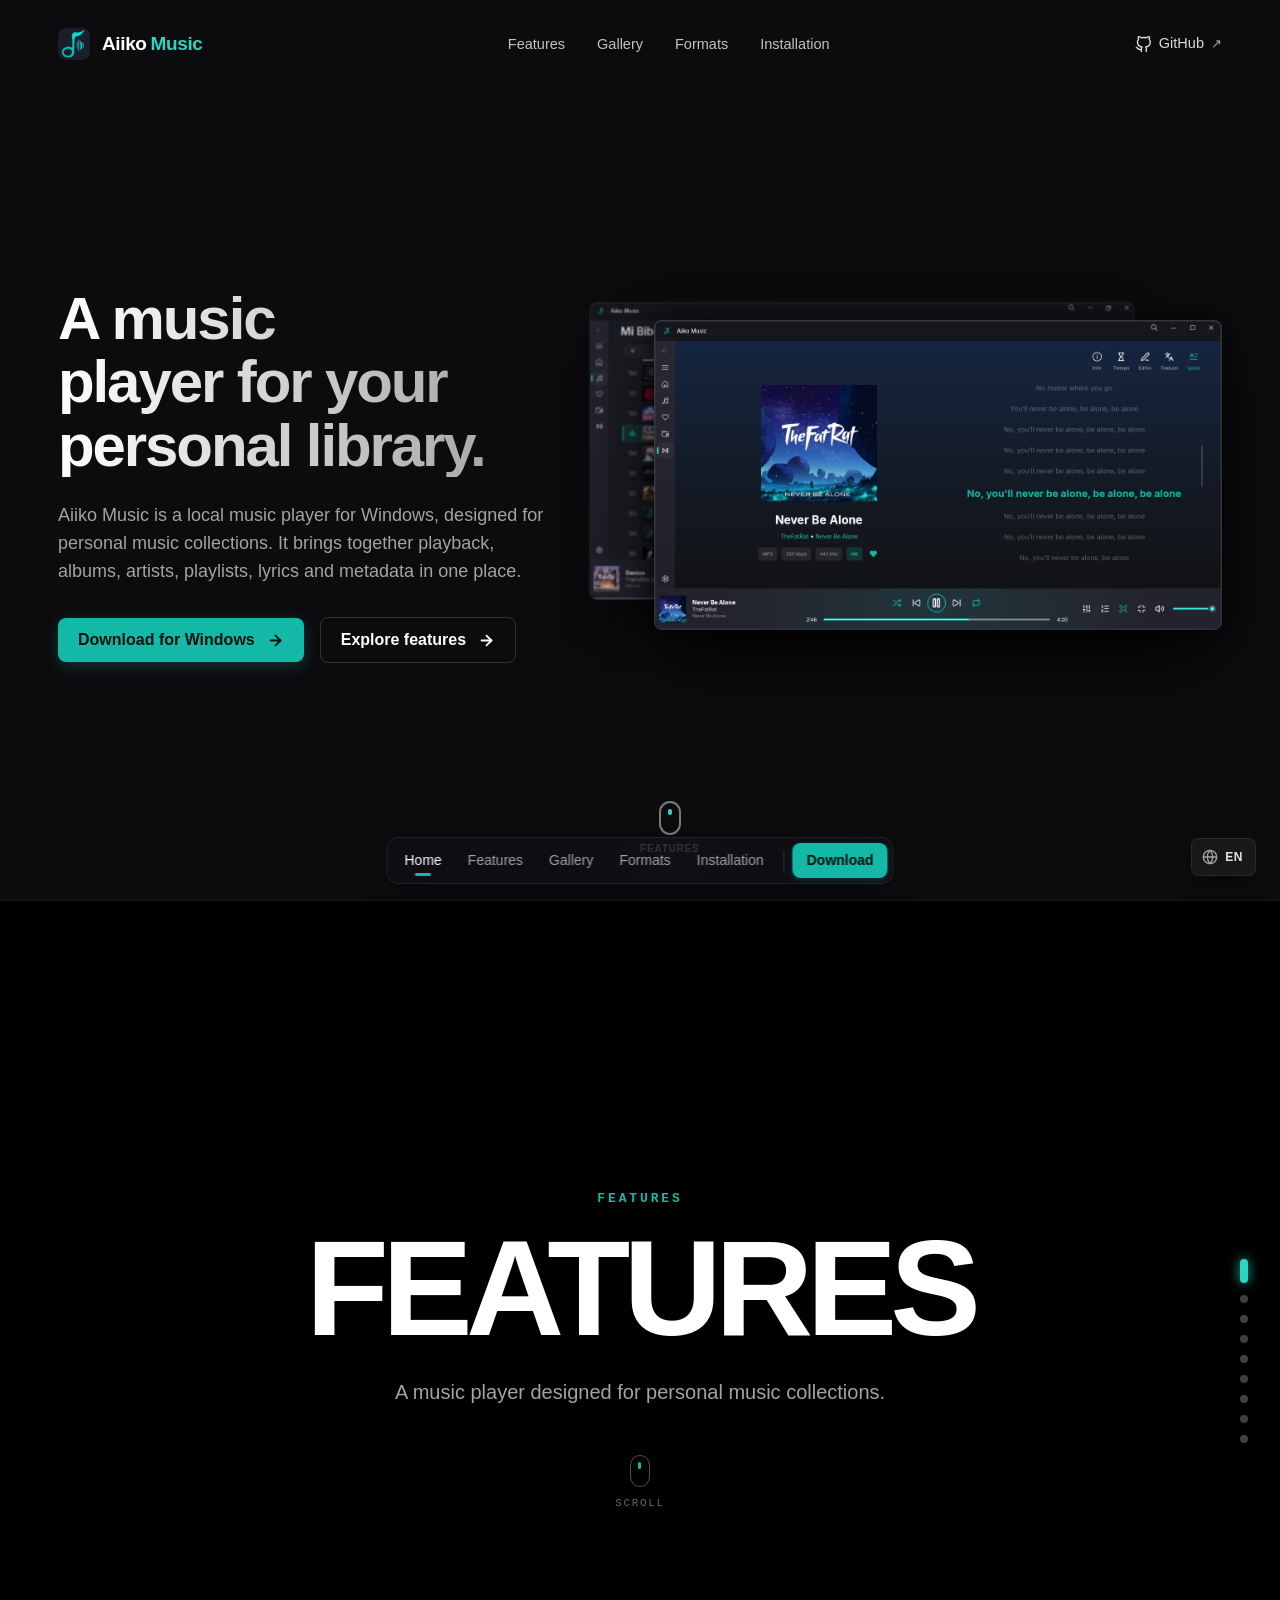
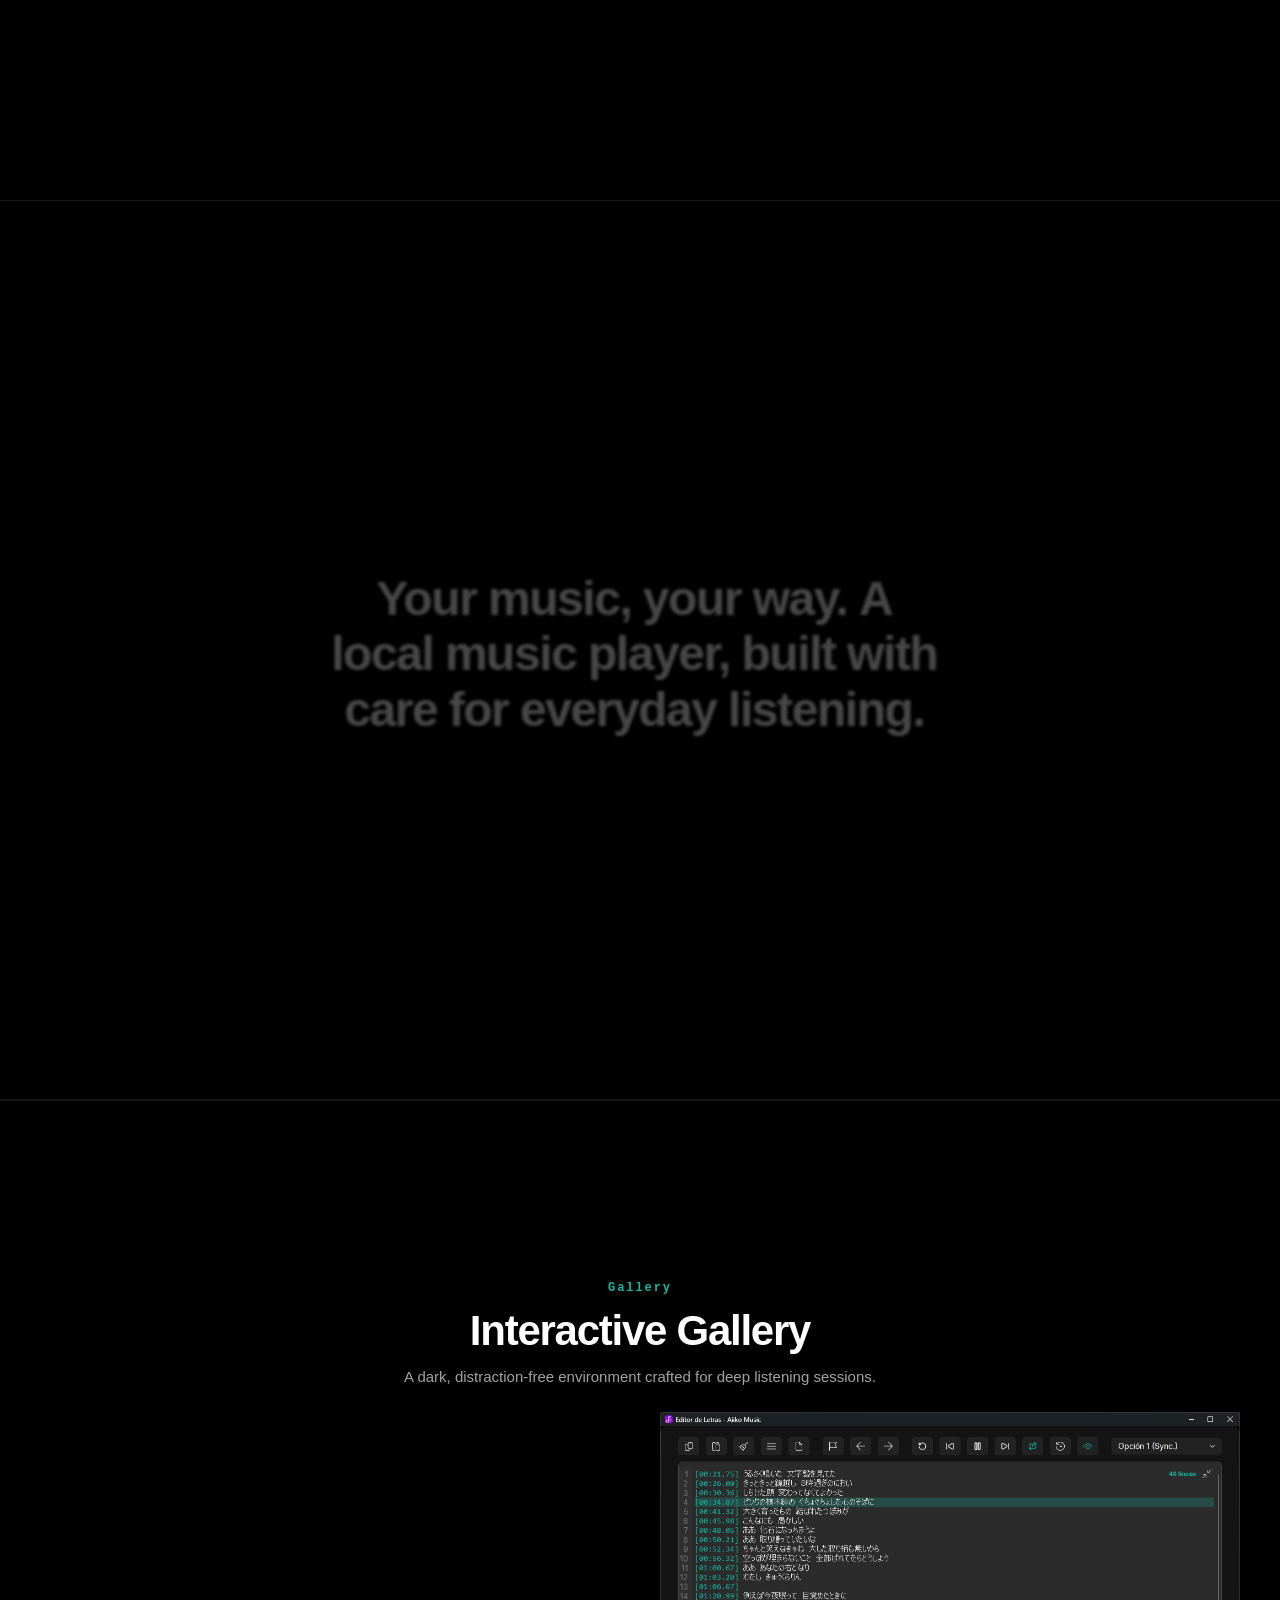
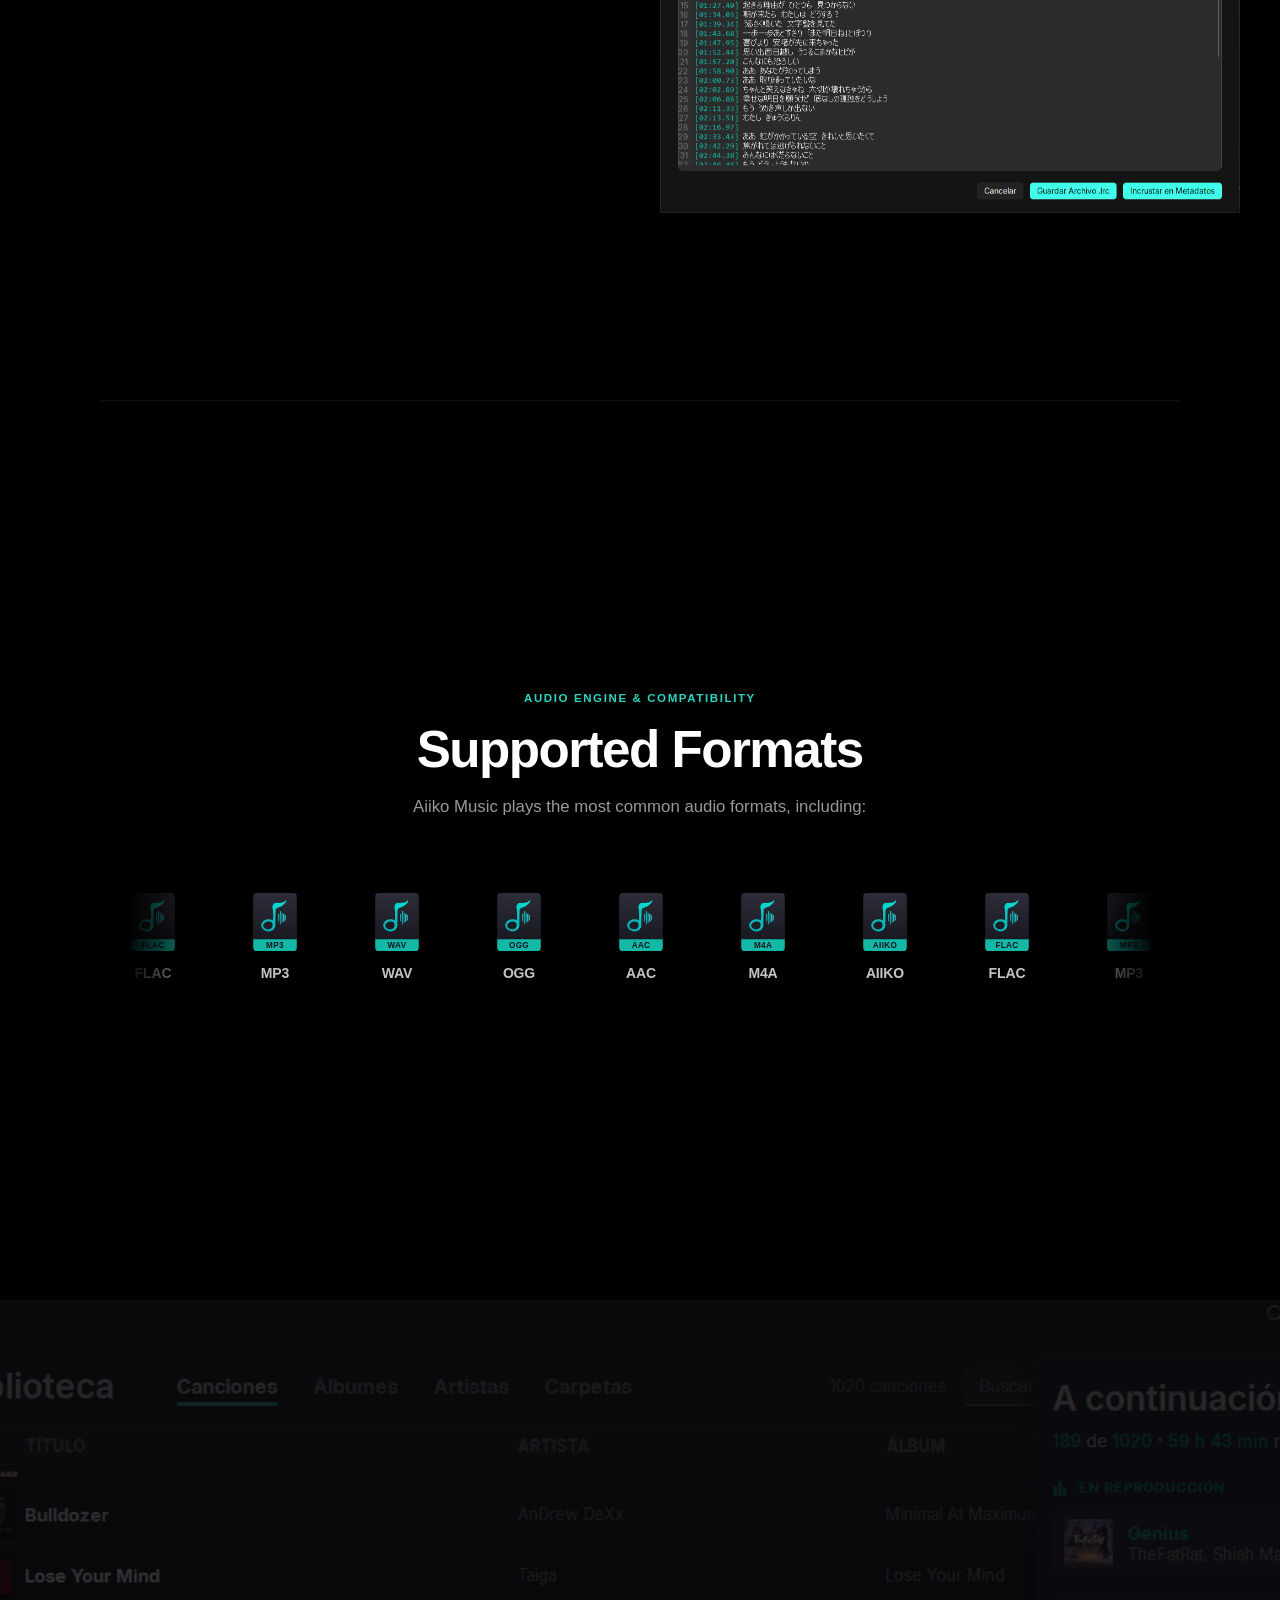
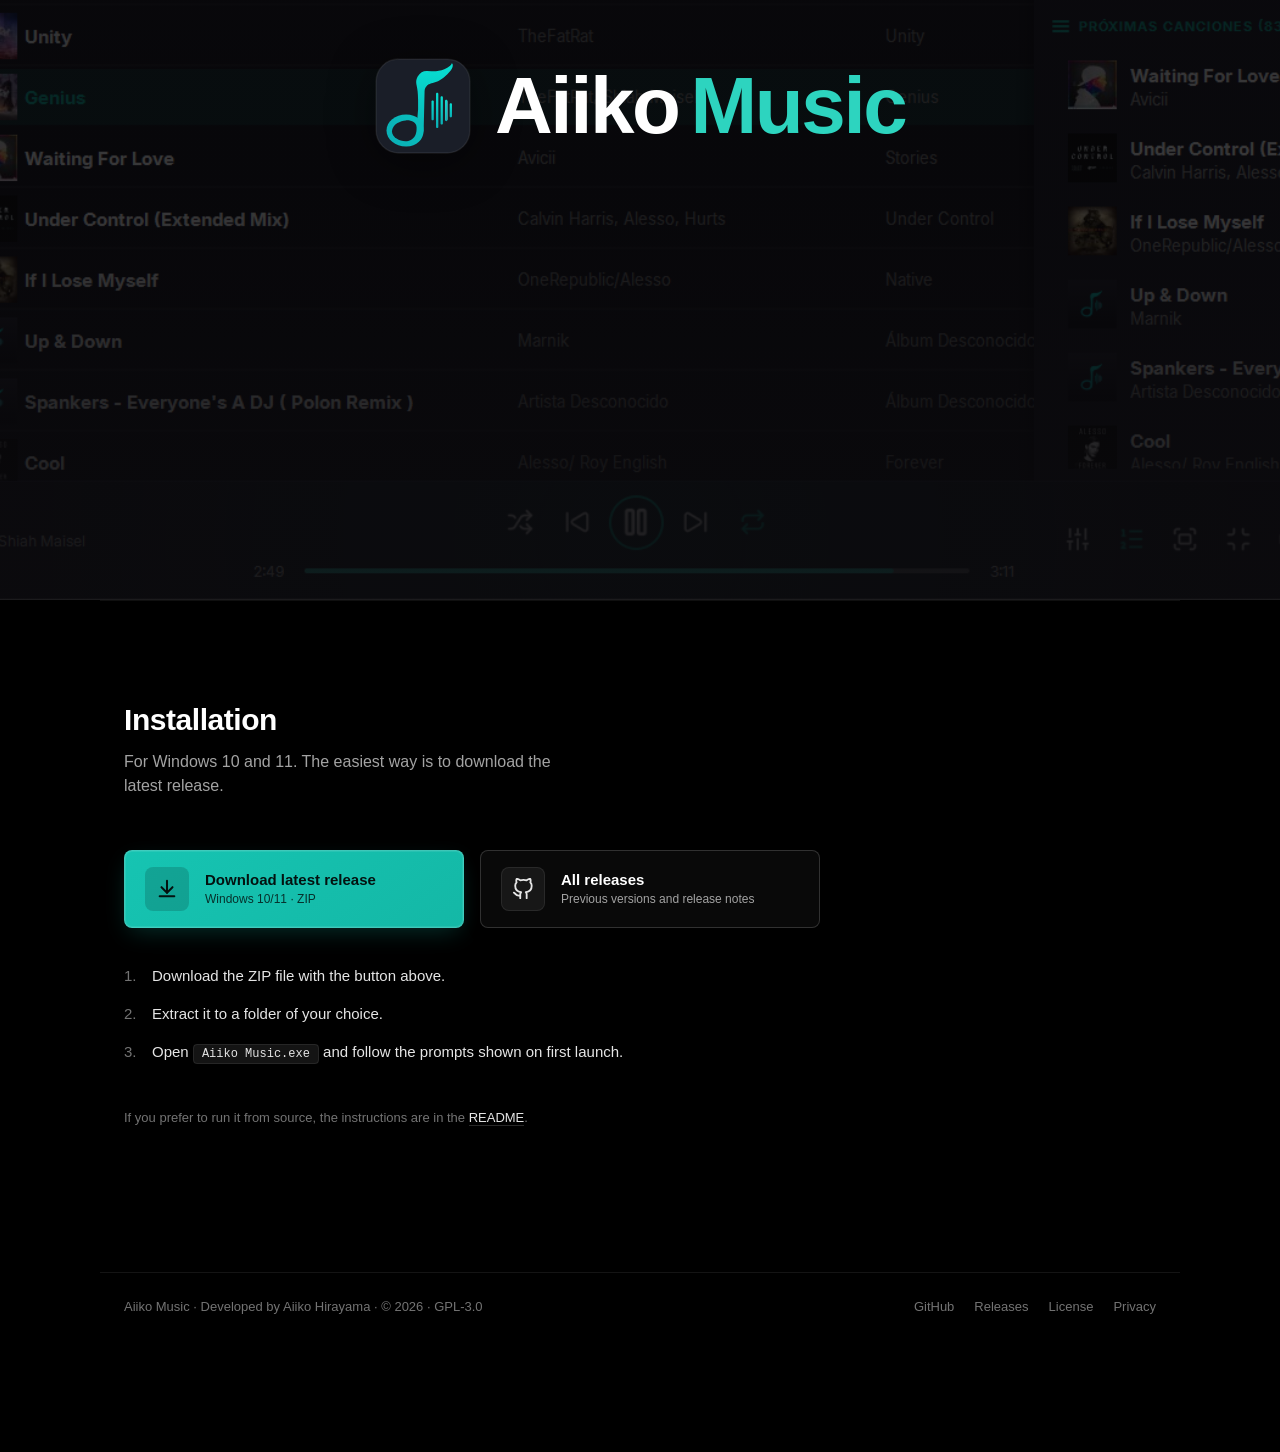
==== commit 9ed3f7de: "Add files via upload" ====
--- a/docs/index.html
+++ b/docs/index.html
@@ -20,8 +20,9 @@
   <meta property="og:site_name" content="Aiiko Music">
   <meta property="og:title" content="Aiiko Music — Music player for your personal library">
   <meta property="og:description" content="A local music player for Windows, built with care for everyday listening and uncompromised audio fidelity. Free and open source.">
-  <meta property="og:image" content="https://raw.githubusercontent.com/HirayamaAiiko/Aiiko-Music/main/images/og_preview.png">
-  <meta property="og:image:secure_url" content="https://raw.githubusercontent.com/HirayamaAiiko/Aiiko-Music/main/images/og_preview.png">
+  <meta property="og:url" content="https://hirayamaaiiko.github.io/Aiiko-Music/">
+  <meta property="og:image" content="https://hirayamaaiiko.github.io/Aiiko-Music/images/og_preview.png?v=1.17.10">
+  <meta property="og:image:secure_url" content="https://hirayamaaiiko.github.io/Aiiko-Music/images/og_preview.png?v=1.17.10">
   <meta property="og:image:type" content="image/png">
   <meta property="og:image:width" content="1200">
   <meta property="og:image:height" content="630">
@@ -31,7 +32,7 @@
   <meta name="twitter:card" content="summary_large_image">
   <meta name="twitter:title" content="Aiiko Music — Music player for your personal library">
   <meta name="twitter:description" content="A local music player for Windows, built with care for everyday listening and uncompromised audio fidelity. Free and open source.">
-  <meta name="twitter:image" content="https://raw.githubusercontent.com/HirayamaAiiko/Aiiko-Music/main/images/og_preview.png">
+  <meta name="twitter:image" content="https://hirayamaaiiko.github.io/Aiiko-Music/images/og_preview.png?v=1.17.10">
   <meta name="twitter:image:alt" content="Aiiko Music — Modern Windows Music Player">
 
   <!-- Tipografía Geist & Geist Mono (ai-design-skills B1) -->
@@ -40,18 +41,19 @@
   <link href="https://fonts.googleapis.com/css2?family=Geist:wght@300;400;500;600;700&family=Geist+Mono:wght@400;500;600&display=swap" rel="stylesheet">
 
   <!-- Favicons multiplataforma: Web de escritorio, Safari iOS, Android Chrome y PWA -->
-  <link rel="image_src" href="https://raw.githubusercontent.com/HirayamaAiiko/Aiiko-Music/main/images/og_preview.png">
-  <link rel="icon" type="image/svg+xml" href="images/logo_full.svg">
-  <link rel="icon" type="image/png" sizes="32x32" href="images/favicon-32x32.png">
-  <link rel="icon" type="image/png" sizes="16x16" href="images/favicon-16x16.png">
-  <link rel="apple-touch-icon" sizes="180x180" href="images/apple-touch-icon.png">
-  <link rel="shortcut icon" href="favicon.ico">
-  <link rel="manifest" href="site.webmanifest">
+  <link rel="image_src" href="https://hirayamaaiiko.github.io/Aiiko-Music/images/og_preview.png?v=1.17.10">
+  <link rel="icon" type="image/svg+xml" href="images/favicon.svg?v=1.17.10">
+  <link rel="icon" type="image/png" sizes="48x48" href="images/favicon-48x48.png?v=1.17.10">
+  <link rel="icon" type="image/png" sizes="32x32" href="images/favicon-32x32.png?v=1.17.10">
+  <link rel="icon" type="image/png" sizes="16x16" href="images/favicon-16x16.png?v=1.17.10">
+  <link rel="apple-touch-icon" sizes="180x180" href="images/apple-touch-icon.png?v=1.17.10">
+  <link rel="shortcut icon" href="favicon.ico?v=1.17.10">
+  <link rel="manifest" href="site.webmanifest?v=1.17.10">
   <meta name="apple-mobile-web-app-title" content="Aiiko Music">
   <meta name="application-name" content="Aiiko Music">
   <meta name="msapplication-TileColor" content="#1a1e28">
 
-  <link rel="stylesheet" href="styles.css?v=1.17.9">
+  <link rel="stylesheet" href="styles.css?v=1.17.10">
   <script>
     document.documentElement.classList.add('js');
     if ('scrollRestoration' in history) {
@@ -59,7 +61,7 @@
     }
     // Mantenimiento de caché activa y prevención de salto a #instalacion en móviles
     (function() {
-      const CURRENT_VER = '1.17.9';
+      const CURRENT_VER = '1.17.10';
       try {
         const oldVer = localStorage.getItem('aiiko_site_version');
         if (oldVer && oldVer !== CURRENT_VER) {
@@ -1055,6 +1057,6 @@
     </div>
   </dialog>
 
-  <script src="main.js?v=1.17.9" defer></script>
+  <script src="main.js?v=1.17.10" defer></script>
 </body>
 </html>
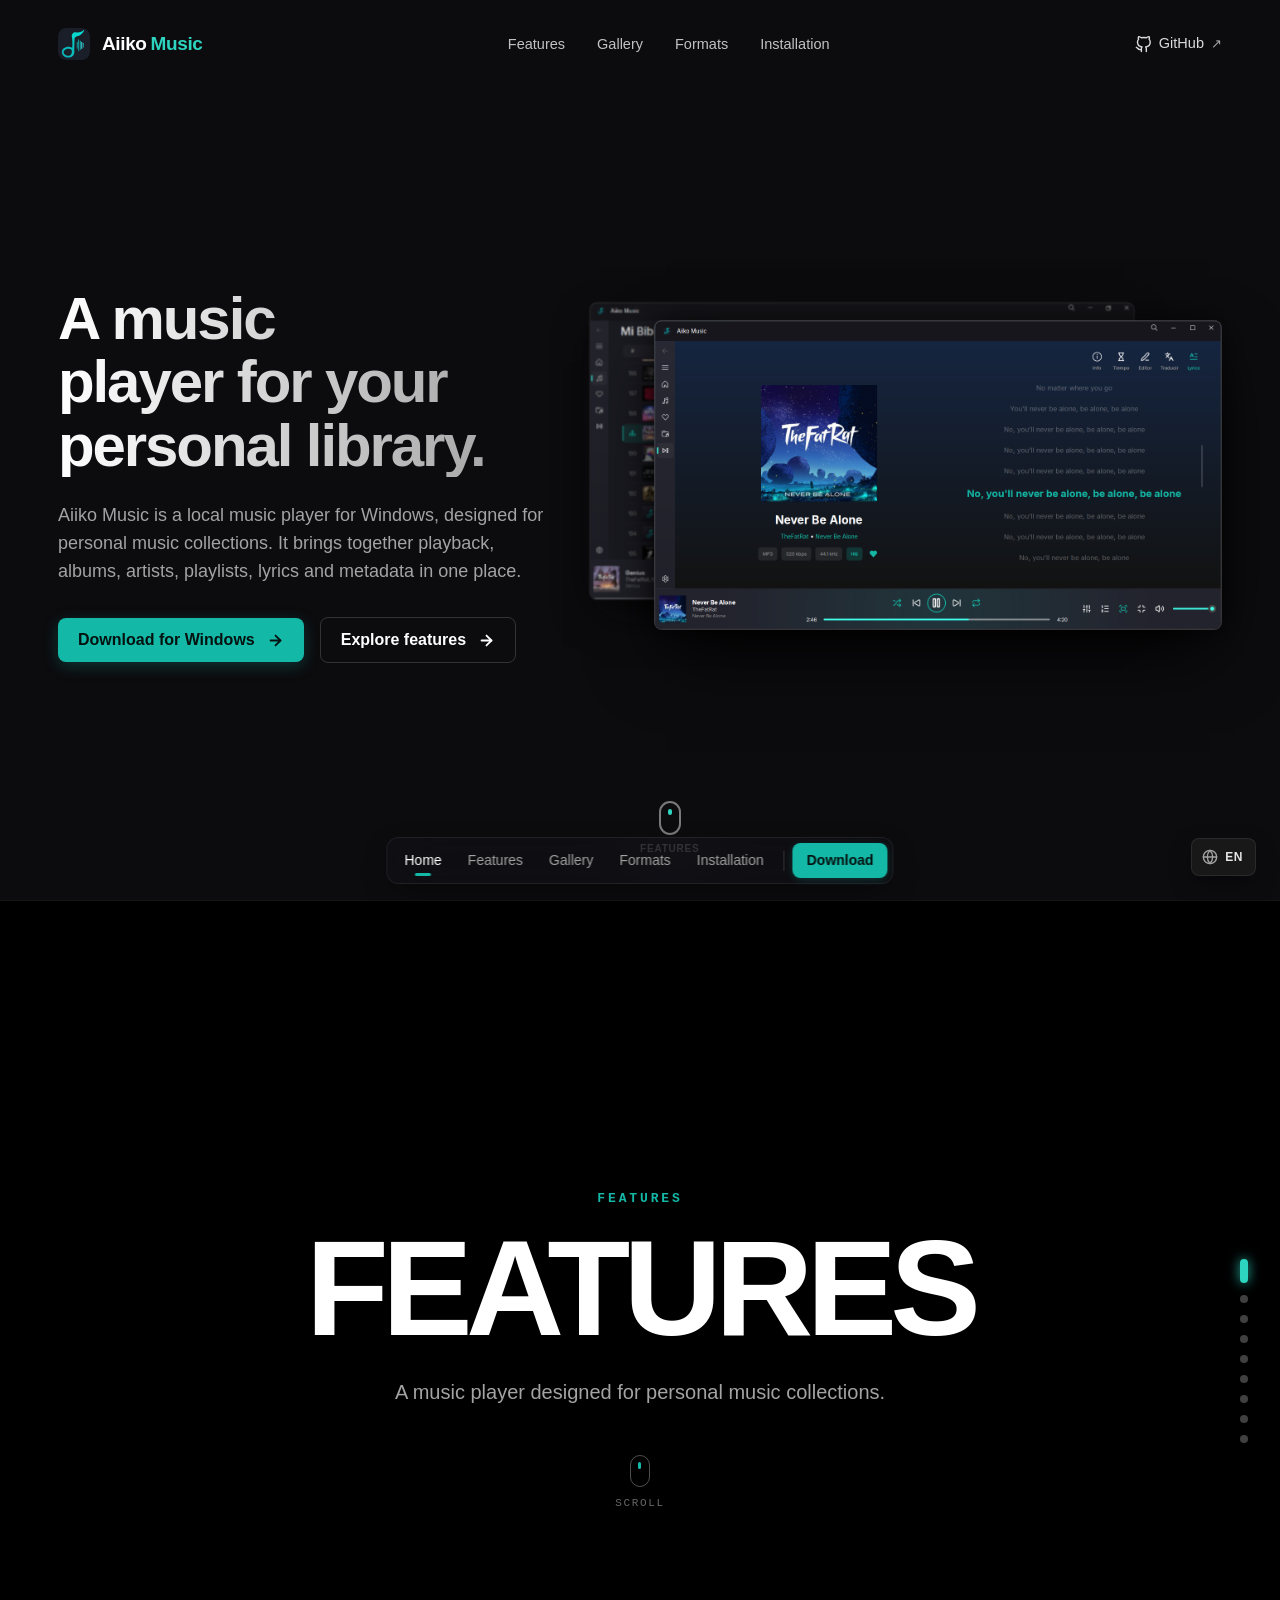
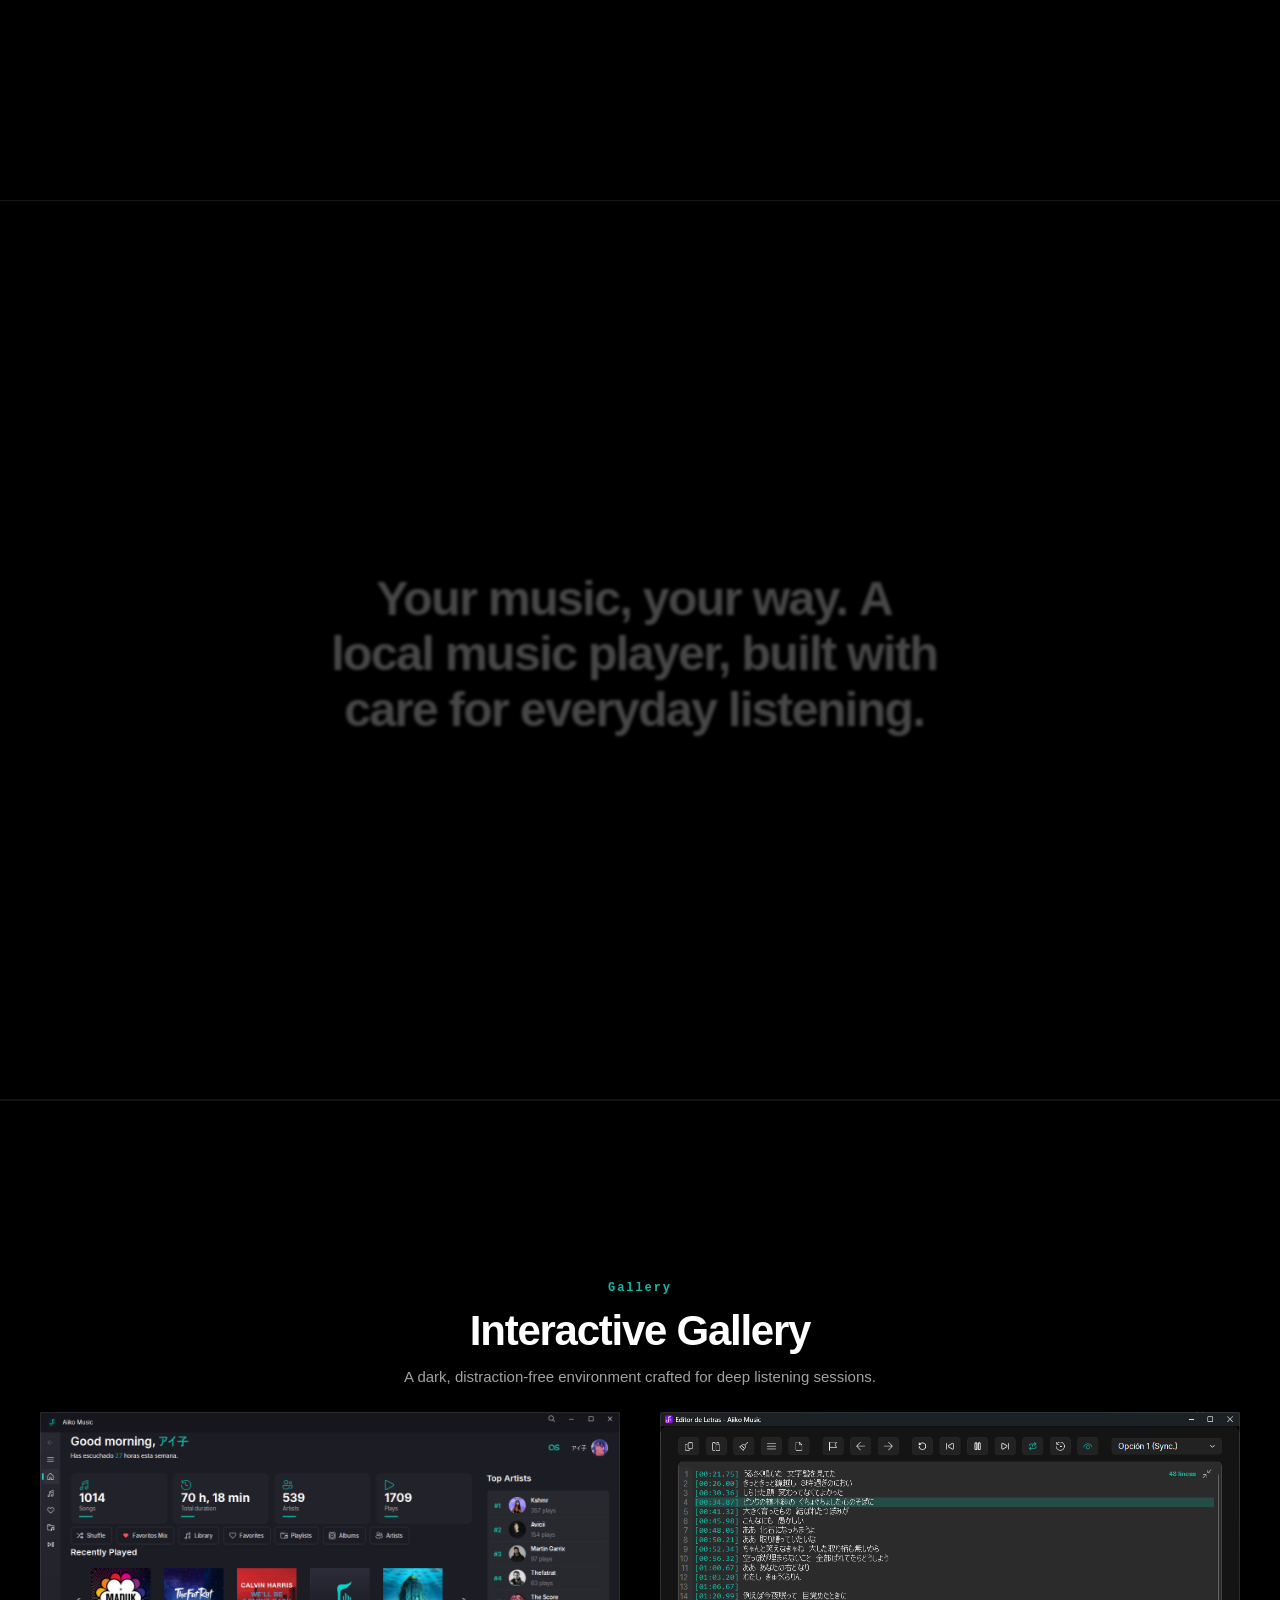
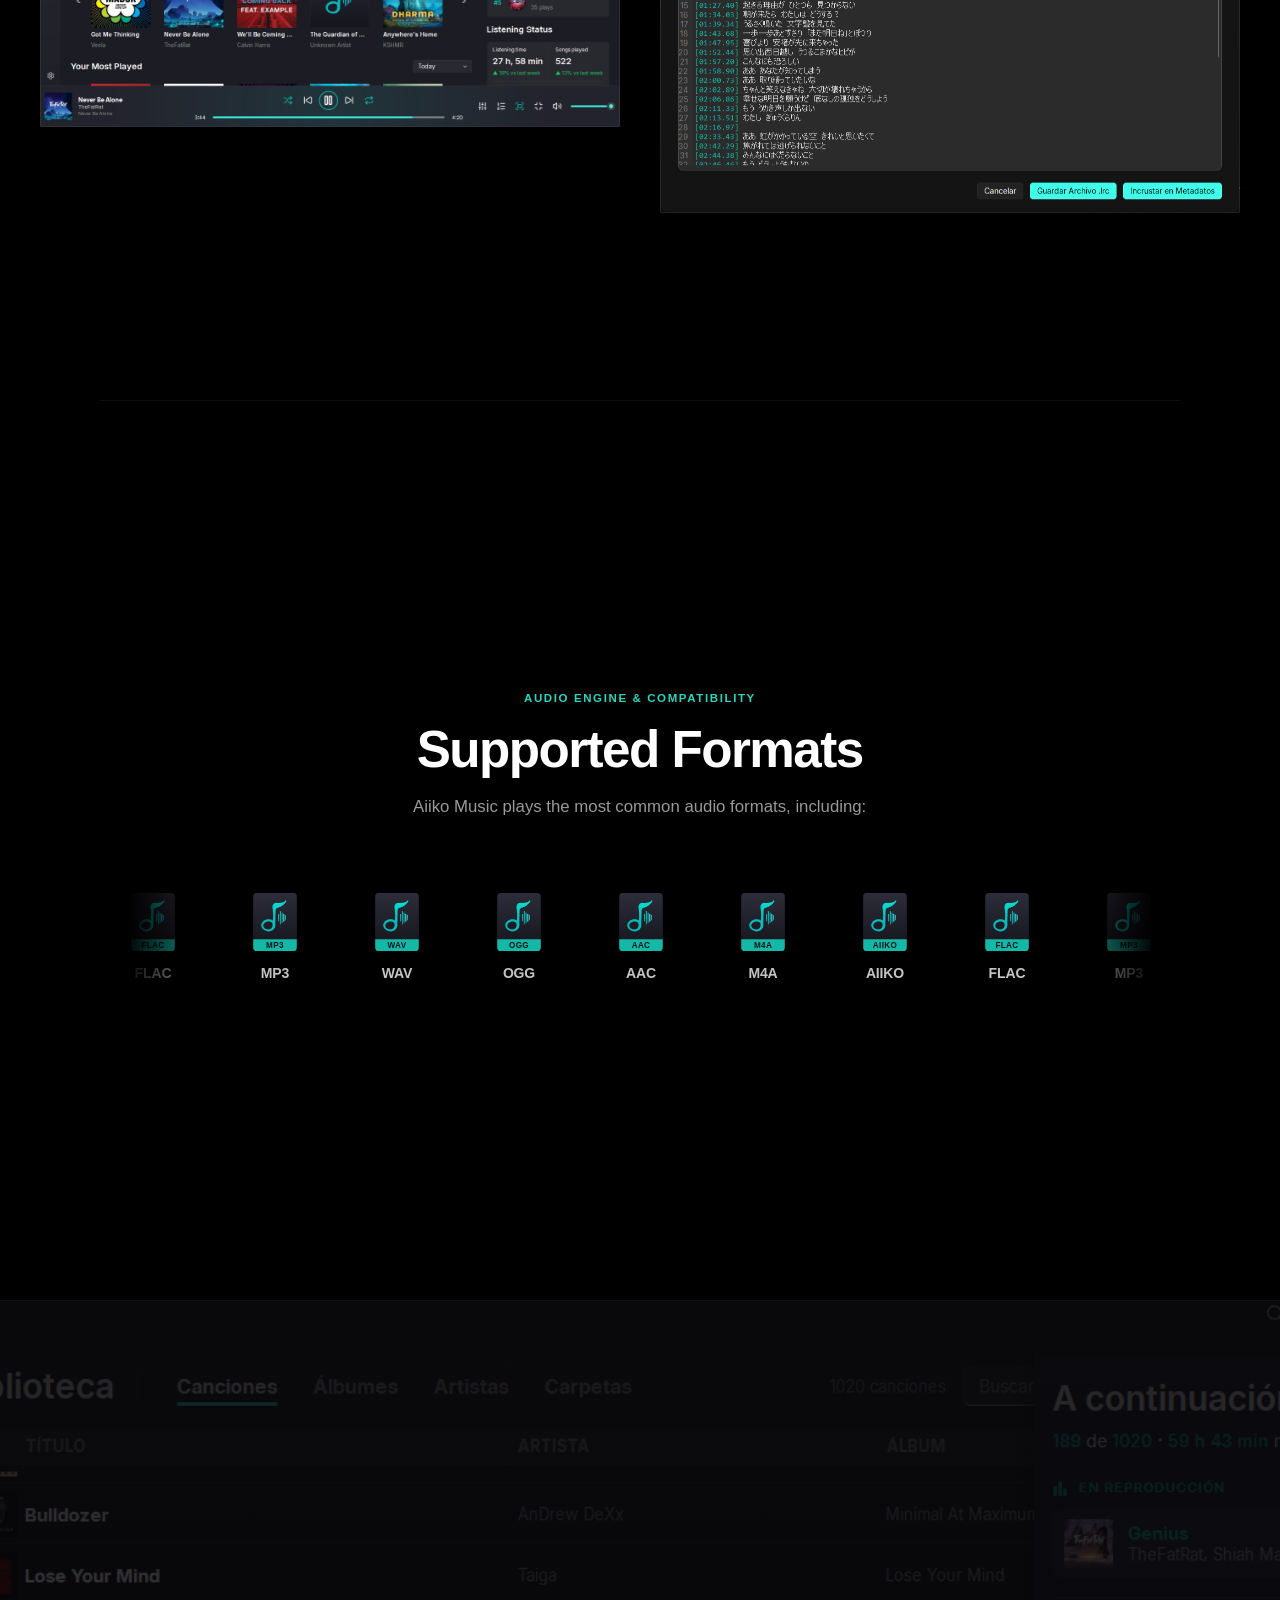
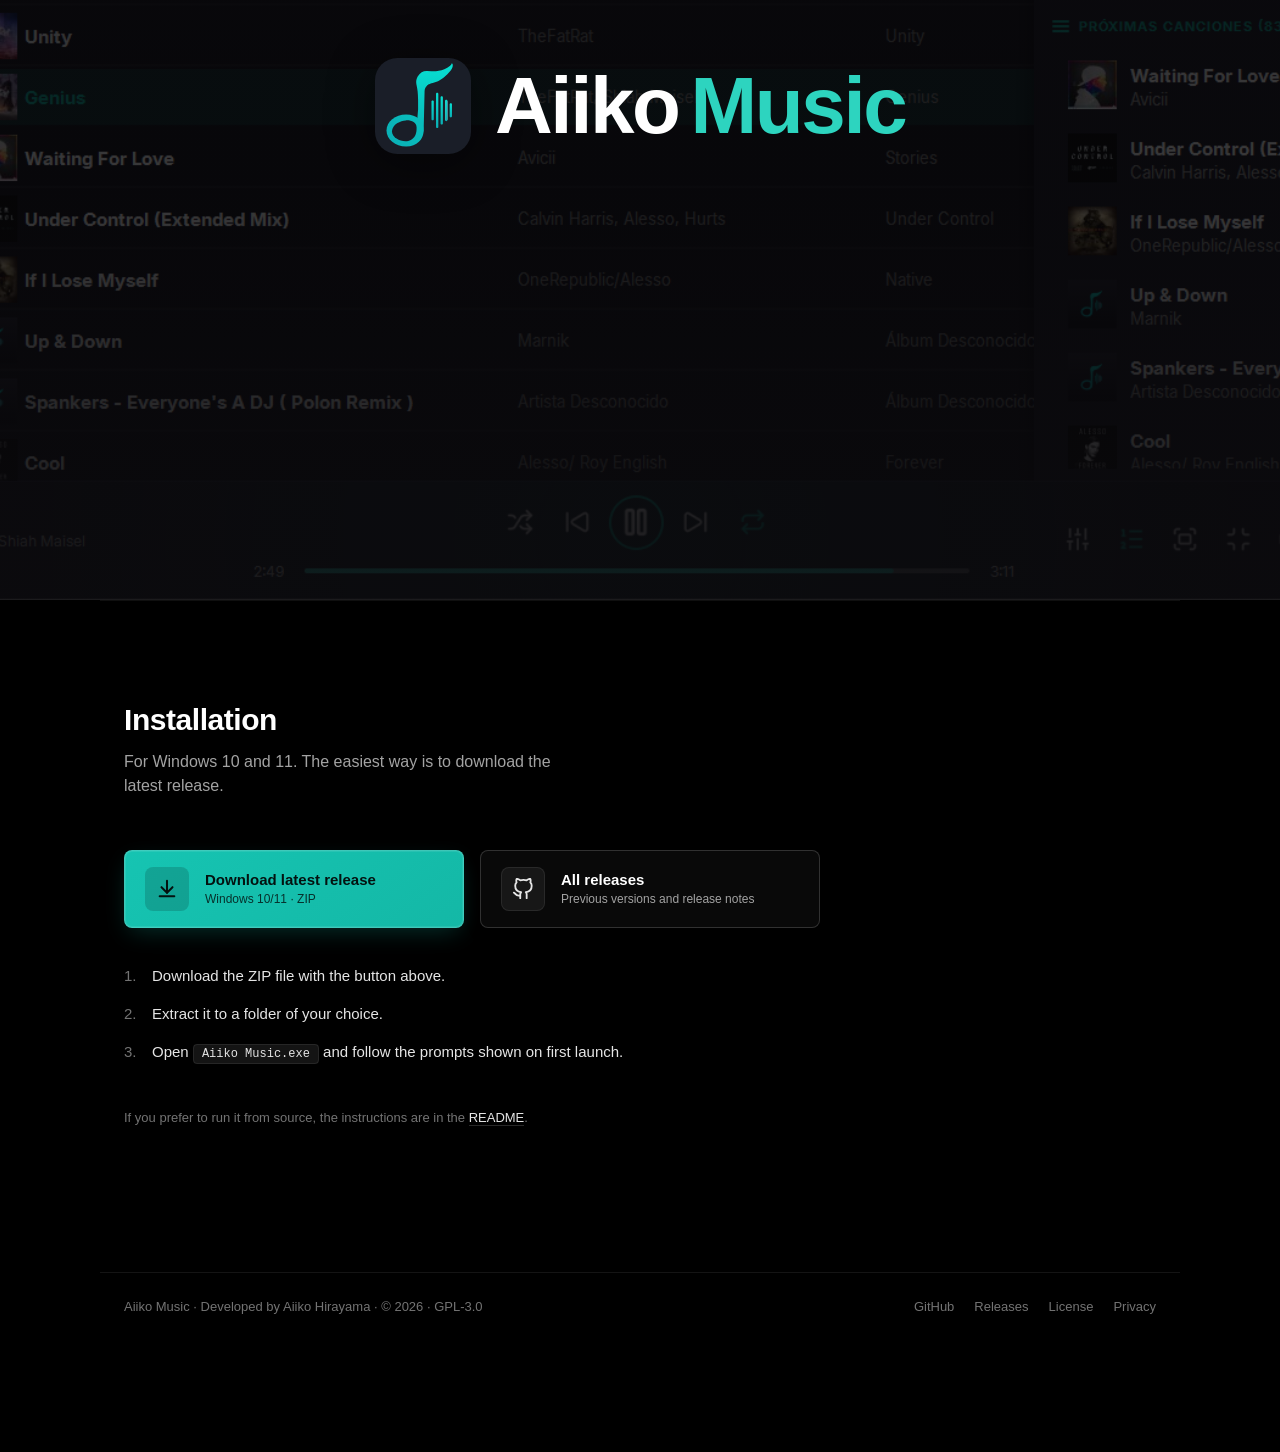
==== commit 51a3110a: "Add files via upload" ====
--- a/docs/index.html
+++ b/docs/index.html
@@ -12,7 +12,7 @@
   <title>Aiiko Music — Music player for your personal library</title>
   <meta name="title" content="Aiiko Music — Music player for your personal library">
   <meta name="description" content="Aiiko Music is a local music player for Windows, designed for personal music collections with uncompromised audio fidelity. Free and open source.">
-  <meta name="theme-color" content="#23232D">
+  <meta name="theme-color" content="#0c0b0e">
   <meta name="color-scheme" content="dark">
 
   <!-- Open Graph / WhatsApp / Telegram / Discord / Facebook -->
@@ -21,8 +21,8 @@
   <meta property="og:title" content="Aiiko Music — Music player for your personal library">
   <meta property="og:description" content="A local music player for Windows, built with care for everyday listening and uncompromised audio fidelity. Free and open source.">
   <meta property="og:url" content="https://hirayamaaiiko.github.io/Aiiko-Music/">
-  <meta property="og:image" content="https://hirayamaaiiko.github.io/Aiiko-Music/images/og_preview.png?v=1.17.10">
-  <meta property="og:image:secure_url" content="https://hirayamaaiiko.github.io/Aiiko-Music/images/og_preview.png?v=1.17.10">
+  <meta property="og:image" content="https://hirayamaaiiko.github.io/Aiiko-Music/images/og_preview.png?v=1.17.11">
+  <meta property="og:image:secure_url" content="https://hirayamaaiiko.github.io/Aiiko-Music/images/og_preview.png?v=1.17.11">
   <meta property="og:image:type" content="image/png">
   <meta property="og:image:width" content="1200">
   <meta property="og:image:height" content="630">
@@ -32,7 +32,7 @@
   <meta name="twitter:card" content="summary_large_image">
   <meta name="twitter:title" content="Aiiko Music — Music player for your personal library">
   <meta name="twitter:description" content="A local music player for Windows, built with care for everyday listening and uncompromised audio fidelity. Free and open source.">
-  <meta name="twitter:image" content="https://hirayamaaiiko.github.io/Aiiko-Music/images/og_preview.png?v=1.17.10">
+  <meta name="twitter:image" content="https://hirayamaaiiko.github.io/Aiiko-Music/images/og_preview.png?v=1.17.11">
   <meta name="twitter:image:alt" content="Aiiko Music — Modern Windows Music Player">
 
   <!-- Tipografía Geist & Geist Mono (ai-design-skills B1) -->
@@ -41,19 +41,20 @@
   <link href="https://fonts.googleapis.com/css2?family=Geist:wght@300;400;500;600;700&family=Geist+Mono:wght@400;500;600&display=swap" rel="stylesheet">
 
   <!-- Favicons multiplataforma: Web de escritorio, Safari iOS, Android Chrome y PWA -->
-  <link rel="image_src" href="https://hirayamaaiiko.github.io/Aiiko-Music/images/og_preview.png?v=1.17.10">
-  <link rel="icon" type="image/svg+xml" href="images/favicon.svg?v=1.17.10">
-  <link rel="icon" type="image/png" sizes="48x48" href="images/favicon-48x48.png?v=1.17.10">
-  <link rel="icon" type="image/png" sizes="32x32" href="images/favicon-32x32.png?v=1.17.10">
-  <link rel="icon" type="image/png" sizes="16x16" href="images/favicon-16x16.png?v=1.17.10">
-  <link rel="apple-touch-icon" sizes="180x180" href="images/apple-touch-icon.png?v=1.17.10">
-  <link rel="shortcut icon" href="favicon.ico?v=1.17.10">
-  <link rel="manifest" href="site.webmanifest?v=1.17.10">
+  <link rel="image_src" href="https://hirayamaaiiko.github.io/Aiiko-Music/images/og_preview.png?v=1.17.11">
+  <link rel="icon" type="image/svg+xml" href="images/logo_full.svg?v=1.17.11">
+  <link rel="icon" type="image/png" sizes="192x192" href="images/android-chrome-192x192.png?v=1.17.11">
+  <link rel="icon" type="image/png" sizes="48x48" href="images/favicon-48x48.png?v=1.17.11">
+  <link rel="icon" type="image/png" sizes="32x32" href="images/favicon-32x32.png?v=1.17.11">
+  <link rel="icon" type="image/png" sizes="16x16" href="images/favicon-16x16.png?v=1.17.11">
+  <link rel="apple-touch-icon" sizes="180x180" href="images/apple-touch-icon.png?v=1.17.11">
+  <link rel="shortcut icon" href="favicon.ico?v=1.17.11">
+  <link rel="manifest" href="site.webmanifest?v=1.17.11">
   <meta name="apple-mobile-web-app-title" content="Aiiko Music">
   <meta name="application-name" content="Aiiko Music">
   <meta name="msapplication-TileColor" content="#1a1e28">
 
-  <link rel="stylesheet" href="styles.css?v=1.17.10">
+  <link rel="stylesheet" href="styles.css?v=1.17.11">
   <script>
     document.documentElement.classList.add('js');
     if ('scrollRestoration' in history) {
@@ -61,7 +62,7 @@
     }
     // Mantenimiento de caché activa y prevención de salto a #instalacion en móviles
     (function() {
-      const CURRENT_VER = '1.17.10';
+      const CURRENT_VER = '1.17.11';
       try {
         const oldVer = localStorage.getItem('aiiko_site_version');
         if (oldVer && oldVer !== CURRENT_VER) {
@@ -1057,6 +1058,6 @@
     </div>
   </dialog>
 
-  <script src="main.js?v=1.17.10" defer></script>
+  <script src="main.js?v=1.17.11" defer></script>
 </body>
 </html>
--- a/docs/styles.css
+++ b/docs/styles.css
@@ -459,6 +459,31 @@
 
 .intro-brand-actor.flying-to-corner {
   transition: transform 1.15s cubic-bezier(0.16, 1, 0.3, 1);
+}
+
+@media (max-width: 768px) {
+  .intro-brand-actor {
+    flex-direction: column;
+    gap: 16px;
+    align-items: center;
+    justify-content: center;
+  }
+  .intro-logo-img {
+    width: 64px;
+    height: 64px;
+    border-radius: 16px;
+  }
+  .intro-logo-img.is-aligned {
+    transform: none !important;
+  }
+  .intro-text-wrap {
+    font-size: 26px;
+    transform: translateY(10px);
+    gap: 6px;
+  }
+  .intro-text-wrap.is-visible {
+    transform: translateY(0);
+  }
 }
 
 /* ---------- Hero Stage (Diseño Arquitectónico Inspirado en Raven) ---------- */
